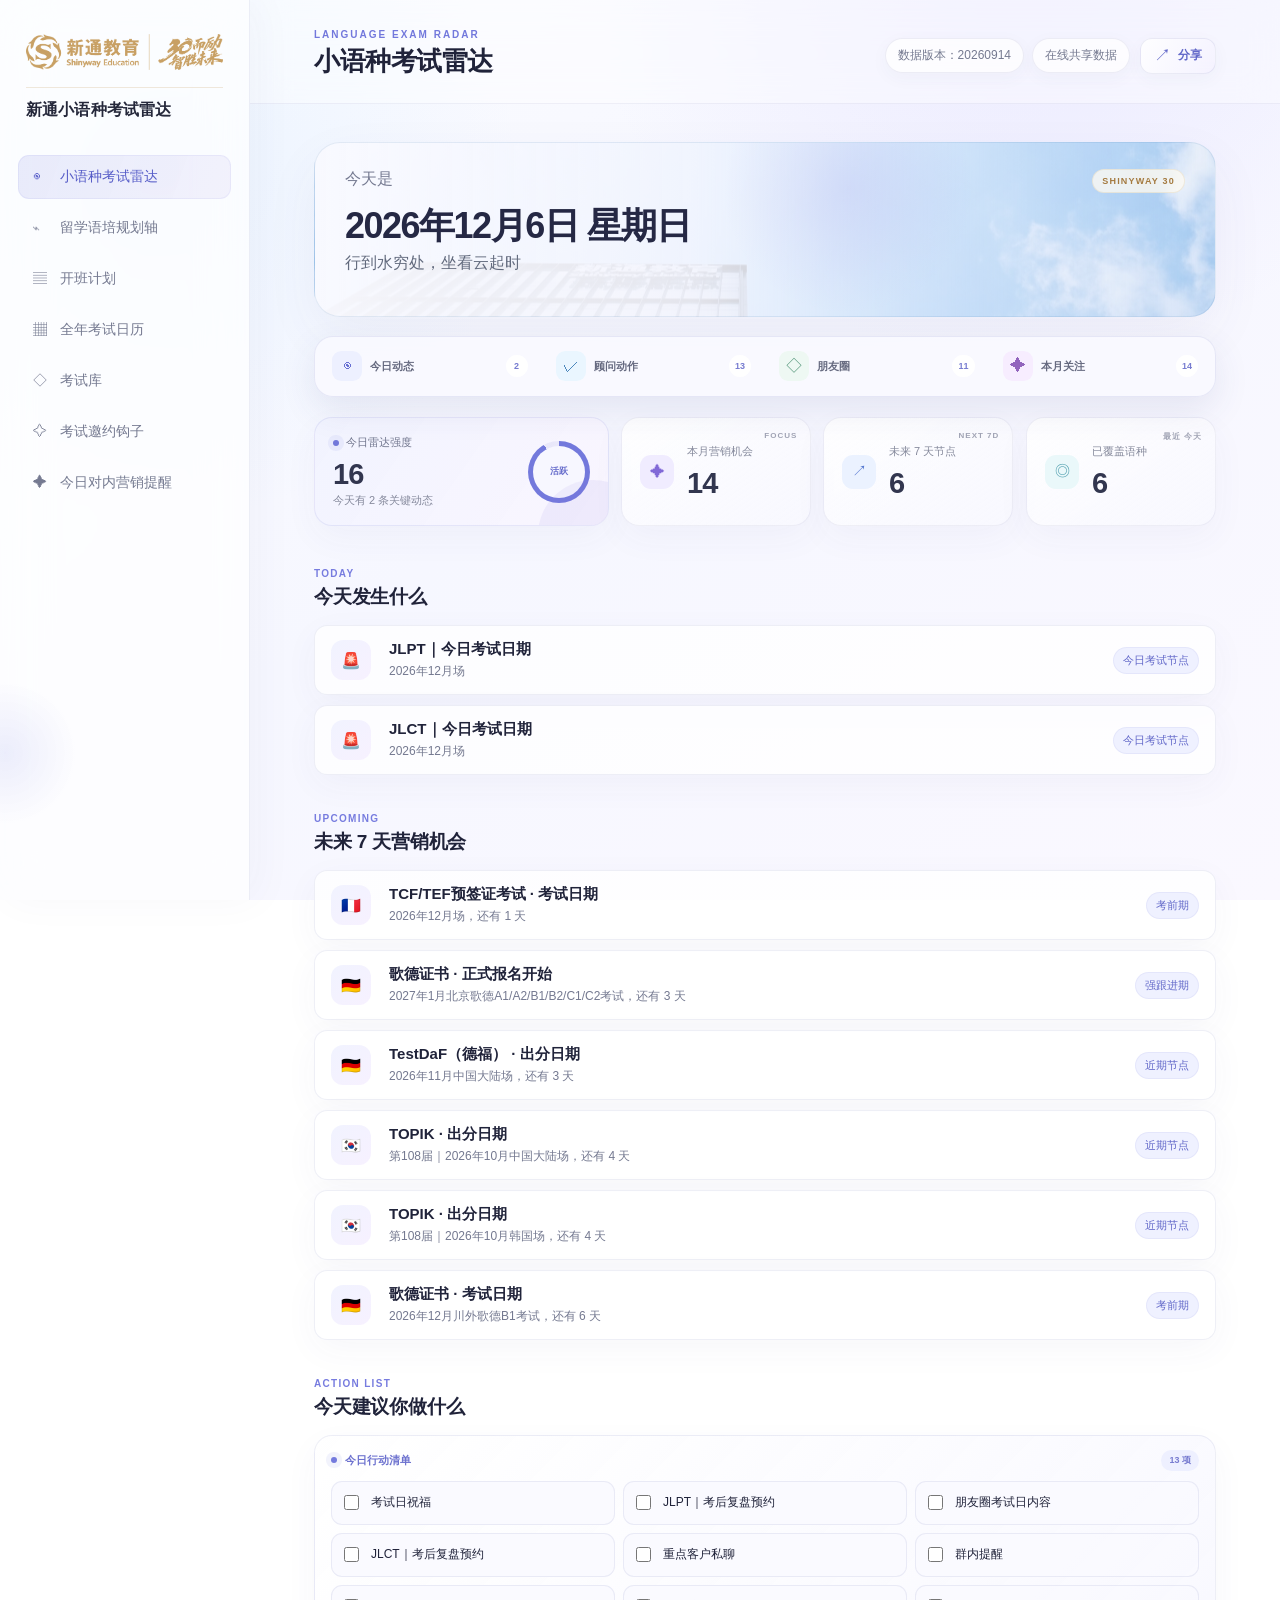
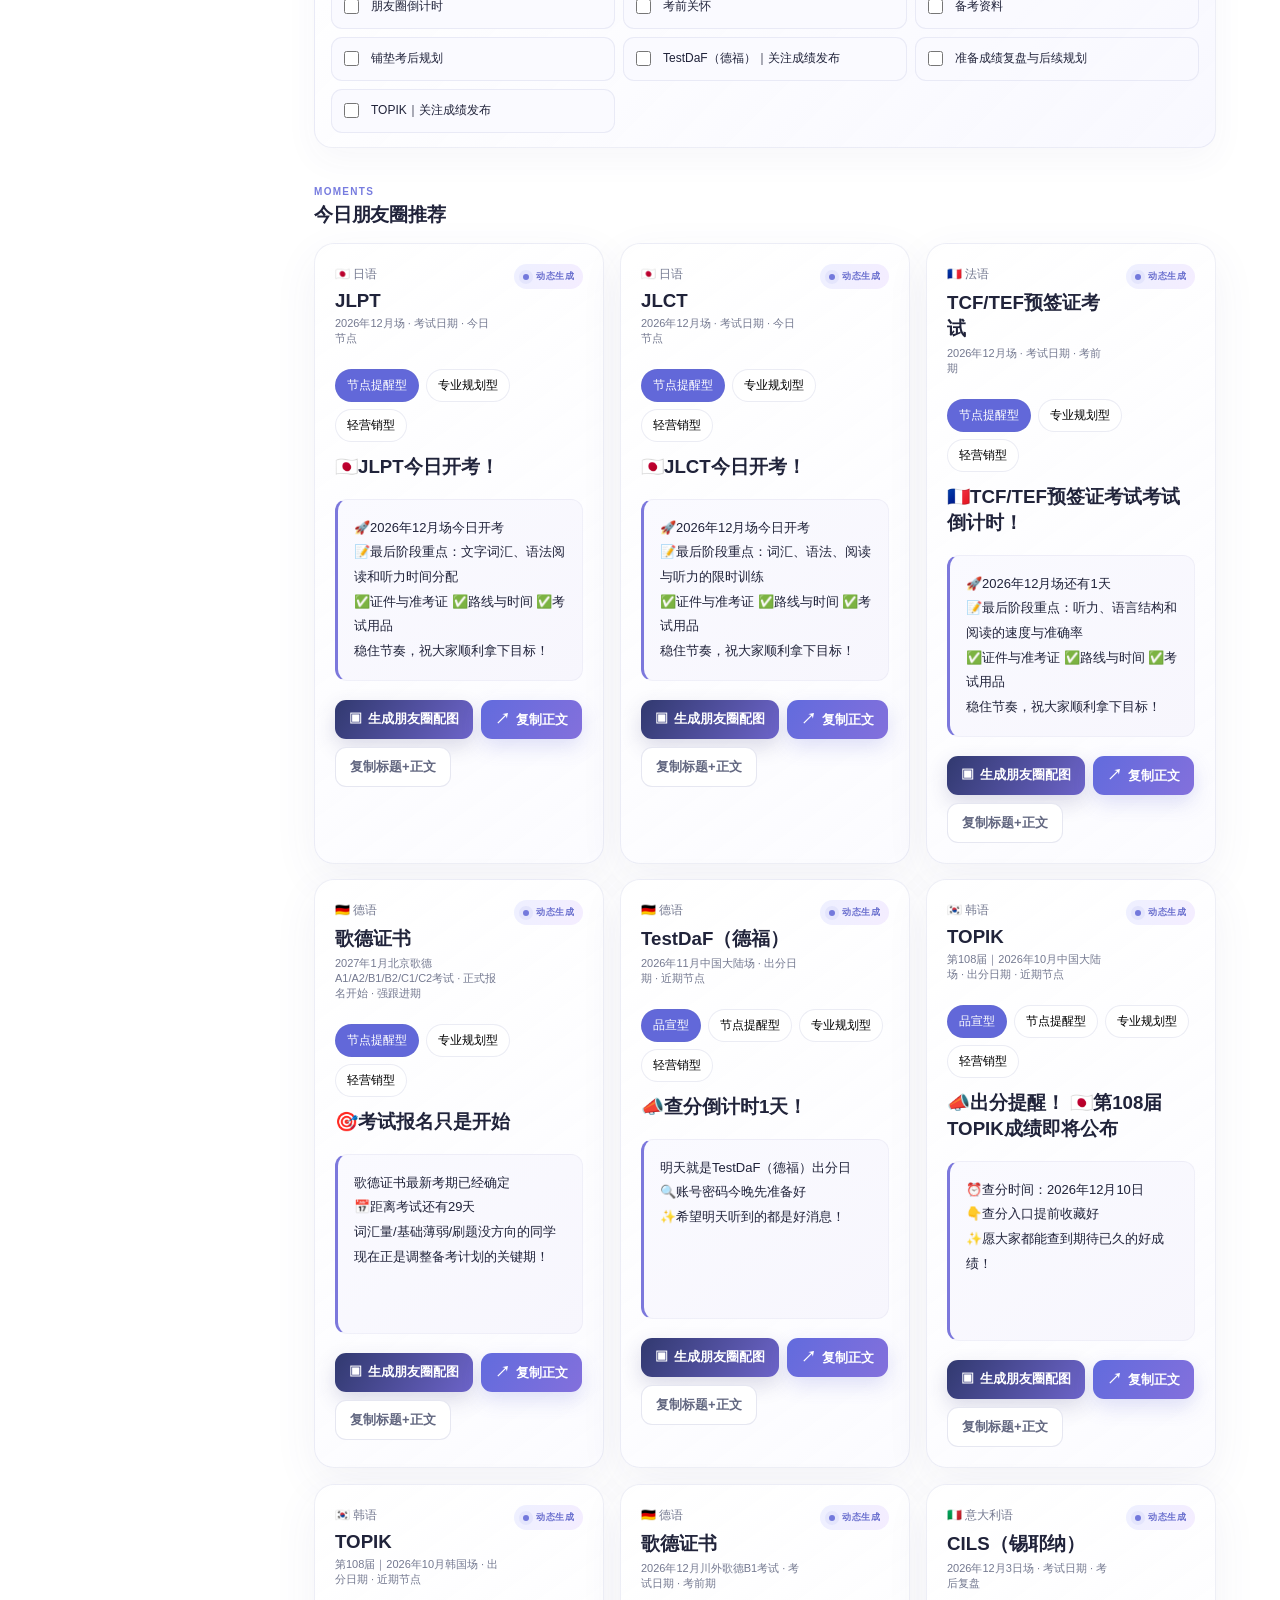
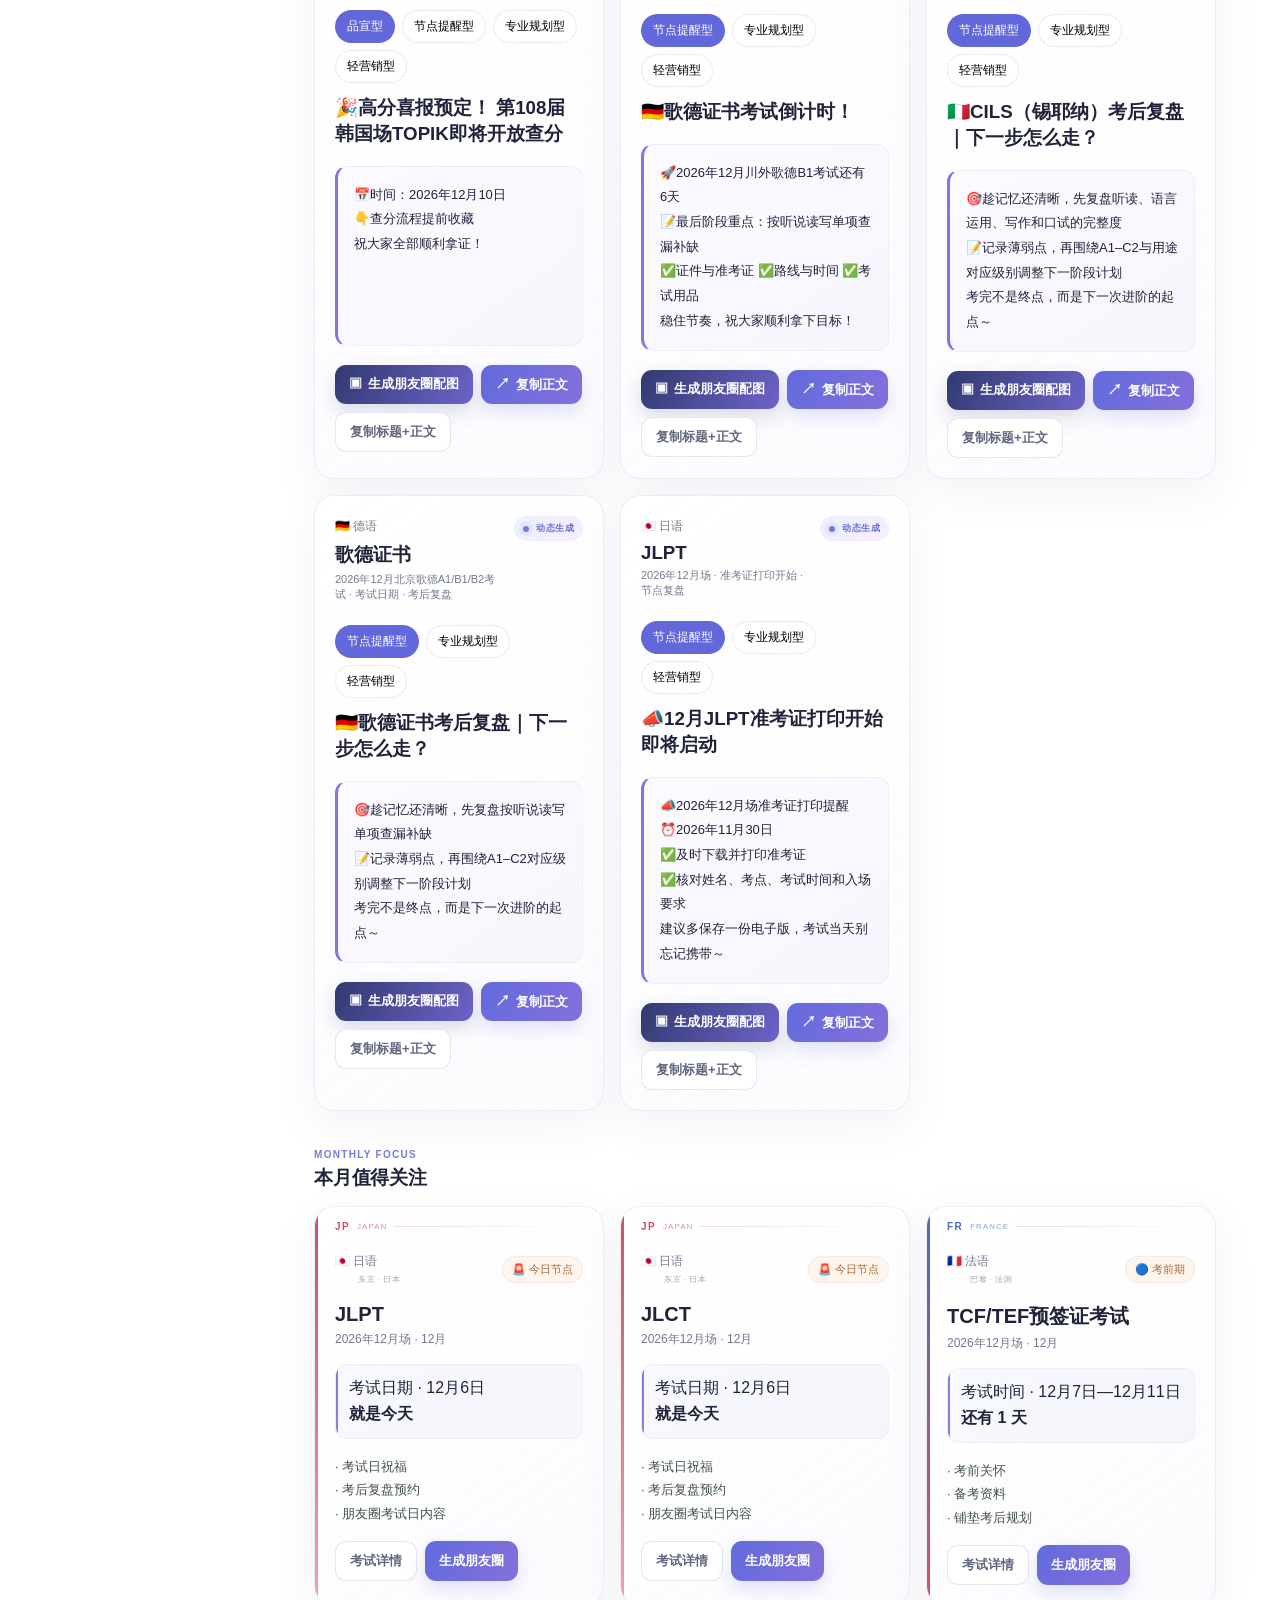
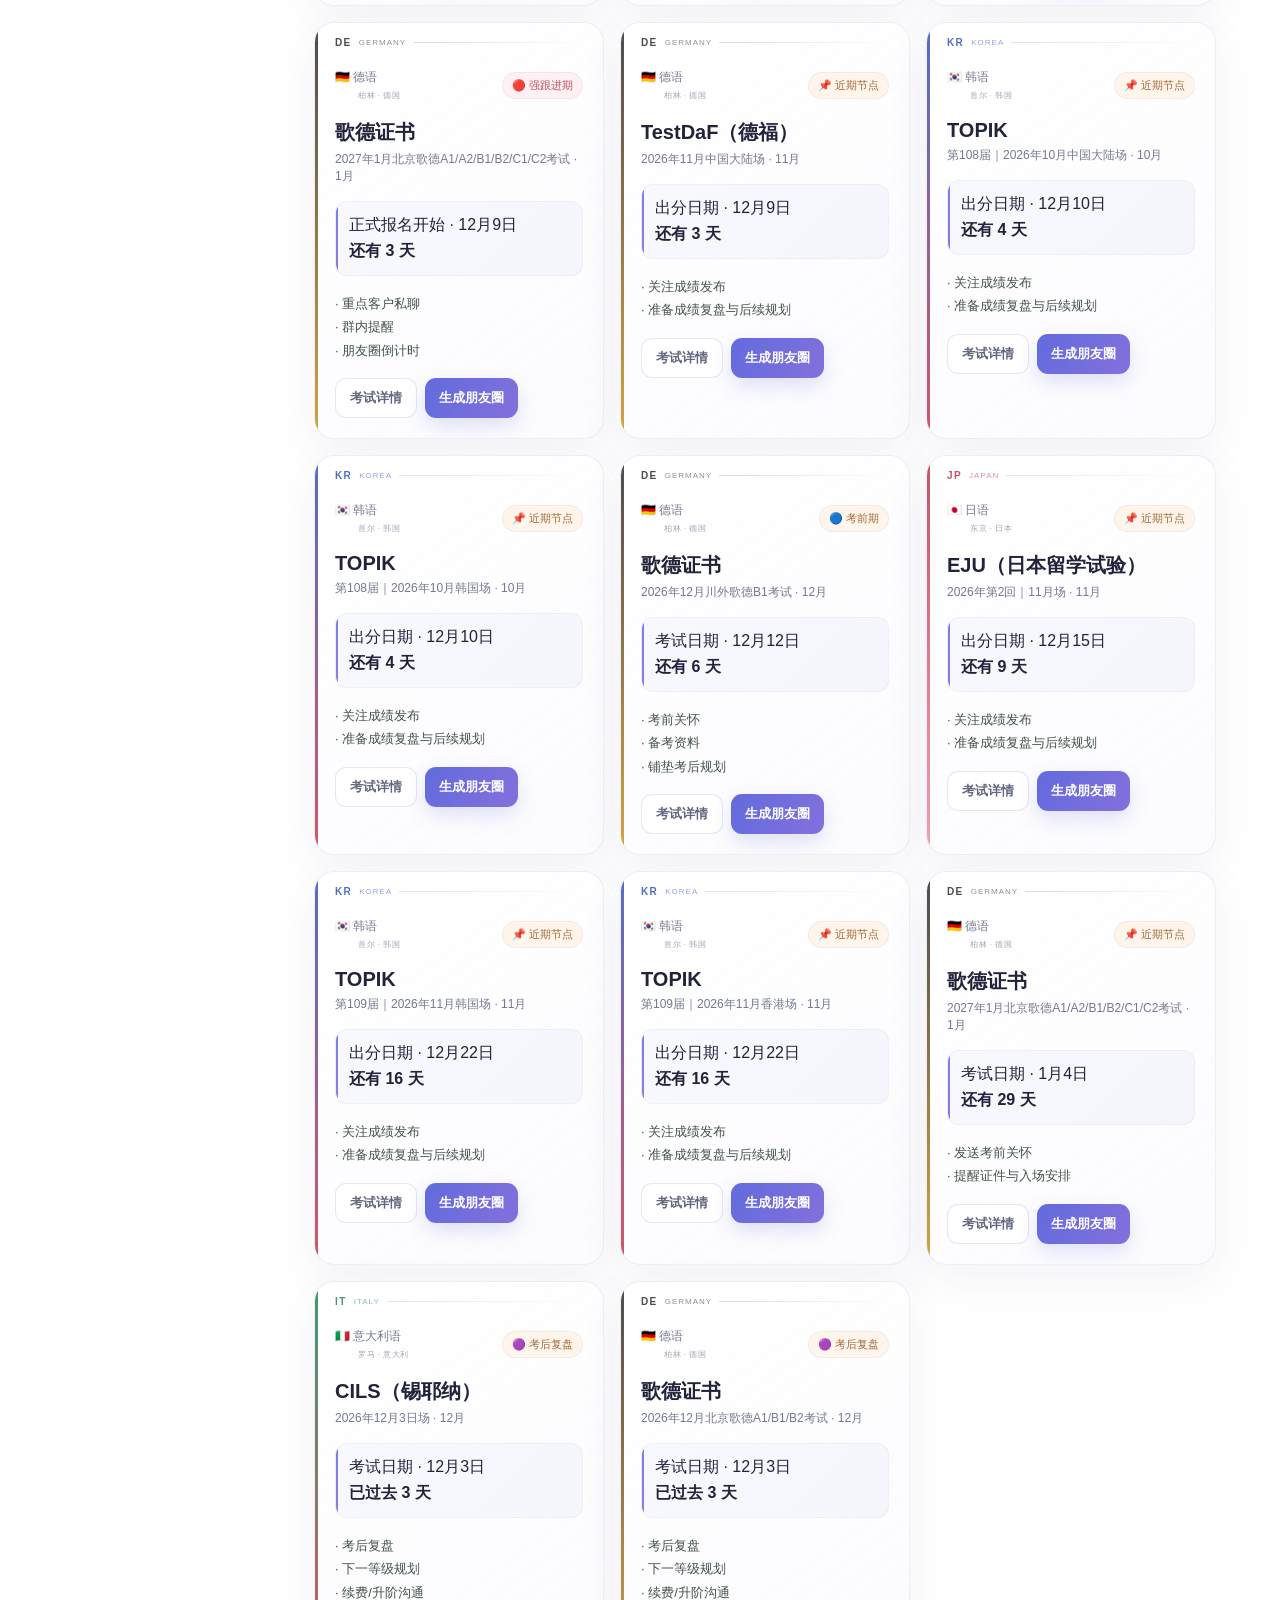
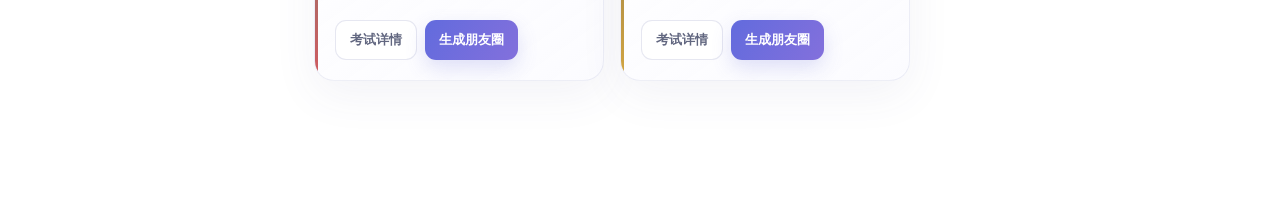
==== index.html @ b1b7f1b8 "下线德国高中团审路径" ====
<!doctype html>
<html lang="zh-CN">
<head>
  <meta charset="UTF-8">
  <meta name="viewport" content="width=device-width,initial-scale=1,viewport-fit=cover">
  <meta name="theme-color" content="#f7f8f3">
  <meta name="description" content="面向小语种课程顾问的考试节点与营销行动工作台">
  <meta name="apple-mobile-web-app-capable" content="yes">
  <meta name="apple-mobile-web-app-status-bar-style" content="default">
  <title>新通小语种考试雷达</title>
  <link rel="manifest" href="manifest.webmanifest">
  <link rel="preload" as="image" href="assets/shinyway-building-optimized.jpg" media="(min-width:721px)" fetchpriority="high">
  <link rel="preload" as="image" href="assets/shinyway-building-mobile-optimized.jpg" media="(max-width:720px)" fetchpriority="high">
  <link rel="stylesheet" href="css/style.css?v=50">
  <link rel="stylesheet" href="css/study-plan-theme.css?v=1">
  <link rel="stylesheet" href="css/study-plan-fixes.css?v=3">
  <link rel="stylesheet" href="css/korea-plan.css?v=1">
  <link rel="stylesheet" href="css/korea-compact.css?v=1">
  <link rel="stylesheet" href="css/korea-final.css?v=1">
  <link rel="stylesheet" href="css/korea-master.css?v=1">
  <link rel="stylesheet" href="css/korea-levels.css?v=4">
  <link rel="stylesheet" href="css/japan-plan.css?v=9">
  <link rel="stylesheet" href="css/roadmap-readable.css?v=18">
  <link rel="stylesheet" href="css/custom-timeline.css?v=4">
</head>
<body>
  <aside class="sidebar">
    <div class="brand"><img class="brand-logo" src="assets/shinyway-logo.png" alt="新通教育"><div class="brand-product"><strong>新通小语种考试雷达</strong></div></div>
    <nav id="sideNav"></nav>
  </aside>
  <main>
    <header class="topbar">
      <div><p class="eyebrow">LANGUAGE EXAM RADAR</p><h1 id="pageTitle">小语种考试雷达</h1></div>
      <div class="top-actions"><div class="data-status" id="dataStatus"></div><button class="share-trigger plan-image-trigger" id="planImageTrigger" type="button" title="复制当前规划轴图片" aria-label="复制当前规划轴图片" hidden><span>▣</span><b>复制规划图</b></button><button class="share-trigger" id="shareTrigger" type="button" title="分享雷达" aria-label="分享雷达"><span>↗</span><b>分享</b></button></div>
    </header>
    <div id="app" class="content"></div>
  </main>
  <nav id="mobileNav" class="mobile-nav"></nav>
  <div id="modalRoot"></div><div id="toast" class="toast"></div>
  <script src="lib/xlsx.full.min.js"></script>
  <script src="js/dateUtils.js"></script>
  <script src="js/storage.js"></script>
  <script src="js/dataNormalizer.js?v=46"></script>
  <script src="js/localExcelData.js?v=45"></script>
  <script src="js/excelLoader.js"></script>
  <script src="js/radarEngine.js?v=51"></script>
  <script src="js/templateEngine.js?v=49"></script>
  <script src="js/posterTemplateData.js"></script>
  <script src="js/posterEngine.js?v=50"></script>
  <script src="js/planCapture.js?v=4"></script>
  <script src="js/inspirationLibrary.js"></script>
  <script src="js/invitationLibrary.js?v=38"></script>
  <script src="js/calendar.js?v=44"></script>
  <script src="js/ui.js?v=56"></script>
  <script src="js/studyPlan.js?v=1"></script>
  <script src="js/studyPlanBoard.js?v=13"></script>
  <script src="js/koreaPlan.js?v=1"></script>
  <script src="js/koreaPlanCompact.js?v=1"></script>
  <script src="js/koreaPlanFinal.js?v=8"></script>
  <script src="js/japanPlan.js?v=22"></script>
  <script src="js/customTimeline.js?v=4"></script>
  <script src="js/analytics.js?v=2"></script>
  <script src="js/app.js?v=52"></script>
</body>
</html>
---- css/style.css ----
:root{--ink:#17251f;--muted:#66736d;--paper:#f6f7f2;--card:#fff;--line:#e3e8e1;--green:#1f6b50;--green2:#dcece4;--orange:#c66b2d;--red:#b84842;--blue:#3975a7;--purple:#6d5aa6;--shadow:0 10px 35px rgba(30,52,42,.07);font-family:Inter,"PingFang SC","Microsoft YaHei",sans-serif;color:var(--ink)}*{box-sizing:border-box}body{margin:0;background:var(--paper);min-height:100vh}.sidebar{position:fixed;inset:0 auto 0 0;width:238px;background:#173c30;color:#fff;padding:28px 18px;display:flex;flex-direction:column;z-index:5}.brand{display:flex;gap:12px;align-items:center;padding:0 8px 30px}.brand-mark{display:grid;place-items:center;width:38px;height:38px;border-radius:12px;background:#e6f2a3;color:#173c30;font-weight:900}.brand strong,.brand small{display:block}.brand small{opacity:.6;margin-top:3px;font-size:11px}.sidebar nav{display:grid;gap:7px}.nav-btn{border:0;background:transparent;color:rgba(255,255,255,.7);padding:13px 14px;border-radius:11px;text-align:left;font-size:14px;cursor:pointer}.nav-btn:hover,.nav-btn.active{background:rgba(255,255,255,.12);color:#fff}.nav-icon{display:inline-block;width:27px}.privacy-note{margin-top:auto;font-size:11px;opacity:.5;padding:8px}main{margin-left:238px;min-height:100vh}.topbar{min-height:112px;padding:28px clamp(24px,5vw,72px) 20px;display:flex;justify-content:space-between;align-items:center;border-bottom:1px solid var(--line)}h1,h2,h3,p{margin-top:0}.topbar h1{font-size:26px;margin:4px 0}.eyebrow{font-size:10px;letter-spacing:2px;color:var(--green);font-weight:800;margin:0}.data-status{display:flex;gap:8px;flex-wrap:wrap;justify-content:flex-end}.status-pill{background:#fff;border:1px solid var(--line);border-radius:20px;padding:8px 12px;font-size:12px;color:var(--muted)}.content{padding:34px clamp(24px,5vw,72px) 90px;max-width:1500px}.hero{display:flex;justify-content:space-between;gap:24px;align-items:end;margin-bottom:32px}.hero-date{font-size:38px;line-height:1.1;letter-spacing:-1.5px;margin-bottom:7px}.muted{color:var(--muted)}.section{margin:38px 0}.section-head{display:flex;align-items:end;justify-content:space-between;margin-bottom:15px;gap:12px}.section-head h2{font-size:20px;margin:0}.section-kicker{font-size:12px;color:var(--green);font-weight:700;margin-bottom:5px}.grid{display:grid;grid-template-columns:repeat(3,minmax(0,1fr));gap:16px}.grid.two{grid-template-columns:repeat(2,minmax(0,1fr))}.card{background:var(--card);border:1px solid var(--line);border-radius:18px;padding:20px;box-shadow:var(--shadow)}.focus-card{position:relative;overflow:hidden}.focus-card:before{content:"";position:absolute;left:0;top:0;bottom:0;width:4px;background:var(--accent,var(--green))}.card-top,.row{display:flex;justify-content:space-between;gap:12px;align-items:center}.lang{font-size:12px;color:var(--muted)}.badge{border-radius:20px;padding:5px 9px;font-size:11px;background:var(--green2);color:var(--green);white-space:nowrap}.badge.warn{background:#fff0dc;color:#98551f}.badge.red{background:#fce7e5;color:var(--red)}.focus-card h3{margin:18px 0 5px;font-size:20px}.session{font-size:12px;color:var(--muted)}.node-box{background:#f7f8f5;border-radius:12px;padding:13px;margin:16px 0}.node-box strong{display:block;margin-top:5px;font-size:16px}.actions-inline{font-size:13px;line-height:1.8;color:#44534c}.btns{display:flex;gap:8px;flex-wrap:wrap;margin-top:16px}button,.button{font:inherit}.btn{border:0;border-radius:10px;padding:10px 14px;cursor:pointer;font-size:13px;background:#eef2ee;color:var(--ink)}.btn.primary{background:var(--green);color:#fff}.btn.outline{background:#fff;border:1px solid var(--line)}.btn.danger{color:var(--red);background:#fff0ef}.empty{padding:35px;text-align:center;border:1px dashed #cbd4cc;border-radius:16px;color:var(--muted);background:rgba(255,255,255,.5)}.event-list{display:grid;gap:10px}.event-row{display:grid;grid-template-columns:44px 1fr auto;align-items:center;gap:14px;background:#fff;padding:14px 16px;border-radius:13px;border:1px solid var(--line)}.event-icon{width:40px;height:40px;display:grid;place-items:center;border-radius:12px;background:#edf3ee}.event-row h3{font-size:15px;margin:0 0 4px}.event-row p{margin:0;font-size:12px;color:var(--muted)}.checklist{display:grid;gap:10px}.check-item{display:flex;gap:12px;align-items:flex-start;background:#fff;border:1px solid var(--line);border-radius:12px;padding:14px;cursor:pointer}.check-item input{width:18px;height:18px;accent-color:var(--green)}.check-item:has(input:checked){opacity:.55;text-decoration:line-through}.copy-box{white-space:pre-wrap;background:#f7f8f5;border-radius:12px;padding:16px;font-size:13px;line-height:1.75;max-height:430px;overflow:auto}.tabs{display:flex;gap:7px;flex-wrap:wrap;margin:12px 0}.tab{border:1px solid var(--line);background:#fff;border-radius:20px;padding:7px 11px;font-size:12px;cursor:pointer}.tab.active{background:var(--green);color:#fff}.filters{display:flex;gap:10px;flex-wrap:wrap;background:#fff;border:1px solid var(--line);padding:14px;border-radius:16px;margin-bottom:22px}.input,select{border:1px solid var(--line);background:#fafbf8;border-radius:10px;padding:10px 12px;color:var(--ink);min-width:130px}.input{flex:1;min-width:190px}.view-toggle{margin-left:auto}.exam-info{display:grid;grid-template-columns:1.3fr 2fr;gap:22px}.facts{display:grid;grid-template-columns:repeat(2,1fr);gap:13px}.fact{background:#f7f8f5;border-radius:10px;padding:11px}.fact small{display:block;color:var(--muted);margin-bottom:4px}.timeline-group{margin:25px 0}.timeline-group>h3{margin-bottom:15px}.timeline{position:relative;margin-left:8px;padding-left:28px;border-left:2px solid #dce3dc}.timeline-item{position:relative;padding:0 0 20px}.timeline-dot{position:absolute;left:-36px;top:1px;width:14px;height:14px;border:3px solid #fff;border-radius:50%;background:var(--event-color);box-shadow:0 0 0 1px var(--event-color)}.timeline-item h4{margin:0 0 3px}.timeline-item p{margin:0;color:var(--muted);font-size:12px}.calendar-head,.calendar-grid{display:grid;grid-template-columns:repeat(7,1fr)}.calendar-head div{text-align:center;padding:10px;color:var(--muted);font-size:12px}.cal-day{min-height:112px;background:#fff;border:1px solid var(--line);padding:8px;margin:-1px 0 0 -1px}.cal-day.out{background:#f5f6f2;color:#aaa}.cal-number{font-size:12px;margin-bottom:6px}.cal-event{font-size:10px;border-left:3px solid var(--event-color);padding:4px 5px;margin:4px 0;background:#f5f7f4;cursor:pointer}.library-group{margin-bottom:30px}.library-group h2{font-size:18px}.management-grid{display:grid;grid-template-columns:1.3fr 2fr;gap:18px}.stat-grid{display:grid;grid-template-columns:repeat(3,1fr);gap:10px}.stat{padding:15px;border-radius:12px;background:#f7f8f5}.stat strong{font-size:22px;display:block}.welcome{min-height:60vh;display:grid;place-items:center;text-align:center}.welcome-inner{max-width:560px}.welcome-icon{font-size:56px}.welcome h2{font-size:32px;margin:18px 0 10px}.modal-wrap{position:fixed;inset:0;background:rgba(13,28,22,.5);z-index:20;display:grid;place-items:center;padding:20px}.modal{background:#fff;border-radius:20px;padding:24px;width:min(720px,100%);max-height:90vh;overflow:auto;box-shadow:0 25px 70px rgba(0,0,0,.2)}.modal-close{float:right;border:0;background:#eee;width:32px;height:32px;border-radius:50%;cursor:pointer}.toast{position:fixed;left:50%;bottom:30px;transform:translate(-50%,30px);background:#183d31;color:#fff;padding:12px 18px;border-radius:10px;opacity:0;pointer-events:none;transition:.25s;z-index:50}.toast.show{opacity:1;transform:translate(-50%,0)}.mobile-nav{display:none}.error{background:#fff1ef;color:#99433e;border:1px solid #f1ceca;padding:13px;border-radius:10px;margin:12px 0}.warning{background:#fff7e5;color:#80591e;padding:12px;border-radius:10px;font-size:13px}.link{color:var(--green);text-decoration:none}.link:hover{text-decoration:underline}
@media(max-width:1050px){.grid{grid-template-columns:repeat(2,1fr)}.exam-info,.management-grid{grid-template-columns:1fr}}
@media(max-width:720px){.sidebar{display:none}main{margin-left:0}.topbar{min-height:84px;padding:18px 18px 14px}.topbar h1{font-size:20px}.eyebrow{display:none}.data-status .status-pill:last-child{display:none}.content{padding:24px 16px 95px}.mobile-nav{position:fixed;display:grid;grid-template-columns:repeat(4,1fr);bottom:0;left:0;right:0;background:#fff;border-top:1px solid var(--line);z-index:10;padding-bottom:env(safe-area-inset-bottom)}.mobile-nav .nav-btn{color:var(--muted);text-align:center;padding:11px 3px;font-size:10px}.mobile-nav .nav-btn.active{background:#edf4ef;color:var(--green)}.mobile-nav .nav-icon{display:block;width:auto;font-size:18px;margin-bottom:3px}.hero{align-items:start}.hero-date{font-size:28px}.grid,.grid.two{grid-template-columns:1fr}.section{margin:28px 0}.event-row{grid-template-columns:40px 1fr}.event-row>.badge{grid-column:2}.filters{gap:8px}.filters select{min-width:calc(50% - 5px);flex:1}.view-toggle{margin-left:0;width:100%}.facts,.stat-grid{grid-template-columns:repeat(2,1fr)}.calendar-head div{font-size:10px}.cal-day{min-height:78px;padding:4px}.cal-event{font-size:0;padding:4px;border-left:0;border-radius:50%;width:7px;height:7px;display:inline-block;background:var(--event-color)}.management-grid{grid-template-columns:1fr}.hero .btn{display:none}}

/* 2026 SaaS visual refresh */
:root{--ink:#20233a;--muted:#747990;--paper:#f7f8ff;--card:rgba(255,255,255,.86);--line:rgba(105,109,170,.13);--green:#6268d9;--green2:#eef0ff;--orange:#bd7a4a;--red:#c25c69;--blue:#6687dc;--purple:#8469d8;--shadow:0 16px 50px rgba(73,75,134,.08)}
body{background:radial-gradient(circle at 80% -10%,rgba(178,164,255,.18),transparent 32%),radial-gradient(circle at 12% 18%,rgba(161,210,255,.16),transparent 27%),linear-gradient(145deg,#fbfcff 0%,#f6f7ff 48%,#faf8ff 100%);background-attachment:fixed}
.sidebar{width:250px;padding:26px 18px;background:rgba(255,255,255,.72);color:var(--ink);border-right:1px solid rgba(118,121,180,.12);backdrop-filter:blur(24px);box-shadow:8px 0 40px rgba(68,70,122,.035)}
.brand{padding-bottom:38px}.brand-mark{width:42px;height:42px;border-radius:14px;background:linear-gradient(145deg,#7079ec,#8d70dc);color:#fff;box-shadow:0 8px 24px rgba(105,102,217,.28)}.brand strong{font-size:15px}.brand small{color:var(--muted);opacity:1}.nav-btn{color:#757a91;font-weight:500;padding:13px 15px;transition:.2s}.nav-btn:hover{background:rgba(105,110,214,.07);color:#565cc8}.nav-btn.active{background:linear-gradient(110deg,rgba(102,111,222,.13),rgba(143,112,218,.08));color:#565cc8;box-shadow:inset 0 0 0 1px rgba(103,108,210,.08)}.privacy-note{color:#9094a7;opacity:1}main{margin-left:250px}.topbar{min-height:104px;border-bottom:1px solid rgba(114,118,174,.1);background:rgba(255,255,255,.38);backdrop-filter:blur(18px);position:sticky;top:0;z-index:4}.topbar h1{letter-spacing:-.5px}.eyebrow{color:#7278dc}.top-actions{display:flex;align-items:center;gap:10px}.status-pill{background:rgba(255,255,255,.72);border-color:rgba(112,116,172,.12);box-shadow:0 5px 18px rgba(62,64,111,.04)}.admin-trigger{width:36px;height:36px;border-radius:12px;border:1px solid rgba(109,113,174,.13);background:rgba(255,255,255,.74);color:#8b8fa4;cursor:pointer;transition:.2s;font-size:18px}.admin-trigger:hover{color:#6268d9;border-color:#a9ade7;transform:translateY(-1px)}
.content{padding-top:38px}.hero{background:linear-gradient(125deg,rgba(255,255,255,.74),rgba(242,241,255,.64));border:1px solid rgba(117,121,184,.11);border-radius:26px;padding:26px 30px;box-shadow:0 20px 55px rgba(73,75,130,.055)}.hero-date{font-size:36px;color:#252844}.section-head h2{font-size:19px;letter-spacing:-.2px}.section-kicker{color:#777cdf;letter-spacing:1.3px;font-size:10px}.card{border-color:rgba(105,109,170,.11);border-radius:20px;background:linear-gradient(145deg,rgba(255,255,255,.93),rgba(251,251,255,.83));box-shadow:0 14px 45px rgba(69,72,129,.065);transition:transform .2s,box-shadow .2s}.card:hover{transform:translateY(-2px);box-shadow:0 20px 55px rgba(69,72,129,.1)}.focus-card:before{width:3px;background:linear-gradient(180deg,#6879e5,#9775dd)}.badge{background:#eff1ff;color:#6268c9;border:1px solid rgba(103,108,205,.08)}.badge.warn{background:#fff5ea;color:#a5683d}.badge.red{background:#fff0f3;color:#b85165}.node-box,.fact,.copy-box,.stat{background:linear-gradient(135deg,#f8f9ff,#f5f5fc);border:1px solid rgba(108,111,169,.07)}.btn{border-radius:11px;font-weight:600;transition:.18s}.btn:hover{transform:translateY(-1px)}.btn.primary{background:linear-gradient(120deg,#626bdd,#8370dc);box-shadow:0 8px 20px rgba(100,105,213,.2)}.btn.outline{border-color:rgba(101,105,169,.16);color:#626780}.event-row,.check-item,.filters{background:rgba(255,255,255,.78);border-color:rgba(105,109,170,.11);box-shadow:0 10px 35px rgba(73,75,130,.045)}.event-icon{background:linear-gradient(135deg,#f1f3ff,#f7f1ff)}.check-item input{accent-color:#6b70d8}.input,select{background:rgba(248,249,255,.86);border-color:rgba(105,109,170,.14);outline:none}.input:focus,select:focus{border-color:#a2a7e7;box-shadow:0 0 0 3px rgba(102,107,217,.08)}.timeline{border-left-color:#e4e5f3}.cal-day{background:rgba(255,255,255,.82);border-color:rgba(105,109,170,.1)}.cal-day.out{background:rgba(245,246,252,.55)}.modal-wrap{background:rgba(34,36,66,.34);backdrop-filter:blur(8px)}.modal{border-radius:24px;box-shadow:0 30px 90px rgba(39,41,80,.22)}.toast{background:linear-gradient(120deg,#555bc5,#7462c8);box-shadow:0 12px 35px rgba(77,75,171,.3)}
.auth-box{max-width:420px;margin:10px auto;text-align:center}.auth-icon{width:58px;height:58px;border-radius:18px;display:grid;place-items:center;margin:0 auto 18px;background:linear-gradient(135deg,#eef0ff,#f1eaff);color:#696ed5;font-size:25px}.auth-box .input{width:100%;margin:8px 0}.auth-note{font-size:12px;line-height:1.65;color:var(--muted);margin:14px 0}.admin-session{display:flex;align-items:center;gap:8px;color:#656ac9;font-size:12px}
.share-trigger{height:36px;border:1px solid rgba(109,113,174,.13);border-radius:12px;background:linear-gradient(120deg,rgba(255,255,255,.9),rgba(244,242,255,.9));color:#6268c9;padding:0 13px;display:flex;align-items:center;gap:7px;cursor:pointer;font-size:12px;transition:.2s;box-shadow:0 5px 18px rgba(62,64,111,.04)}.share-trigger span{font-size:17px}.share-trigger:hover{transform:translateY(-1px);border-color:#acafe4;box-shadow:0 9px 24px rgba(87,88,161,.1)}
.share-trigger[hidden]{display:none!important}.plan-image-trigger{color:#fff;border-color:transparent;background:linear-gradient(120deg,#5669d5,#7969d4);box-shadow:0 8px 22px rgba(82,91,191,.2)}.plan-image-trigger:hover{border-color:transparent;box-shadow:0 11px 28px rgba(82,91,191,.28)}.plan-image-trigger:disabled{opacity:.65;cursor:wait;transform:none}
.hero:after{content:'LIVE';margin-left:auto;align-self:flex-start;padding:6px 9px;border-radius:20px;background:rgba(104,112,218,.08);color:#7479d8;font-size:9px;font-weight:800;letter-spacing:1.2px}.hero:before{content:'';width:6px;height:6px;border-radius:50%;background:#7d82df;box-shadow:0 0 0 6px rgba(125,130,223,.09);position:absolute;right:68px;top:34px}.hero{position:relative;overflow:hidden;isolation:isolate}.hero>div{position:relative;z-index:1}
@media(max-width:720px){main{margin-left:0}.topbar{background:rgba(255,255,255,.72)}.top-actions .data-status{display:none}.admin-trigger{width:34px;height:34px}.hero{padding:22px;border-radius:20px}.mobile-nav{grid-template-columns:repeat(3,1fr);background:rgba(255,255,255,.9);backdrop-filter:blur(18px);border-top-color:rgba(106,110,171,.12)}.mobile-nav .nav-btn.active{color:#6268d9;background:linear-gradient(180deg,rgba(105,110,218,.08),rgba(255,255,255,0))}.card{border-radius:17px}}
@media(max-width:720px){body{overscroll-behavior-y:none}.topbar{padding-top:max(16px,env(safe-area-inset-top));min-height:76px}.topbar h1{font-size:19px}.share-trigger{width:34px;padding:0;justify-content:center}.share-trigger b{display:none}.content{padding-left:14px;padding-right:14px}.hero-date{font-size:27px;letter-spacing:-1px}.hero:before{right:55px;top:29px}.hero:after{font-size:8px}.section-head{padding:0 2px}.section-head h2{font-size:18px}.section:first-of-type .grid{display:flex;overflow-x:auto;scroll-snap-type:x mandatory;margin:0 -14px;padding:0 14px 14px;gap:12px;scrollbar-width:none}.section:first-of-type .grid::-webkit-scrollbar{display:none}.section:first-of-type .focus-card{min-width:84vw;scroll-snap-align:start}.event-row{padding:13px}.modal-wrap{align-items:end;padding:0}.modal{width:100%;max-height:92vh;border-radius:24px 24px 0 0;padding:22px 18px calc(22px + env(safe-area-inset-bottom))}.btn{min-height:42px}.tabs{overflow-x:auto;flex-wrap:nowrap;padding-bottom:4px}.tab{white-space:nowrap}.mobile-nav{padding-bottom:max(4px,env(safe-area-inset-bottom));box-shadow:0 -12px 40px rgba(62,64,112,.08)}.mobile-nav .nav-btn{min-height:58px}.calendar-grid{overflow:hidden}.cal-day{min-width:0}.cal-event{margin:2px}}
@media(max-width:390px){.topbar{padding-left:14px;padding-right:14px}.content{padding-left:11px;padding-right:11px}.hero{padding:19px}.hero-date{font-size:24px}.facts{grid-template-columns:1fr}.section:first-of-type .focus-card{min-width:88vw}}

/* Premium bento layer */
.hero>div:after{content:'';position:absolute;width:260px;height:260px;border-radius:50%;background:radial-gradient(circle,rgba(128,114,226,.13),rgba(128,114,226,0) 68%);left:108%;top:-110px;z-index:-1;pointer-events:none}.sidebar:after{content:'';position:absolute;width:150px;height:150px;border-radius:50%;left:-70px;bottom:8%;background:radial-gradient(circle,rgba(109,119,225,.12),transparent 68%);pointer-events:none}
.pulse-grid{display:grid;grid-template-columns:1.55fr repeat(3,1fr);gap:12px;margin:16px 0 42px}.pulse-card{position:relative;min-height:106px;padding:17px 18px;border-radius:18px;border:1px solid rgba(105,109,170,.1);background:linear-gradient(145deg,rgba(255,255,255,.84),rgba(248,248,255,.68));box-shadow:0 12px 35px rgba(69,72,129,.045);display:flex;align-items:center;gap:13px;overflow:hidden;transition:.22s}.pulse-card:hover{transform:translateY(-3px);border-color:rgba(107,111,210,.18);box-shadow:0 18px 42px rgba(69,72,129,.085)}.pulse-card.featured{justify-content:space-between;background:linear-gradient(125deg,rgba(241,243,255,.94),rgba(249,245,255,.92));border-color:rgba(111,113,205,.13)}.pulse-card.featured:after{content:'';position:absolute;width:110px;height:110px;border-radius:50%;right:-40px;bottom:-65px;background:rgba(134,114,219,.09)}.pulse-label{font-size:11px;color:#70758d;display:flex;align-items:center;gap:7px}.pulse-label i{width:6px;height:6px;border-radius:50%;background:#7278da;box-shadow:0 0 0 5px rgba(114,120,218,.09);animation:pulse 2.4s ease-in-out infinite}.pulse-card strong{display:block;font-size:29px;line-height:1;margin:10px 0 4px;color:#32364f;letter-spacing:-1px}.pulse-card p,.pulse-card small{margin:0;color:#85899c;font-size:11px}.pulse-card em{position:absolute;right:13px;top:13px;font-style:normal;font-size:8px;font-weight:800;letter-spacing:1px;color:#a1a4b5}.pulse-icon{width:34px;height:34px;border-radius:11px;display:grid;place-items:center;font-size:15px;flex:0 0 auto}.pulse-icon.violet{background:#f0ecff;color:#8169d7}.pulse-icon.blue{background:#ebf2ff;color:#587bd1}.pulse-icon.cyan{background:#eaf8fa;color:#4e9fae}.pulse-ring{--score:60;width:62px;height:62px;border-radius:50%;background:conic-gradient(#7379dc calc(var(--score)*1%),rgba(112,117,211,.1) 0);display:grid;place-items:center;position:relative;flex:0 0 auto}.pulse-ring:before{content:'';position:absolute;inset:5px;border-radius:50%;background:#f7f7ff}.pulse-ring span{position:relative;font-size:9px;font-weight:700;color:#676dcc}.card,.pulse-card,.event-row{will-change:transform}.focus-card .node-box{position:relative;overflow:hidden}.focus-card .node-box:after{content:'';position:absolute;inset:0 auto 0 0;width:2px;background:linear-gradient(#7781e5,#9777db)}
@keyframes pulse{0%,100%{transform:scale(1);opacity:1}50%{transform:scale(.72);opacity:.55}}
@media(max-width:1100px){.pulse-grid{grid-template-columns:repeat(3,1fr)}.pulse-card.featured{grid-column:1/-1}}
@media(max-width:720px){.pulse-grid{display:flex;overflow-x:auto;scroll-snap-type:x mandatory;margin:14px -14px 35px;padding:0 14px 12px;gap:10px;scrollbar-width:none}.pulse-grid::-webkit-scrollbar{display:none}.pulse-card{min-width:42vw;min-height:96px;scroll-snap-align:start}.pulse-card.featured{min-width:82vw}.pulse-card strong{font-size:25px}}

/* Shinyway brand & country system */
.brand{display:block;padding:2px 8px 34px}.brand-logo{display:block;width:100%;height:48px;object-fit:contain;object-position:left center;mix-blend-mode:multiply}.brand-product{display:flex;align-items:center;margin-top:11px;padding-top:11px;border-top:1px solid rgba(190,146,74,.2)}.brand-product strong{font-size:16px;line-height:1.35;letter-spacing:.15px;color:#25283b}.brand-mark{display:none}
.hero{min-height:172px;align-items:center;background-image:linear-gradient(90deg,rgba(250,250,255,.98) 0%,rgba(248,248,255,.91) 42%,rgba(241,246,255,.32) 100%),url('../assets/shinyway-building-optimized.jpg');background-size:cover;background-position:center 56%;border-color:rgba(75,126,179,.13)}.hero:after{content:'SHINYWAY 30';color:#a47a3f;background:rgba(255,251,242,.76);border:1px solid rgba(190,146,74,.15);backdrop-filter:blur(8px)}.hero:before{background:#c89d5a;box-shadow:0 0 0 6px rgba(200,157,90,.1)}.hero-date{max-width:620px}.hero .muted:last-child{color:#626a7d}
[data-language]{--country-a:#7180dc;--country-b:#a9b4ed;--country-soft:#f0f2ff}[data-language="日语"]{--country-a:#c45464;--country-b:#f0a1ad;--country-soft:#fff0f3}[data-language="韩语"]{--country-a:#526fc5;--country-b:#d25764;--country-soft:#edf2ff}[data-language="德语"]{--country-a:#4d4b50;--country-b:#d3a642;--country-soft:#f8f3e8}[data-language="西班牙语"]{--country-a:#d19a34;--country-b:#ba4d4b;--country-soft:#fff5df}[data-language="意大利语"]{--country-a:#3f9a72;--country-b:#d05a60;--country-soft:#edf8f2}[data-language="俄语"]{--country-a:#5278bd;--country-b:#c6535f;--country-soft:#edf3ff}[data-language="法语"]{--country-a:#486eb7;--country-b:#d35462;--country-soft:#eef3ff}
.focus-card[data-language]:before{background:linear-gradient(180deg,var(--country-a),var(--country-b))}.focus-card[data-language]{padding-top:46px}.country-mark{position:absolute;left:20px;right:20px;top:14px;display:flex;align-items:center;gap:7px;color:var(--country-a)}.country-mark:after{content:'';height:1px;flex:1;background:linear-gradient(90deg,var(--country-a),transparent);opacity:.2}.country-mark b{font-size:10px;letter-spacing:1.4px}.country-mark span{font-size:8px;letter-spacing:1px;opacity:.62}.lang small{display:block;margin:4px 0 0 23px;font-size:8px;letter-spacing:.5px;color:#a2a5b4}.country-title{display:flex;align-items:center;gap:12px;margin-bottom:18px}.country-title>span{width:46px;height:46px;border-radius:15px;background:var(--country-soft);display:grid;place-items:center;font-size:24px;box-shadow:inset 0 0 0 1px rgba(90,94,135,.06)}.country-title small,.country-title strong{display:block}.country-title small{font-size:9px;color:var(--country-a);letter-spacing:1px;margin-bottom:3px}.country-title strong{font-size:14px}.country-panel{position:relative;overflow:hidden}.country-panel:after{content:'';position:absolute;width:160px;height:160px;border-radius:50%;right:-80px;top:-90px;background:var(--country-soft);z-index:0}.country-panel>*{position:relative;z-index:1}
.country-group-head{display:flex;align-items:center;justify-content:space-between;margin-bottom:14px}.country-group-head h2{margin:0}.country-group-head>span{font-size:9px;font-weight:800;letter-spacing:1.3px;color:var(--country-a);padding:6px 10px;border-radius:20px;background:var(--country-soft)}.country-card{position:relative;overflow:hidden;padding-top:31px}.country-card:after{content:'';position:absolute;width:120px;height:120px;border-radius:50%;right:-76px;top:-68px;background:var(--country-soft);opacity:.75}.country-card>*{position:relative;z-index:1}.country-ribbon{position:absolute;z-index:2;top:13px;left:20px;display:flex;align-items:center;gap:7px;color:var(--country-a)}.country-ribbon i{width:22px;height:3px;border-radius:4px;background:linear-gradient(90deg,var(--country-a) 0 48%,var(--country-b) 48%)}.country-ribbon b{font-size:9px;letter-spacing:1px}
@media(max-width:720px){.brand-logo{height:40px}.hero{min-height:154px;background-image:linear-gradient(90deg,rgba(250,250,255,.98) 0%,rgba(248,248,255,.9) 44%,rgba(241,246,255,.28) 100%),url('../assets/shinyway-building-mobile-optimized.jpg');background-position:62% center}.hero-date{max-width:72%}.hero .muted:last-child{max-width:68%}.country-group-head{padding:0 2px}.country-panel{grid-template-columns:1fr}}
.moment-head{display:flex;align-items:flex-start;justify-content:space-between;gap:15px}.moment-head h3{margin:7px 0 4px}.moment-head p{font-size:11px}.dynamic-badge{display:flex;align-items:center;gap:7px;white-space:nowrap;padding:6px 9px;border-radius:20px;background:linear-gradient(110deg,#eef0ff,#f4edff);color:#696ece;font-size:9px;font-weight:700;letter-spacing:.4px}.dynamic-badge i{width:6px;height:6px;border-radius:50%;background:#7379dc;box-shadow:0 0 0 4px rgba(115,121,220,.09);animation:pulse 2s infinite}.moment-copy{max-height:none;min-height:180px;line-height:1.9;background:linear-gradient(145deg,#fafaff,#f7f6fd);border-left:3px solid #7c78dc}.moments-card .btns{padding-top:3px}.moments-card .btn.primary:before{content:'↗';margin-right:6px;font-size:15px}
@media(max-width:720px){.moment-copy{min-height:0;max-height:none}.moment-head{gap:8px}.dynamic-badge{padding:5px 7px}.moments-card .btns .btn{flex:1}.moments-card .btns .btn.primary{flex-basis:100%}}

/* Premium annual calendar */
.calendar-intro{display:flex;justify-content:space-between;align-items:end;gap:24px;margin-bottom:18px}.calendar-intro h2{font-size:28px;letter-spacing:-.8px;margin:4px 0 7px}.calendar-intro>div>span{font-size:12px;color:var(--muted)}.calendar-views{display:flex;padding:4px;border-radius:14px;background:rgba(235,237,249,.72);border:1px solid rgba(104,108,168,.09)}.calendar-views button{border:0;background:transparent;color:#85899c;padding:9px 14px;border-radius:10px;cursor:pointer;font-size:12px;white-space:nowrap}.calendar-views button i{font-style:normal;margin-right:5px}.calendar-views button.active{background:#fff;color:#6066cb;box-shadow:0 7px 20px rgba(67,70,128,.1)}.calendar-filters{display:grid;grid-template-columns:repeat(4,minmax(110px,1fr)) minmax(180px,1.35fr);padding:12px 14px}.calendar-filters label{display:flex;flex-direction:column;gap:5px}.calendar-filters label>span{font-size:9px;color:#999caf;letter-spacing:.5px;padding-left:3px}.calendar-filters select,.calendar-filters .input{width:100%;min-width:0}.annual-shell{background:linear-gradient(145deg,rgba(255,255,255,.92),rgba(249,249,255,.84));border:1px solid rgba(101,105,165,.1);border-radius:24px;padding:22px;box-shadow:0 18px 55px rgba(65,68,124,.07)}.annual-hero{display:flex;align-items:stretch;justify-content:space-between;gap:26px;padding:10px 8px 24px;border-bottom:1px solid rgba(105,109,170,.1);margin-bottom:20px}.annual-title{display:flex;flex-direction:column;flex:0 0 auto}.annual-hero p{font-size:8px;font-weight:800;letter-spacing:1.8px;color:#9b9ead;margin:0}.annual-hero h2{font-size:52px;line-height:1;letter-spacing:-3px;margin:8px 0 3px;background:linear-gradient(115deg,#555dc7,#9270d4);-webkit-background-clip:text;background-clip:text;color:transparent}.annual-title>span{margin-top:auto;font-size:11px;color:#777b90}.annual-meta{display:flex;flex-direction:column;align-items:flex-end;justify-content:space-between;gap:14px;min-width:0;white-space:nowrap}.annual-summary{display:grid;grid-template-columns:auto auto 1px auto auto;align-items:end;gap:7px;flex:0 0 auto}.annual-summary strong{font-size:22px;color:#4b4f68}.annual-summary small{font-size:10px;color:#777b90;padding-bottom:3px}.annual-summary i{width:1px;height:28px;background:#d9dbea;margin:0 8px}.annual-months{display:grid;grid-template-columns:repeat(3,minmax(0,1fr));gap:14px}.mini-month{border:1px solid rgba(105,109,170,.1);border-radius:16px;padding:13px;background:rgba(255,255,255,.72);transition:.2s}.mini-month:hover{transform:translateY(-2px);border-color:rgba(100,105,205,.2);box-shadow:0 13px 30px rgba(71,73,126,.07)}.mini-month header{display:flex;align-items:center;gap:9px;padding-bottom:9px;border-bottom:1px solid rgba(105,109,170,.08)}.mini-month header>strong{font-size:24px;font-weight:300;color:#777cdf;letter-spacing:-1px}.mini-month header div b,.mini-month header div small{display:block}.mini-month header div b{font-size:11px}.mini-month header div small{font-size:7px;color:#a4a6b6;letter-spacing:.8px;margin-top:2px}.mini-month header em{margin-left:auto;font-size:7px;font-style:normal;color:#a3a6b6;letter-spacing:.7px}.mini-week,.mini-grid{display:grid;grid-template-columns:repeat(7,1fr)}.mini-week{padding:8px 0 3px}.mini-week span{text-align:center;font-size:7px;color:#aaacb9}.mini-week span:first-child,.mini-week span:last-child{color:#c48a94}.mini-day{position:relative;aspect-ratio:1.22;border:0;background:transparent;border-radius:7px;color:#606377;font-size:9px;display:grid;place-items:center;padding:0;cursor:default}.mini-day.blank{display:block}.mini-day.has-event{cursor:pointer;background:linear-gradient(135deg,#f3f4ff,#faf6ff);font-weight:700;color:#4f54a7}.mini-day.has-event:hover{background:#e9ebff}.mini-day i{position:absolute;left:50%;bottom:2px;transform:translateX(-50%);display:flex;gap:2px}.mini-day i b,.annual-legend i{width:3px;height:3px;border-radius:50%;background:var(--dot);display:block}.annual-legend{display:flex;align-items:center;justify-content:flex-end;flex-wrap:nowrap;gap:18px;min-width:0}.annual-legend span{display:flex;align-items:center;gap:7px;color:#50546a;font-size:10px;font-weight:650;white-space:nowrap}.annual-legend span i{width:9px;height:9px;box-shadow:0 0 0 3px color-mix(in srgb,var(--dot) 14%,transparent)}.annual-legend em{display:flex;align-items:center;gap:6px;padding-left:18px;border-left:1px solid #dde0ed;font-style:normal;color:#85899b;font-size:9px;font-weight:550;white-space:nowrap}.annual-legend em b{display:grid;place-items:center;width:19px;height:19px;border-radius:50%;background:#f1f2fb;color:#686fc7;font-size:11px}
@media(max-width:1180px){.annual-hero{display:block}.annual-meta{align-items:stretch;margin-top:17px}.annual-summary{align-self:flex-end}.annual-months{grid-template-columns:repeat(2,1fr)}.calendar-filters{grid-template-columns:repeat(2,1fr)}.calendar-filters .search-field{grid-column:1/-1}}
@media(max-width:720px){.calendar-intro{display:block}.calendar-intro h2{font-size:24px}.calendar-views{margin-top:16px;width:100%}.calendar-views button{flex:1;padding:10px 5px}.calendar-filters{display:flex;overflow-x:auto;flex-wrap:nowrap;margin:0 -14px 18px;padding:12px 14px;border-left:0;border-right:0;border-radius:0;scrollbar-width:none}.calendar-filters::-webkit-scrollbar{display:none}.calendar-filters label{min-width:130px}.calendar-filters .search-field{min-width:190px}.annual-shell{margin:0 -3px;padding:14px 10px;border-radius:20px}.annual-hero{display:block;padding:5px 4px 17px}.annual-hero h2{font-size:40px}.annual-meta{display:block;margin-top:15px}.annual-summary{display:flex;align-items:center;justify-content:flex-end;gap:5px;margin-bottom:12px}.annual-summary strong{font-size:18px}.annual-summary small{display:inline;font-size:9px}.annual-summary i{height:20px;margin:0 4px}.annual-legend{justify-content:flex-start;gap:17px;overflow-x:auto;margin:0 -4px;padding:9px 4px 5px;scrollbar-width:none}.annual-legend::-webkit-scrollbar{display:none}.annual-legend span{font-size:10px}.annual-legend em{font-size:9px}.annual-months{grid-template-columns:1fr;gap:10px}.mini-month{padding:12px}.mini-day{font-size:10px;aspect-ratio:1.55}.mini-day i{bottom:3px}.exam-info{margin-bottom:18px}}
.mini-month{position:relative}.mini-month:has(.has-event:hover),.mini-month:has(.has-event:focus-visible){z-index:12}.mini-day.has-event{isolation:isolate;transition:transform .18s ease,background .18s ease,box-shadow .18s ease}.mini-day.has-event:hover,.mini-day.has-event:focus-visible{z-index:15;transform:translateY(-2px) scale(1.06);background:linear-gradient(145deg,#e9ebff,#f4edff);box-shadow:0 8px 18px rgba(82,78,161,.16);outline:0}.event-preview{position:absolute;z-index:50;left:50%;bottom:calc(100% + 11px);width:250px;padding:13px;border:1px solid rgba(123,119,201,.16);border-radius:15px;background:linear-gradient(145deg,rgba(255,255,255,.98),rgba(247,246,255,.98));box-shadow:0 18px 45px rgba(52,53,102,.2);color:#303349;text-align:left;opacity:0;visibility:hidden;pointer-events:none;transform:translate(-50%,8px) scale(.96);transform-origin:50% 100%;transition:opacity .16s ease,transform .18s ease,visibility .16s}.event-preview:after{content:"";position:absolute;left:50%;bottom:-6px;width:11px;height:11px;background:#f9f8ff;border-right:1px solid rgba(123,119,201,.16);border-bottom:1px solid rgba(123,119,201,.16);transform:translateX(-50%) rotate(45deg)}.mini-day.has-event:hover .event-preview,.mini-day.has-event:focus-visible .event-preview{opacity:1;visibility:visible;transform:translate(-50%,0) scale(1)}.preview-date{display:flex;justify-content:space-between;align-items:center;gap:10px;padding:0 2px 10px;margin-bottom:3px;border-bottom:1px solid rgba(111,109,175,.1)}.preview-date b{font-size:13px;color:#4d51a8}.preview-date em{font-size:9px;font-style:normal;color:#9497aa;font-weight:500}.preview-event{display:grid;grid-template-columns:4px 1fr;gap:9px;align-items:center;padding:9px 2px 5px}.preview-event>i{position:static;width:4px;height:30px;border-radius:4px;background:var(--event-color);transform:none}.preview-event span,.preview-event strong,.preview-event small{display:block}.preview-event strong{font-size:12px;line-height:1.35;color:#33364b}.preview-event small{margin-top:3px;font-size:9px;line-height:1.35;color:#898c9e;font-weight:400}.preview-more{display:block;margin-top:8px;padding-top:8px;border-top:1px solid rgba(111,109,175,.09);font-size:9px;color:#777bd2;text-align:center}.mini-day .event-dots{position:absolute;left:50%;bottom:2px;transform:translateX(-50%);display:flex;gap:2px}.mini-day .event-dots b{width:3px;height:3px;border-radius:50%;background:var(--dot);display:block}
@media(max-width:720px),(hover:none){.event-preview{display:none}.mini-day.has-event:hover,.mini-day.has-event:focus-visible{transform:none;box-shadow:none}}
.session-detail{padding:7px 2px 4px}.session-detail>h2{font-size:27px;letter-spacing:-.6px;margin:5px 0 8px}.session-detail>.section-kicker{margin-bottom:4px}.detail-intro{margin-top:30px}.detail-divider{display:flex;align-items:center;gap:12px;margin:0 0 15px;color:#7479cf;font-size:11px;font-weight:700;letter-spacing:1px}.detail-divider:before,.detail-divider:after{content:"";height:1px;flex:1;background:linear-gradient(90deg,transparent,rgba(111,115,198,.2))}.detail-divider:after{background:linear-gradient(90deg,rgba(111,115,198,.2),transparent)}.detail-intro .exam-info{box-shadow:none;background:linear-gradient(145deg,rgba(250,250,255,.9),rgba(255,255,255,.82))}
@media(max-width:720px){.session-detail>h2{font-size:23px}.detail-intro{margin-top:24px}.detail-intro .exam-info{padding:17px}}
.month-calendar{overflow:hidden;border:1px solid rgba(106,110,177,.11);border-radius:22px;background:rgba(255,255,255,.84);box-shadow:0 16px 45px rgba(61,64,116,.06)}.month-title{display:flex;align-items:center;justify-content:space-between;gap:18px;padding:22px 25px 18px;background:linear-gradient(120deg,rgba(241,243,255,.94),rgba(250,247,255,.86));border-bottom:1px solid rgba(105,109,170,.09)}.month-title>div{display:flex;align-items:center;gap:15px}.month-title>div>span{font-size:42px;line-height:1;font-weight:300;letter-spacing:-2px;background:linear-gradient(135deg,#6570dd,#9672d8);-webkit-background-clip:text;background-clip:text;color:transparent}.month-title p{margin:0 0 4px;color:#9b9eb0;font-size:8px;font-weight:800;letter-spacing:1.3px}.month-title h2{margin:0;font-size:22px;letter-spacing:-.4px}.month-title>em{font-style:normal;color:#7378ce;background:rgba(255,255,255,.76);border:1px solid rgba(110,114,194,.11);border-radius:20px;padding:7px 11px;font-size:10px}.month-calendar .calendar-head{padding:4px 10px 0;background:rgba(251,251,255,.82)}.month-calendar .calendar-head div{padding:13px 10px;color:#888ca0;font-weight:600}.month-calendar .calendar-head div:first-child,.month-calendar .calendar-head div:last-child{color:#c4818f}.month-calendar .calendar-grid{padding:0 10px 12px}.month-calendar .cal-day{border-color:rgba(110,114,174,.1);background:rgba(255,255,255,.9)}.month-calendar .cal-day.out{background:rgba(247,247,251,.62);color:#b6b8c4}
@media(max-width:720px){.month-title{padding:17px 15px 14px}.month-title>div>span{font-size:34px}.month-title h2{font-size:18px}.month-title>em{font-size:9px;padding:6px 8px}.month-calendar .calendar-head,.month-calendar .calendar-grid{padding-left:4px;padding-right:4px}}
@media(min-width:721px){.month-title{padding:17px 22px 15px}.month-title>div{gap:14px}.month-title>div>span{font-size:39px}.month-title p{margin-bottom:3px;font-size:9px}.month-title h2{font-size:22px}.month-title>em{padding:7px 11px;font-size:11px}.month-calendar .calendar-head{padding-top:2px}.month-calendar .calendar-head div{padding:10px 8px;font-size:12px}.month-calendar .calendar-grid{padding:0 10px 10px}.month-calendar .cal-day{height:clamp(72px,9.2vh,94px);min-height:0;padding:8px 9px;overflow:hidden}.month-calendar .cal-number{font-size:13px;margin-bottom:4px}.month-calendar .cal-event{margin:3px 0;padding:4px 6px;font-size:10px;line-height:1.32;white-space:nowrap;overflow:hidden;text-overflow:ellipsis}.calendar-intro{margin-bottom:13px}.calendar-filters{margin-bottom:14px;padding:10px 12px}.calendar-filters label{gap:4px}.calendar-filters select{padding:8px 10px}.calendar-filters label>span{font-size:9px}}
@media(min-width:721px) and (max-height:820px){.content{padding-top:24px}.calendar-intro h2{font-size:24px;margin-bottom:4px}.calendar-intro .section-kicker{margin-bottom:3px}.calendar-views button{padding:8px 12px}.month-calendar .cal-day{height:clamp(62px,8vh,72px)}.month-title{padding-top:12px;padding-bottom:11px}.month-title>div>span{font-size:34px}.month-title h2{font-size:20px}}
.poster-btn{color:#fff;background:linear-gradient(120deg,#31396f,#6d64c9);box-shadow:0 8px 20px rgba(60,63,130,.18)}.poster-btn:before{content:"▣";margin-right:6px}.poster-btn:disabled{opacity:.65;cursor:wait}.poster-modal{max-width:620px;margin:auto}.poster-preview{margin:18px auto;padding:12px;border-radius:22px;background:linear-gradient(145deg,#f1f3ff,#f8f4ff);border:1px solid rgba(104,108,179,.12);box-shadow:inset 0 1px rgba(255,255,255,.8)}.poster-preview canvas{display:block;width:min(100%,420px);height:auto;margin:auto;border-radius:14px;box-shadow:0 18px 50px rgba(43,44,86,.2)}.poster-modal>.btns{justify-content:center}.poster-modal>.btns .btn{min-width:145px}
@media(max-width:720px){.poster-btn{flex-basis:100%}.poster-preview{padding:8px;margin-left:-3px;margin-right:-3px}.poster-modal>.btns .btn{flex:1;min-width:0}}
.reminder-hero{display:flex;justify-content:space-between;align-items:center;gap:20px;padding:27px 30px;border-radius:24px;background:linear-gradient(125deg,rgba(240,243,255,.95),rgba(249,243,255,.9));border:1px solid rgba(104,108,179,.12);box-shadow:0 16px 45px rgba(67,69,127,.06)}.reminder-hero h2{font-size:29px;margin:5px 0 8px}.reminder-hero p:last-child{margin:0;color:#7e8297;font-size:12px}.reminder-hero>span{padding:8px 13px;border-radius:20px;background:#fff;color:#686ed0;font-size:11px;font-weight:700;white-space:nowrap}.reminder-card{max-width:920px}.reminder-copy{font-size:14px;line-height:1.9;max-height:none;padding:22px}.reminder-card .btns{justify-content:flex-end}
@media(max-width:720px){.mobile-nav{grid-template-columns:repeat(4,1fr)}.reminder-hero{padding:21px 18px;align-items:flex-start}.reminder-hero h2{font-size:23px}.reminder-copy{padding:16px;font-size:13px}.reminder-card .btns .btn{width:100%}}
.poster-preview canvas{width:min(100%,390px);border-radius:8px}
.poster-download{display:inline-flex;align-items:center;justify-content:center;text-decoration:none}
.poster-preview img{display:block;width:min(100%,390px);height:auto;margin:auto;border-radius:8px;box-shadow:0 18px 50px rgba(43,44,86,.2);-webkit-touch-callout:default;user-select:auto}.poster-mobile-tip{display:none;margin:-7px 0 13px;text-align:center;color:#787c91;font-size:11px}.poster-modal>.btns button{min-width:145px}
@media(max-width:720px){.poster-mobile-tip{display:block}.poster-modal>.btns{display:block}.poster-modal>.btns button{width:100%;min-width:0}.poster-preview img{width:100%}}
.calendar-filters{grid-template-columns:repeat(4,minmax(110px,1fr))}

/* Compact action list */
.action-board{padding:14px 16px;border:1px solid rgba(105,109,170,.11);border-radius:18px;background:linear-gradient(135deg,rgba(255,255,255,.9),rgba(247,247,255,.82));box-shadow:0 12px 34px rgba(69,72,129,.045)}.action-board-head{display:flex;align-items:center;justify-content:space-between;margin-bottom:10px;color:#6d72cf;font-size:11px;font-weight:700}.action-board-head span{display:flex;align-items:center;gap:8px}.action-board-head i{width:6px;height:6px;border-radius:50%;background:#747add;box-shadow:0 0 0 5px rgba(116,122,221,.09)}.action-board-head em{font-style:normal;padding:4px 8px;border-radius:12px;background:#eef0ff;color:#777bd0;font-size:9px}.checklist.compact{display:grid;grid-template-columns:repeat(3,minmax(0,1fr));gap:8px}.checklist.compact .check-item{min-height:44px;padding:10px 12px;align-items:center;border-radius:11px;box-shadow:none;background:rgba(250,250,255,.84)}.checklist.compact .check-item input{width:15px;height:15px;flex:0 0 auto;margin:0}.checklist.compact .check-item span{font-size:12px;line-height:1.45}.session-date-facts .fact strong{display:block;font-size:15px;color:#32364f}
@media(max-width:1050px){.checklist.compact{grid-template-columns:repeat(2,minmax(0,1fr))}}
@media(max-width:720px){.action-board{padding:12px}.checklist.compact{grid-template-columns:1fr;gap:6px}.checklist.compact .check-item{min-height:40px;padding:9px 10px}.section:has(.action-board){margin-top:24px;margin-bottom:25px}.session-date-facts{grid-template-columns:repeat(2,minmax(0,1fr))}}

/* Exam engagement */
.invite-hero{display:flex;justify-content:space-between;align-items:center;gap:20px;padding:28px 30px;border-radius:24px;background:linear-gradient(125deg,rgba(239,243,255,.96),rgba(249,242,255,.9));border:1px solid rgba(104,108,179,.12);box-shadow:0 16px 45px rgba(67,69,127,.06)}.invite-hero h2{font-size:28px;margin:5px 0 8px}.invite-hero p:last-child{margin:0;color:#7e8297;font-size:12px}.invite-hero>span{padding:8px 13px;border-radius:20px;background:#fff;color:#686ed0;font-size:11px;font-weight:700;white-space:nowrap}.invite-grid{display:grid;grid-template-columns:repeat(3,minmax(0,1fr));gap:15px}.invite-card{display:flex;flex-direction:column;min-height:340px}.invite-top{display:flex;align-items:center;justify-content:space-between;gap:10px}.invite-type{padding:5px 9px;border-radius:18px;background:linear-gradient(110deg,#edf0ff,#f4edff);color:#686dcc;font-size:10px;font-weight:700}.invite-card h3{font-size:18px;margin:18px 0 6px}.invite-context{color:#777bd0;font-size:10px}.invite-knowledge,.invite-script{padding:13px;border-radius:13px;margin-top:10px}.invite-knowledge{background:linear-gradient(145deg,#f8f9ff,#f4f5ff);border-left:3px solid #7078dc}.invite-script{background:linear-gradient(145deg,#fff9f2,#fff6ea);border-left:3px solid #d79a52}.invite-knowledge small,.invite-script small{display:block;color:#8a8da0;font-size:9px;font-weight:700;letter-spacing:.5px;margin-bottom:7px}.invite-knowledge p,.invite-script p{white-space:pre-wrap;font-size:12px;line-height:1.75;margin:0}.invite-card>.btn{margin-top:12px;align-self:flex-start}.invite-audience{margin:auto 0 0;padding-top:13px;color:#9497a8;font-size:10px}
@media(max-width:1050px){.invite-grid{grid-template-columns:repeat(2,minmax(0,1fr))}}
@media(max-width:720px){.invite-hero{padding:21px 18px;align-items:flex-start}.invite-hero h2{font-size:22px}.invite-grid{grid-template-columns:1fr}.invite-card{min-height:0}.invite-card>.btn{width:100%}}
@media(max-width:720px){.mobile-nav{grid-template-columns:repeat(5,1fr)}}

/* Language picker for exam library */
.language-selector{margin-bottom:30px;padding:20px 22px;border-radius:22px;border:1px solid rgba(105,109,170,.11);background:linear-gradient(135deg,rgba(255,255,255,.91),rgba(246,246,255,.82));box-shadow:0 14px 42px rgba(69,72,129,.05)}.language-selector-head{display:flex;align-items:end;justify-content:space-between;gap:15px;margin-bottom:15px}.language-selector-head h2{font-size:20px;margin:3px 0 0}.language-selector-head>span{font-size:10px;color:#9295a8}.language-chips{display:flex;gap:9px;flex-wrap:wrap}.language-chip{display:flex;align-items:center;gap:7px;min-height:40px;padding:8px 13px;border:1px solid rgba(105,109,170,.12);border-radius:13px;background:rgba(250,250,255,.88);color:#6f7388;cursor:pointer;transition:.18s}.language-chip>i{font-style:normal;font-size:17px}.language-chip>span{font-size:12px;font-weight:600;white-space:nowrap}.language-chip>small{display:grid;place-items:center;min-width:19px;height:19px;padding:0 5px;border-radius:10px;background:#eceeff;color:#7479d2;font-size:9px}.language-chip:hover{transform:translateY(-1px);border-color:rgba(103,108,205,.25);background:#fff}.language-chip.active{color:#fff;border-color:transparent;background:linear-gradient(120deg,#626bdd,#8370dc);box-shadow:0 8px 22px rgba(100,105,213,.22)}.language-chip.active small{background:rgba(255,255,255,.18);color:#fff}
@media(max-width:720px){.language-selector{margin:0 -14px 26px;padding:17px 14px;border-left:0;border-right:0;border-radius:0}.language-selector-head{padding:0 2px}.language-chips{flex-wrap:nowrap;overflow-x:auto;margin:0 -14px;padding:1px 14px 8px;scrollbar-width:none}.language-chips::-webkit-scrollbar{display:none}.language-chip{flex:0 0 auto}}

/* Premium annual calendar controls */
.calendar-intro{align-items:center;margin-bottom:20px}.calendar-views{position:relative;gap:5px;padding:6px;border:1px solid rgba(105,111,198,.13);border-radius:20px;background:linear-gradient(145deg,rgba(255,255,255,.9),rgba(238,240,255,.8));box-shadow:0 14px 34px rgba(65,70,140,.09),inset 0 1px 0 rgba(255,255,255,.9);backdrop-filter:blur(18px)}.calendar-views button{display:flex;align-items:center;gap:9px;min-width:104px;padding:9px 12px;border-radius:14px;text-align:left;transition:transform .2s ease,box-shadow .2s ease,color .2s ease}.calendar-views button>i{display:grid;place-items:center;width:28px;height:28px;margin:0;border-radius:9px;background:rgba(111,118,205,.09);color:#7379c9;font-size:13px}.calendar-views button>span{display:flex;flex-direction:column;gap:1px}.calendar-views button b{font-size:12px;line-height:1.2}.calendar-views button small{font-size:7px;font-weight:700;letter-spacing:1px;color:#a0a3b4}.calendar-views button:hover{color:#5d63c8;transform:translateY(-1px)}.calendar-views button.active{color:#fff;background:linear-gradient(125deg,#626bd6 0%,#7a70da 58%,#916fd5 100%);box-shadow:0 10px 24px rgba(98,103,204,.25),inset 0 1px 0 rgba(255,255,255,.18)}.calendar-views button.active>i{background:rgba(255,255,255,.16);color:#fff}.calendar-views button.active small{color:rgba(255,255,255,.65)}
.calendar-filter-shell{position:relative;margin-bottom:20px;padding:15px;border:1px solid rgba(102,108,183,.11);border-radius:22px;background:linear-gradient(135deg,rgba(255,255,255,.94),rgba(247,247,255,.88));box-shadow:0 17px 45px rgba(62,67,127,.07);overflow:hidden}.calendar-filter-shell:before{content:"";position:absolute;right:-50px;top:-75px;width:210px;height:160px;border-radius:50%;background:radial-gradient(circle,rgba(131,119,224,.12),transparent 68%);pointer-events:none}.calendar-filter-head{position:relative;display:flex;align-items:center;justify-content:space-between;margin-bottom:12px;padding:0 3px}.calendar-filter-head>div{display:flex;align-items:center;gap:9px}.calendar-filter-head>div>i{display:grid;place-items:center;width:27px;height:27px;border-radius:9px;background:linear-gradient(135deg,#eef0ff,#f5edff);color:#7379d7;font-style:normal;font-size:11px}.calendar-filter-head span{display:flex;align-items:baseline;gap:7px}.calendar-filter-head b{font-size:12px}.calendar-filter-head small{font-size:7px;font-weight:700;letter-spacing:1.3px;color:#a0a3b4}.calendar-filter-head em{padding:6px 10px;border:1px solid rgba(111,117,202,.1);border-radius:20px;background:rgba(255,255,255,.68);color:#777cd1;font-size:9px;font-style:normal;font-weight:700}.calendar-filter-shell .calendar-filters{position:relative;display:grid;grid-template-columns:repeat(4,minmax(0,1fr));gap:10px;margin:0;padding:0;border:0;border-radius:0;background:transparent;box-shadow:none;overflow:visible}.calendar-filter-item{--filter-accent:#7379d6;display:flex!important;flex-direction:column;gap:9px!important;min-width:0;padding:11px 12px;border:1px solid rgba(105,110,177,.1);border-radius:16px;background:rgba(255,255,255,.82);box-shadow:0 7px 18px rgba(71,74,127,.035);transition:border-color .18s ease,box-shadow .18s ease,transform .18s ease}.calendar-filter-item:hover,.calendar-filter-item:focus-within{border-color:color-mix(in srgb,var(--filter-accent) 30%,transparent);box-shadow:0 10px 24px color-mix(in srgb,var(--filter-accent) 10%,transparent);transform:translateY(-1px)}.calendar-filter-item.filter-language{--filter-accent:#548bd4}.calendar-filter-item.filter-exam{--filter-accent:#856ecf}.calendar-filter-item.filter-month{--filter-accent:#c99055}.calendar-filter-item>span{display:grid!important;grid-template-columns:auto auto 1fr;align-items:center;gap:6px;padding:0!important;color:#7e8297!important}.calendar-filter-item>span>i{font-style:normal;font-size:7px;font-weight:800;letter-spacing:.5px;color:var(--filter-accent)}.calendar-filter-item>span>b{font-size:10px;color:#686c82}.calendar-filter-item>span>small{justify-self:end;font-size:6px;font-weight:700;letter-spacing:1px;color:#b0b2c0}.calendar-filter-item>div{position:relative}.calendar-filter-item select{position:relative;z-index:1;width:100%;padding:9px 27px 9px 10px!important;border:0!important;border-radius:10px!important;outline:0;background:linear-gradient(135deg,rgba(244,245,253,.95),rgba(248,248,253,.8))!important;color:#272b45;font-size:12px;font-weight:650;appearance:none;box-shadow:inset 0 0 0 1px rgba(108,113,181,.07)}.calendar-filter-item>div>i{position:absolute;z-index:2;right:10px;top:50%;transform:translateY(-55%);color:var(--filter-accent);font-size:12px;font-style:normal;pointer-events:none}.calendar-filter-item:focus-within select{box-shadow:inset 0 0 0 1px color-mix(in srgb,var(--filter-accent) 28%,transparent),0 0 0 3px color-mix(in srgb,var(--filter-accent) 8%,transparent)}
@media(max-width:900px){.calendar-views button{min-width:92px}.calendar-filter-shell .calendar-filters{grid-template-columns:repeat(2,minmax(0,1fr))}}
@media(max-width:720px){.calendar-intro{margin-bottom:16px}.calendar-views{width:100%;margin-top:15px;padding:5px;border-radius:17px}.calendar-views button{justify-content:center;min-width:0;padding:8px 4px;gap:6px}.calendar-views button>i{width:25px;height:25px}.calendar-views button small{display:none}.calendar-filter-shell{margin:0 -14px 18px;padding:13px 0 13px 14px;border-left:0;border-right:0;border-radius:0}.calendar-filter-head{padding-right:14px}.calendar-filter-shell .calendar-filters{display:flex;gap:9px;margin:0;padding:0 14px 5px 0;overflow-x:auto;scroll-snap-type:x proximity;scrollbar-width:none}.calendar-filter-shell .calendar-filters::-webkit-scrollbar{display:none}.calendar-filter-item{flex:0 0 152px;min-width:152px;scroll-snap-align:start}.calendar-filter-head span small{display:none}}

/* Compact calendar filters: keep the full month visible above the fold */
.calendar-filter-shell.compact{margin-bottom:13px;padding:9px 10px;border-radius:18px}.calendar-filter-shell.compact .calendar-filters{gap:8px}.calendar-filter-shell.compact .calendar-filter-item{display:grid!important;grid-template-columns:auto minmax(0,1fr);align-items:center;gap:9px!important;padding:8px 9px;border-radius:13px}.calendar-filter-shell.compact .calendar-filter-item>span{display:flex!important;gap:5px;white-space:nowrap}.calendar-filter-shell.compact .calendar-filter-item>span>i,.calendar-filter-shell.compact .calendar-filter-item>span>small{display:none}.calendar-filter-shell.compact .calendar-filter-item>span>b{font-size:10px}.calendar-filter-shell.compact .calendar-filter-item select{padding:8px 25px 8px 9px!important;font-size:11px}.calendar-filter-shell.compact+.exam-info{margin-top:15px}
@media(min-width:721px){.calendar-filter-shell.compact+.month-calendar .month-title{padding-top:13px;padding-bottom:12px}.calendar-filter-shell.compact+.month-calendar .cal-day{height:clamp(70px,9vh,91px)}}
@media(max-width:720px){.calendar-filter-shell.compact{margin:0 -14px 14px;padding:10px 0 10px 14px;border-radius:0}.calendar-filter-shell.compact .calendar-filters{gap:8px}.calendar-filter-shell.compact .calendar-filter-item{display:flex!important;flex:0 0 137px;min-width:137px;gap:6px!important;padding:8px}.calendar-filter-shell.compact .calendar-filter-item>span>b{font-size:9px}}

/* Distinct calendar modes */
.calendar-views button[data-view="annual"]>i{background:#edf1ff;color:#5971d2}.calendar-views button[data-view="month"]>i{background:#f1ecff;color:#8865d2}.calendar-views button[data-view="timeline"]>i{background:#fff1e9;color:#c87848}.calendar-views button[data-view="annual"].active{background:linear-gradient(125deg,#5576d8,#6977d9)}.calendar-views button[data-view="month"].active{background:linear-gradient(125deg,#7768d8,#936cda)}.calendar-views button[data-view="timeline"].active{background:linear-gradient(125deg,#755fc8,#bf718b)}.calendar-views button.active>i{background:rgba(255,255,255,.18);color:#fff}

/* Separated timeline sessions */
.timeline-list{display:grid;gap:22px}.timeline-group{position:relative;margin:0;padding:0 20px 4px;border:1px solid rgba(105,110,178,.11);border-radius:21px;background:linear-gradient(145deg,rgba(255,255,255,.94),rgba(248,248,255,.86));box-shadow:0 14px 38px rgba(64,68,127,.065);overflow:hidden}.timeline-group:before{content:"";position:absolute;inset:0 auto 0 0;width:4px;background:linear-gradient(180deg,#6674db,#9872d6)}.timeline-group-head{display:flex;align-items:center;gap:13px;margin:0 -20px 18px;padding:16px 20px;background:linear-gradient(120deg,rgba(241,243,255,.9),rgba(251,248,255,.78));border-bottom:1px solid rgba(105,110,178,.09)}.timeline-index{display:grid;place-items:center;width:38px;height:38px;border-radius:12px;background:#fff;color:#7379d5;font-size:11px;font-weight:800;box-shadow:0 7px 18px rgba(81,84,148,.09)}.timeline-group-head>div:nth-child(2){min-width:0}.timeline-group-head span{color:#8e91a5;font-size:9px}.timeline-group-head h3{margin:3px 0 0;font-size:16px;letter-spacing:-.2px}.timeline-group-head em{margin-left:auto;padding:6px 9px;border-radius:20px;background:rgba(255,255,255,.8);color:#797dce;font-size:9px;font-style:normal;white-space:nowrap}.timeline-group .timeline{margin:0 0 0 8px;padding:0 0 0 27px}.timeline-group .timeline-item{display:flex;align-items:center;gap:10px;min-height:51px;padding:0 0 15px}.timeline-group .timeline-item>div{flex:1}.timeline-group .timeline-item h4{font-size:12px}.timeline-group .timeline-item p{font-size:10px}.timeline-group .timeline-item>span{padding:5px 8px;border-radius:12px;background:#f3f4fb;color:#85899d;font-size:9px;white-space:nowrap}

/* Month view viewport fit */
@media(min-width:721px){.calendar-intro{margin-bottom:10px}.calendar-intro h2{margin-top:2px;margin-bottom:3px}.calendar-filter-shell.compact{margin-bottom:9px;padding-top:7px;padding-bottom:7px}.calendar-filter-shell.compact .calendar-filter-item{padding-top:6px;padding-bottom:6px}.calendar-filter-shell.compact+.month-calendar .month-title{padding:9px 18px 8px}.calendar-filter-shell.compact+.month-calendar .month-title>div>span{font-size:31px}.calendar-filter-shell.compact+.month-calendar .month-title h2{font-size:18px}.calendar-filter-shell.compact+.month-calendar .calendar-head div{padding:7px 8px}.calendar-filter-shell.compact+.month-calendar .calendar-grid{padding-bottom:6px}.calendar-filter-shell.compact+.month-calendar .cal-day{height:clamp(64px,8.3vh,84px);padding:6px 8px}.calendar-filter-shell.compact+.month-calendar .cal-number{margin-bottom:3px}.calendar-filter-shell.compact+.month-calendar .cal-event{margin:2px 0;padding:3px 5px;font-size:9px}}
@media(max-width:720px){.timeline-list{gap:15px}.timeline-group{padding-left:16px;padding-right:16px}.timeline-group-head{margin-left:-16px;margin-right:-16px;padding:14px 16px}.timeline-group-head h3{font-size:14px}.timeline-group .timeline-item>span{display:none}.month-calendar .cal-day{min-height:67px;height:11.8vw}.month-title{padding-top:12px;padding-bottom:10px}.month-calendar .calendar-head div{padding-top:7px;padding-bottom:7px}}

/* Keep every event reachable when one calendar day contains many nodes */
@media(min-width:721px){.month-calendar .cal-day{overflow-x:hidden!important;overflow-y:auto!important;overscroll-behavior:contain;scrollbar-width:none;-ms-overflow-style:none}.month-calendar .cal-day::-webkit-scrollbar{display:none;width:0;height:0}}

/* Radar quick access */
.radar-jump-nav{position:sticky;top:10px;z-index:4;display:grid;grid-template-columns:repeat(4,minmax(0,1fr));gap:8px;margin:-13px 0 20px;padding:7px;border:1px solid rgba(103,109,188,.13);border-radius:19px;background:rgba(250,250,255,.86);box-shadow:0 13px 35px rgba(62,66,126,.1);backdrop-filter:blur(18px)}.radar-jump-nav a{display:grid;grid-template-columns:30px 1fr auto;align-items:center;gap:8px;min-height:45px;padding:7px 10px;border-radius:13px;color:#666a80;text-decoration:none;transition:.18s}.radar-jump-nav a:hover{background:#fff;color:#6268cc;box-shadow:0 7px 19px rgba(67,71,134,.08);transform:translateY(-1px)}.radar-jump-nav i{display:grid;place-items:center;width:30px;height:30px;border-radius:9px;background:#edf0ff;color:#6870d3;font-style:normal}.radar-jump-nav a:nth-child(2) i{background:#eaf6ff;color:#4c88bd}.radar-jump-nav a:nth-child(3) i{background:#eef8f3;color:#4d9275}.radar-jump-nav a:nth-child(4) i{background:#f7edff;color:#9264bd}.radar-jump-nav span{font-size:11px;font-weight:700}.radar-jump-nav em{display:grid;place-items:center;min-width:22px;height:22px;padding:0 6px;border-radius:11px;background:#fff;color:#777cd0;font-size:9px;font-style:normal;font-weight:800}.section[id^="radar-"]{scroll-margin-top:88px}
@media(max-width:720px){.radar-jump-nav{top:7px;display:flex;gap:6px;margin:-9px -14px 17px;padding:7px 14px;border-left:0;border-right:0;border-radius:0;overflow-x:auto;scrollbar-width:none}.radar-jump-nav::-webkit-scrollbar{display:none}.radar-jump-nav a{flex:0 0 auto;grid-template-columns:26px auto auto;min-height:40px;padding:6px 9px}.radar-jump-nav i{width:26px;height:26px}.radar-jump-nav span{font-size:10px}.radar-jump-nav em{min-width:19px;height:19px}.section[id^="radar-"]{scroll-margin-top:70px}}

/* Invitation language and exam pickers */
.invite-filters{margin:17px 0 13px;padding:14px 17px;border:1px solid rgba(105,111,183,.11);border-radius:20px;background:linear-gradient(145deg,rgba(255,255,255,.92),rgba(247,248,255,.84));box-shadow:0 12px 35px rgba(65,69,126,.05)}.invite-filter-row{display:grid;grid-template-columns:54px minmax(0,1fr);align-items:start;gap:12px;padding:5px 0}.invite-filter-row+ .invite-filter-row{margin-top:7px;padding-top:12px;border-top:1px solid rgba(105,111,183,.08)}.invite-filter-row>b{padding-top:8px;color:#85889b;font-size:10px}.invite-filter-row>div{display:flex;gap:7px;flex-wrap:wrap}.invite-filter-row button{padding:7px 11px;border:1px solid rgba(105,111,183,.11);border-radius:12px;background:rgba(255,255,255,.76);color:#73778c;font-size:10px;cursor:pointer;transition:.18s}.invite-filter-row button:hover{border-color:rgba(102,108,207,.25);color:#666cd0}.invite-filter-row button.active{border-color:transparent;background:linear-gradient(120deg,#626bd8,#846fd7);color:#fff;box-shadow:0 7px 18px rgba(99,104,205,.2)}
@media(max-width:720px){.invite-filters{margin:14px -14px 10px;padding:11px 14px;border-left:0;border-right:0;border-radius:0}.invite-filter-row{display:block}.invite-filter-row>b{display:block;padding:0 0 7px}.invite-filter-row>div{flex-wrap:nowrap;overflow-x:auto;margin:0 -14px;padding:0 14px 5px;scrollbar-width:none}.invite-filter-row>div::-webkit-scrollbar{display:none}.invite-filter-row button{flex:0 0 auto}}

/* Complete exam library and invitation selectors */
.library-intro{display:-webkit-box;min-height:42px;margin:11px 0 15px;color:#85889a;font-size:11px;line-height:1.65;-webkit-line-clamp:2;-webkit-box-orient:vertical;overflow:hidden}.country-card .facts{grid-template-columns:repeat(2,minmax(0,1fr))}.country-card .fact{min-width:0;overflow-wrap:anywhere}.country-card .fact small{font-size:9px}.country-card .fact{font-size:11px;line-height:1.55}.invite-filter-row>div{max-height:none;overflow:visible}.invite-filter-row button{white-space:normal;text-align:left}.language-chips{max-height:none;overflow:visible}
@media(max-width:720px){.invite-filter-row>div{flex-wrap:wrap!important;overflow:visible!important;margin:0!important;padding:0 0 4px!important}.invite-filter-row button{flex:0 0 auto!important}.language-chips{flex-wrap:wrap!important;overflow:visible!important;margin:0!important;padding:1px 0 8px!important}.country-card .facts{grid-template-columns:1fr 1fr}.library-intro{min-height:0;-webkit-line-clamp:3}}

/* Internal class-plan gateway */
.class-plan-shell{max-width:1120px;margin:0 auto}.class-plan-hero{position:relative;display:flex;align-items:center;justify-content:space-between;gap:28px;min-height:238px;padding:38px 42px;border:1px solid rgba(99,106,190,.13);border-radius:28px;background:radial-gradient(circle at 85% 15%,rgba(139,115,223,.18),transparent 28%),linear-gradient(125deg,rgba(255,255,255,.96),rgba(241,244,255,.88));box-shadow:0 24px 65px rgba(65,70,130,.09);overflow:hidden}.class-plan-hero:after{content:'CLASS PLAN';position:absolute;right:28px;bottom:-18px;color:rgba(104,110,205,.055);font-size:68px;font-weight:900;letter-spacing:-3px;pointer-events:none}.class-plan-hero h2{margin:7px 0 10px;font-size:34px;letter-spacing:-1px}.class-plan-hero p:not(.section-kicker){max-width:560px;margin:0;color:#73788f;font-size:14px;line-height:1.8}.class-plan-live{display:flex;align-items:center;gap:9px;margin-top:22px;color:#666cc8;font-size:11px;font-weight:650}.class-plan-live i{width:8px;height:8px;border-radius:50%;background:#55aa83;box-shadow:0 0 0 6px rgba(85,170,131,.11);animation:pulse 2.2s infinite}.class-plan-link{position:relative;z-index:1;display:flex;align-items:center;justify-content:center;gap:20px;min-width:220px;padding:17px 20px;border-radius:16px;background:linear-gradient(120deg,#626bdd,#8971db);color:#fff;text-decoration:none;font-size:14px;font-weight:750;box-shadow:0 15px 35px rgba(99,104,211,.25);transition:.2s}.class-plan-link i{display:grid;place-items:center;width:28px;height:28px;border-radius:10px;background:rgba(255,255,255,.16);font-style:normal;font-size:17px}.class-plan-link:hover{transform:translateY(-2px);box-shadow:0 20px 42px rgba(99,104,211,.3)}.class-plan-guide{display:grid;grid-template-columns:repeat(2,minmax(0,1fr));gap:18px;margin-top:20px}.class-plan-card{position:relative;display:grid;grid-template-columns:58px 1fr;gap:0 18px;min-height:272px;padding:28px;border:1px solid rgba(103,108,180,.11);border-radius:24px;background:linear-gradient(145deg,rgba(255,255,255,.95),rgba(249,249,255,.86));box-shadow:0 16px 48px rgba(66,70,127,.06);overflow:hidden}.class-plan-card:after{content:'';position:absolute;right:-65px;top:-70px;width:180px;height:180px;border-radius:50%;background:var(--plan-soft)}.class-plan-card.offline{--plan:#c17a4c;--plan-soft:#fff2e8}.class-plan-card.online{--plan:#6675d5;--plan-soft:#eef1ff}.class-plan-index{position:absolute;right:24px;top:22px;z-index:1;color:var(--plan);font-size:11px;font-weight:800;letter-spacing:1.4px}.class-plan-icon{position:relative;z-index:1;display:grid;place-items:center;width:52px;height:52px;border-radius:17px;background:var(--plan-soft);color:var(--plan);font-size:24px;box-shadow:inset 0 0 0 1px rgba(92,96,155,.05)}.class-plan-card>div:last-child{grid-column:2}.class-plan-card span{display:block;margin:1px 0 8px;color:var(--plan);font-size:8px;font-weight:800;letter-spacing:1.2px}.class-plan-card h3{margin:0 0 11px;font-size:19px}.class-plan-card p{margin:0;color:#7d8195;font-size:12px;line-height:1.75}.class-plan-card ul{margin:21px 0 0;padding:0;list-style:none}.class-plan-card li{position:relative;margin:11px 0;padding-left:18px;color:#5e6278;font-size:12px}.class-plan-card li:before{content:'✓';position:absolute;left:0;color:var(--plan);font-weight:800}.class-plan-tips{position:relative;margin-top:20px;padding:22px 25px 22px 48px;border:1px solid rgba(102,108,181,.1);border-radius:20px;background:rgba(255,255,255,.72)}.class-plan-tips:before{content:'i';position:absolute;left:20px;top:23px;display:grid;place-items:center;width:18px;height:18px;border-radius:50%;background:#eef0ff;color:#6971d2;font-size:11px;font-weight:800}.class-plan-tips b{font-size:13px}.class-plan-tips p{max-width:none;margin:7px 0 0;color:#83879b;font-size:11px;line-height:1.7}
@media(max-width:820px){.class-plan-hero{display:block;padding:30px}.class-plan-hero>.class-plan-link{margin-top:25px;width:max-content}.class-plan-guide{grid-template-columns:1fr}.class-plan-card{min-height:0}}
@media(max-width:720px){.class-plan-hero{min-height:0;margin:0 -2px;padding:25px 21px;border-radius:22px}.class-plan-hero h2{font-size:27px}.class-plan-hero:after{font-size:44px}.class-plan-hero>.class-plan-link{width:100%}.class-plan-guide{gap:13px;margin-top:14px}.class-plan-card{grid-template-columns:47px 1fr;padding:22px 18px;gap:0 12px;border-radius:20px}.class-plan-icon{width:44px;height:44px;border-radius:14px;font-size:20px}.class-plan-card h3{font-size:17px}.class-plan-tips{margin-top:14px;padding:19px 18px 19px 46px}.class-plan-tips:before{left:18px;top:20px}.mobile-nav{grid-template-columns:repeat(3,1fr)}}
.day-events-modal>h2{margin-bottom:7px}.day-events-scroll{display:grid;gap:10px;max-height:62vh;margin-top:16px;padding-right:5px;overflow-y:auto;overscroll-behavior:contain;scrollbar-width:thin;scrollbar-color:rgba(112,117,196,.42) transparent}.day-event-item{position:relative;display:grid;grid-template-columns:1fr auto;align-items:center;gap:14px;padding:15px 15px 15px 19px;border:1px solid rgba(105,109,170,.11);border-radius:15px;background:linear-gradient(145deg,#fff,#f8f8ff)}.day-event-item:before{content:"";position:absolute;inset:10px auto 10px 0;width:4px;border-radius:4px;background:var(--event-color)}.day-event-item span{font-size:10px;color:#85899d}.day-event-item h3{margin:4px 0;font-size:15px}.day-event-item p{margin:0;color:#777b91;font-size:11px}.day-event-item .btn{white-space:nowrap}@media(max-width:720px){.day-events-scroll{max-height:64vh}.day-event-item{grid-template-columns:1fr}.day-event-item .btn{width:100%}}

/* Lightweight hero assets */
.hero{background-image:linear-gradient(90deg,rgba(250,250,255,.98) 0%,rgba(248,248,255,.91) 42%,rgba(241,246,255,.32) 100%),url('../assets/shinyway-building-optimized.jpg')}
@media(max-width:720px){.hero{background-image:linear-gradient(90deg,rgba(250,250,255,.98) 0%,rgba(248,248,255,.9) 44%,rgba(241,246,255,.28) 100%),url('../assets/shinyway-building-mobile-optimized.jpg')}}

/* Study abroad roadmap */
.study-plan-shell{max-width:1180px;margin:0 auto}.study-plan-head{display:flex;align-items:end;justify-content:space-between;gap:24px;margin-bottom:22px}.study-plan-head h2{margin:5px 0 8px;font-size:30px;letter-spacing:-.8px}.study-plan-head>div>p:last-child{margin:0;color:var(--muted);font-size:13px}.plan-student{min-width:210px;padding:14px 17px;border:1px solid rgba(105,109,170,.11);border-radius:16px;background:rgba(255,255,255,.74);box-shadow:0 10px 30px rgba(70,73,130,.05)}.plan-student span,.plan-student b{display:block}.plan-student span{margin-bottom:5px;color:#9295a7;font-size:9px;letter-spacing:1px}.plan-student b{font-size:13px}.country-switch{display:flex;gap:8px;margin-bottom:16px;padding:8px;border:1px solid rgba(105,109,170,.1);border-radius:18px;background:rgba(255,255,255,.55);overflow-x:auto;scrollbar-width:none}.country-switch button{display:grid;grid-template-columns:auto auto;gap:0 8px;align-items:center;min-width:124px;padding:10px 13px;border:0;border-radius:12px;background:transparent;color:#777b91;text-align:left;cursor:pointer}.country-switch button>span{grid-row:1/3;font-size:21px}.country-switch button b{font-size:12px}.country-switch button small{font-size:9px;opacity:.65}.country-switch button.active{background:#fff;color:#555bc6;box-shadow:0 7px 22px rgba(70,73,130,.09)}.route-panel{display:flex;align-items:center;justify-content:space-between;gap:26px;padding:25px 27px;border:1px solid rgba(99,106,190,.12);border-radius:22px;background:radial-gradient(circle at 78% -30%,rgba(139,115,223,.15),transparent 34%),linear-gradient(125deg,rgba(255,255,255,.95),rgba(244,245,255,.87));box-shadow:0 16px 48px rgba(65,70,130,.065)}.route-label{color:#7479d5;font-size:9px;font-weight:800;letter-spacing:1.4px}.route-panel h3{margin:6px 0;font-size:21px}.route-panel p{max-width:520px;margin:0;color:var(--muted);font-size:12px;line-height:1.7}.route-switch{display:flex;gap:9px}.route-switch button{display:flex;align-items:center;gap:10px;min-width:170px;padding:11px;border:1px solid rgba(105,109,170,.11);border-radius:13px;background:rgba(255,255,255,.7);color:#6f7389;text-align:left;cursor:pointer}.route-switch button>i{display:grid;place-items:center;width:32px;height:32px;border-radius:10px;background:#f0f1fb;color:#757bd5;font-style:normal}.route-switch span,.route-switch b,.route-switch small{display:block}.route-switch b{font-size:11px}.route-switch small{margin-top:3px;font-size:9px;opacity:.7}.route-switch button.active{border-color:transparent;background:linear-gradient(120deg,#626bdd,#8270d9);color:#fff;box-shadow:0 9px 22px rgba(99,104,207,.23)}.route-switch button.active>i{background:rgba(255,255,255,.16);color:#fff}.plan-legend{display:flex;align-items:center;gap:18px;margin:20px 4px 10px;color:#85899c;font-size:10px}.plan-legend span{display:flex;align-items:center;gap:6px}.plan-legend i{width:7px;height:7px;border-radius:50%;background:#7a7fdd}.plan-legend i.application{background:#55a284}.plan-legend i.milestone{background:#d69255}.plan-legend em{margin-left:auto;font-style:normal}.roadmap{position:relative;padding:18px 0}.roadmap-line{position:absolute;left:119px;top:18px;bottom:18px;width:2px;background:linear-gradient(#d7d9ee,#8c91df 48%,#d7d9ee)}.roadmap-step{position:relative;display:grid;grid-template-columns:94px 50px 1fr;align-items:center;min-height:112px}.roadmap-time{text-align:right}.roadmap-time small,.roadmap-time b{display:block}.roadmap-time small{margin-bottom:4px;color:#a6a9b8;font-size:9px;letter-spacing:1px}.roadmap-time b{font-size:13px}.roadmap-dot{position:relative;display:grid;place-items:center;height:100%}.roadmap-dot i{position:relative;z-index:1;width:12px;height:12px;border:3px solid #fff;border-radius:50%;background:#7b81dd;box-shadow:0 0 0 1px #7b81dd,0 0 0 7px rgba(123,129,221,.08)}.roadmap-card{display:grid;grid-template-columns:72px minmax(170px,.7fr) minmax(210px,1fr) minmax(180px,.85fr);align-items:center;gap:15px;margin:7px 0;padding:17px 19px;border:1px solid rgba(105,109,170,.1);border-radius:17px;background:linear-gradient(145deg,rgba(255,255,255,.91),rgba(250,250,255,.78));box-shadow:0 9px 30px rgba(70,73,130,.045)}.roadmap-card>span{width:max-content;padding:5px 8px;border-radius:8px;background:#eef0ff;color:#686ed0;font-size:9px;font-weight:750}.roadmap-card h3{margin:0;font-size:15px}.roadmap-card p{margin:0;color:#676b80;font-size:11px}.roadmap-card>small{padding-left:15px;border-left:1px solid rgba(105,109,170,.1);color:#9295a7;font-size:10px;line-height:1.5}.roadmap-step.key .roadmap-dot i{background:#d69255;box-shadow:0 0 0 1px #d69255,0 0 0 7px rgba(214,146,85,.1)}.roadmap-step.key .roadmap-card{border-color:rgba(214,146,85,.2);background:linear-gradient(145deg,#fff,#fffaf4)}.roadmap-step.key .roadmap-card>span{background:#fff1df;color:#ae6a32}.plan-note,.plan-coming{padding:20px 22px;border:1px solid rgba(105,109,170,.1);border-radius:17px;background:rgba(255,255,255,.65)}.plan-note b{font-size:12px}.plan-note p{margin:5px 0 0;color:#85899c;font-size:10px;line-height:1.7}.plan-coming{min-height:330px;display:flex;flex-direction:column;align-items:center;justify-content:center;text-align:center}.plan-coming>span{font-size:52px}.plan-coming h3{margin:15px 0 6px}.plan-coming p{color:var(--muted);font-size:12px}.plan-coming button{margin-top:10px;padding:10px 15px;border:0;border-radius:10px;background:#686ed7;color:#fff;cursor:pointer}
@media(max-width:900px){.route-panel{align-items:stretch;flex-direction:column}.route-switch{width:100%}.route-switch button{flex:1}.roadmap-card{grid-template-columns:65px 1fr 1.3fr}.roadmap-card>small{grid-column:2/4;padding:10px 0 0;border-top:1px solid rgba(105,109,170,.09);border-left:0}}
@media(max-width:720px){.study-plan-head{display:block}.study-plan-head h2{font-size:25px}.plan-student{margin-top:15px}.country-switch{margin-left:-14px;margin-right:-14px;padding-left:14px;padding-right:14px;border-left:0;border-right:0;border-radius:0}.country-switch button{min-width:112px}.route-panel{padding:20px 18px}.route-switch{overflow-x:auto}.route-switch button{min-width:175px}.plan-legend{overflow-x:auto;white-space:nowrap}.plan-legend em{display:none}.roadmap{display:flex;gap:12px;margin:0 -14px;padding:14px;overflow-x:auto;scroll-snap-type:x mandatory}.roadmap-line{left:14px;right:14px;top:68px;bottom:auto;width:auto;height:2px}.roadmap-step{display:flex;flex-direction:column;align-items:flex-start;min-width:79vw;scroll-snap-align:start}.roadmap-time{text-align:left;height:42px}.roadmap-dot{height:30px;margin-left:19px}.roadmap-card{display:block;width:100%;min-height:190px;margin:0;padding:18px}.roadmap-card h3{margin:15px 0 9px;font-size:17px}.roadmap-card p{font-size:12px;line-height:1.65}.roadmap-card>small{display:block;margin-top:17px;padding:12px 0 0;border-top:1px solid rgba(105,109,170,.09);border-left:0}.mobile-nav{grid-template-columns:repeat(4,1fr)}}

/* Single-screen horizontal roadmap */
.study-board{min-height:0}
.content:has(.study-board){max-width:none;padding-top:22px;padding-bottom:22px}.study-board{display:flex;flex-direction:column;max-width:1440px;height:calc(100vh - 148px);min-height:660px;margin:0 auto}.board-head{display:flex;align-items:center;justify-content:space-between;gap:20px;flex:0 0 auto}.board-head h2{margin:3px 0 4px;font-size:25px}.board-head p:last-child{margin:0;color:var(--muted);font-size:11px}.board-country{display:flex;align-items:center;gap:10px;padding:9px 14px;border:1px solid var(--line);border-radius:14px;background:rgba(255,255,255,.78)}.board-country>span{font-size:25px}.board-country small,.board-country b{display:block}.board-country small{color:#999cad;font-size:8px}.board-country b{font-size:12px}.board-toolbar{flex:0 0 auto;margin:12px 0 9px}.country-compact{display:flex;gap:6px}.country-compact button{padding:7px 11px;border:1px solid rgba(105,109,170,.1);border-radius:10px;background:rgba(255,255,255,.62);color:#7b7f93;font-size:10px;cursor:pointer}.country-compact button.active{border-color:#7379d8;background:#7379d8;color:#fff}.plan-scenarios{display:grid;grid-template-columns:repeat(4,1fr);gap:8px;flex:0 0 auto}.plan-scenarios button{position:relative;display:flex;align-items:center;gap:10px;padding:10px 12px;border:1px solid rgba(105,109,170,.1);border-radius:13px;background:rgba(255,255,255,.68);color:#74788d;text-align:left;cursor:pointer}.plan-scenarios button>i{color:#a3a6b7;font-size:10px;font-style:normal;font-weight:800}.plan-scenarios span,.plan-scenarios b,.plan-scenarios small{display:block}.plan-scenarios b{font-size:11px}.plan-scenarios small{margin-top:2px;font-size:8px;opacity:.68}.plan-scenarios em{position:absolute;right:9px;top:8px;padding:2px 5px;border-radius:8px;background:#eef0ff;color:#6d72d2;font-size:7px;font-style:normal}.plan-scenarios button.active{border-color:rgba(104,110,215,.25);background:linear-gradient(120deg,#fff,#f0f1ff);color:#5f65ca;box-shadow:0 7px 18px rgba(77,80,145,.07)}.route-bar{display:flex;align-items:center;justify-content:space-between;gap:20px;flex:0 0 auto;margin:9px 0;padding:12px 15px;border:1px solid rgba(105,109,170,.1);border-radius:15px;background:linear-gradient(120deg,rgba(255,255,255,.88),rgba(245,246,255,.77))}.route-bar>div:first-child>span{color:#7479d5;font-size:8px;font-weight:750}.route-bar h3{display:inline;margin:0 10px 0 0;font-size:15px}.route-bar p{display:inline;margin:0;color:#7f8296;font-size:9px}.route-pills{display:flex;gap:7px}.route-pills button{min-width:145px;padding:7px 11px;border:1px solid rgba(105,109,170,.1);border-radius:10px;background:#fff;color:#74788d;text-align:left;cursor:pointer}.route-pills small,.route-pills b{display:block}.route-pills small{font-size:7px;opacity:.7}.route-pills b{margin-top:2px;font-size:9px}.route-pills button.active{border-color:transparent;background:#686ed8;color:#fff}.horizontal-roadmap{position:relative;display:flex;flex-direction:column;flex:1;min-height:0;padding:12px 13px 15px;border:1px solid rgba(105,109,170,.1);border-radius:18px;background:rgba(255,255,255,.57);overflow:hidden}.roadmap-header,.roadmap-track,.roadmap-rail{display:grid;grid-template-columns:72px repeat(7,minmax(0,1fr));gap:7px}.roadmap-header{flex:0 0 35px;align-items:end}.roadmap-header>span,.roadmap-track>span{color:#a1a4b3;font-size:8px;font-weight:700}.roadmap-header>div{display:flex;align-items:center;gap:6px;padding:0 4px 6px}.roadmap-header small{color:#a9acbb;font-size:7px}.roadmap-header b{font-size:9px}.roadmap-track{position:relative;flex:1;min-height:0}.roadmap-track>span{padding-top:14px}.roadmap-track article{position:relative;display:flex;flex-direction:column;min-width:0;padding:12px 10px;border:1px solid rgba(105,109,170,.09);border-radius:13px;background:linear-gradient(150deg,#fff,#f8f8ff);box-shadow:0 8px 22px rgba(64,68,126,.045);overflow:hidden}.roadmap-track article:after{content:'';position:absolute;right:-25px;bottom:-25px;width:60px;height:60px;border-radius:50%;background:rgba(113,120,218,.05)}.roadmap-track article>i{display:grid;place-items:center;width:25px;height:25px;margin-bottom:auto;border-radius:8px;background:#eef0ff;color:#6a70d1;font-size:9px;font-style:normal;font-weight:800}.roadmap-track article>small{margin-top:9px;color:#8e91a4;font-size:8px}.roadmap-track article h3{margin:4px 0 7px;font-size:14px;overflow-wrap:anywhere}.roadmap-track article>b{font-size:9px;color:#6569c9}.roadmap-track article p{min-height:24px;margin:5px 0 0;color:#898c9e;font-size:8px;line-height:1.5}.roadmap-track article.decision{border-color:rgba(216,148,86,.24);background:linear-gradient(150deg,#fff,#fff7ed)}.roadmap-track article.decision>i{background:#fff0dc;color:#b26e36}.roadmap-rail{align-items:center;flex:0 0 23px}.roadmap-rail>span{height:1px}.roadmap-rail>i{position:relative;height:2px;background:#cdd0e9}.roadmap-rail>i:before{content:'';position:absolute;left:-3px;top:-3px;width:7px;height:7px;border-radius:50%;background:#777ddd}.roadmap-rail>i:after{content:'›';position:absolute;right:-5px;top:-9px;color:#9a9ed0;font-size:14px}.roadmap-rail>i.decision:before{background:#d89456}.board-foot{display:flex;align-items:center;gap:20px;flex:0 0 auto;margin-top:9px;padding:8px 12px;border-radius:12px;background:rgba(255,255,255,.58);color:#7f8295;font-size:8px}.board-foot>div{display:flex;align-items:center;gap:6px}.board-foot i{width:6px;height:6px;border-radius:50%;background:#7379d8}.board-foot>div:nth-child(2) i{background:#55a284}.board-foot p{margin:0 0 0 auto}.plan-empty-state{display:flex;align-items:center;justify-content:center;gap:24px;flex:1;margin-top:10px;border:1px dashed rgba(105,109,170,.2);border-radius:18px;background:rgba(255,255,255,.48)}.plan-empty-state>i{color:#dadcea;font-size:54px;font-style:normal;font-weight:900}.plan-empty-state span{color:#777cd5;font-size:8px;letter-spacing:1px}.plan-empty-state h3{margin:4px 0;font-size:20px}.plan-empty-state p{max-width:520px;margin:0;color:var(--muted);font-size:10px}.plan-empty-state button{padding:9px 12px;border:0;border-radius:9px;background:#686ed8;color:#fff;font-size:9px;cursor:pointer}
@media(max-width:1050px){.content:has(.study-board){padding-left:24px;padding-right:24px}.study-board{height:auto;min-height:calc(100vh - 145px)}.roadmap-track article{padding:10px 8px}.roadmap-track article h3{font-size:12px}.roadmap-header,.roadmap-track,.roadmap-rail{grid-template-columns:56px repeat(7,minmax(0,1fr));gap:5px}}
@media(max-width:720px){.content:has(.study-board){padding:15px 14px 90px}.study-board{height:auto;min-height:0}.board-head h2{font-size:21px}.board-head p:last-child,.board-country{display:none}.country-compact{overflow-x:auto}.country-compact button{flex:0 0 auto}.plan-scenarios{display:flex;overflow-x:auto}.plan-scenarios button{min-width:190px}.route-bar{align-items:stretch;flex-direction:column}.route-bar p{display:block;margin-top:5px}.route-pills button{flex:1;min-width:0}.horizontal-roadmap{overflow-x:auto}.roadmap-header,.roadmap-track,.roadmap-rail{min-width:940px}.roadmap-track{min-height:250px}.board-foot{align-items:flex-start;flex-wrap:wrap}.board-foot p{width:100%;margin:0}.plan-empty-state{min-height:340px;padding:25px;flex-direction:column;text-align:center}}
@media(min-width:721px){.study-board{height:calc(100vh - 148px);min-height:0}}

/* Roadmap emphasis pass */
.roadmap-header{flex-basis:48px;align-items:stretch}.roadmap-header>span{align-self:center}.roadmap-header>div.time-block{display:flex;align-items:center;justify-content:center;gap:7px;margin-bottom:5px;padding:8px 6px;border-radius:10px;background:#edf0ff;color:#555bc2}.roadmap-header>div.time-block:nth-child(5){background:#fff0d9;color:#a86127}.roadmap-header>div.time-block:nth-child(n+6){background:#eaf7f1;color:#397d63}.roadmap-header .time-block small{color:inherit;font-weight:800;opacity:.6}.roadmap-header .time-block b{font-size:11px;font-weight:850}.roadmap-track article{padding:12px 11px}.roadmap-track article>i{width:auto;height:24px;padding:0 8px;margin-bottom:7px;border-radius:8px;font-size:9px}.roadmap-track article>small{margin:0 0 6px;color:#777b91;font-size:9px;font-weight:700}.stage-lines{display:grid;gap:5px;margin-bottom:auto}.stage-lines>div{padding:7px 8px;border-radius:8px;background:#eef0ff}.stage-lines span,.stage-lines b{display:block}.stage-lines span{margin-bottom:2px;color:#7d82a0;font-size:8px}.stage-lines b{color:#333754;font-size:13px;font-weight:900}.roadmap-track article.phase-3 .stage-lines>div{background:#fff0db}.roadmap-track article.phase-3 .stage-lines b{color:#9b571f}.roadmap-track article.phase-4 .stage-lines>div,.roadmap-track article.phase-5 .stage-lines>div,.roadmap-track article.phase-6 .stage-lines>div{background:#eaf7f1}.roadmap-track article.phase-4 .stage-lines b,.roadmap-track article.phase-5 .stage-lines b,.roadmap-track article.phase-6 .stage-lines b{color:#34745c}.roadmap-track article>strong{display:block;margin-top:8px;color:#575dc2;font-size:11px;font-weight:900}.roadmap-track article.decision>strong{color:#a86127}.roadmap-track article.phase-4>strong,.roadmap-track article.phase-5>strong,.roadmap-track article.phase-6>strong{color:#34745c}.roadmap-track article p{min-height:0;margin-top:4px;color:#6f7388;font-size:9px;font-weight:600}.roadmap-track article h3,.roadmap-track article>b{display:none}
.roadmap-track article.phase-2 .stage-lines{gap:3px}.roadmap-track article.phase-2 .stage-lines>div{padding:4px 7px}.roadmap-track article.phase-2>strong{margin-top:5px}
@media(max-width:1050px) and (min-width:721px){.roadmap-header .time-block b{font-size:10px}.stage-lines>div{padding:6px}.roadmap-track article.phase-2 .stage-lines>div{padding:3px 6px}.stage-lines b{font-size:11px}.roadmap-track article>strong{font-size:10px}.roadmap-track article p{font-size:8px}}

/* Matrix roadmap — clear time columns and separate lanes */
.content:has(.matrix-page){max-width:none;padding:18px 28px 16px}.matrix-page{display:flex;flex-direction:column;height:calc(100vh - 138px);min-height:0}.matrix-title{display:flex;align-items:center;justify-content:space-between;gap:18px;flex:0 0 auto}.matrix-title h2{margin:2px 0 0;font-size:23px}.matrix-countries{display:flex;gap:5px}.matrix-countries button{padding:6px 9px;border:1px solid var(--line);border-radius:9px;background:rgba(255,255,255,.7);color:#7d8092;font-size:9px;cursor:pointer}.matrix-countries button.active{border-color:#676dd4;background:#676dd4;color:#fff}.matrix-scenarios{display:grid;grid-template-columns:repeat(4,1fr);gap:7px;flex:0 0 auto;margin:9px 0}.matrix-scenarios button{display:flex;align-items:center;gap:9px;padding:8px 11px;border:1px solid rgba(105,109,170,.1);border-radius:11px;background:rgba(255,255,255,.68);color:#7e8194;text-align:left;cursor:pointer}.matrix-scenarios button>i{font-size:9px;font-style:normal}.matrix-scenarios span,.matrix-scenarios b,.matrix-scenarios small{display:block}.matrix-scenarios b{font-size:10px}.matrix-scenarios small{margin-top:2px;font-size:7px;opacity:.7}.matrix-scenarios button.active{border-color:#aeb2e8;background:#eef0ff;color:#575dc3}.matrix-route{display:flex;align-items:center;justify-content:space-between;gap:15px;flex:0 0 auto;margin-bottom:8px;padding:8px 12px;border:1px solid var(--line);border-radius:12px;background:rgba(255,255,255,.7)}.matrix-route>div:first-child>span{color:#656bd0;font-size:8px;font-weight:800}.matrix-route>div:first-child>b{margin:0 9px;font-size:14px}.matrix-route p{display:inline;margin:0;color:#85889a;font-size:8px}.matrix-route>div:last-child{display:flex;gap:5px}.matrix-route button{min-width:128px;padding:6px 9px;border:1px solid var(--line);border-radius:8px;background:#fff;color:#777b90;text-align:left;cursor:pointer}.matrix-route button small,.matrix-route button b{display:block}.matrix-route button small{font-size:7px}.matrix-route button b{font-size:9px}.matrix-route button.active{border-color:transparent;background:#6268d7;color:#fff}.matrix-shell{display:flex;flex:1;min-height:0;flex-direction:column;border:1px solid rgba(70,74,130,.18);border-radius:14px;background:rgba(255,255,255,.76);overflow:hidden}.matrix-grid{display:grid;grid-template-columns:80px repeat(10,minmax(0,1fr))}.matrix-grid>*{min-width:0;border-right:1px solid rgba(72,76,131,.16)}.matrix-grid>*:last-child{border-right:0}.matrix-time{flex:0 0 47px;border-bottom:2px solid rgba(65,69,122,.22)}.matrix-time>strong{display:grid;place-items:center;background:#343953;color:#fff;font-size:11px}.matrix-time>div{display:flex;align-items:center;justify-content:center;gap:4px;padding:5px;background:#e8ebff;color:#414886;text-align:center}.matrix-time>div.decision{background:#ffe568;color:#725500}.matrix-time>div.apply{background:#dff2e8;color:#276b51}.matrix-time>div.milestone{background:#ccebdc;color:#205f48}.matrix-time small{font-size:7px;font-weight:800;opacity:.55}.matrix-time b{font-size:9px;font-weight:900}.matrix-lane{flex:1;min-height:0}.matrix-lane+ .matrix-lane{border-top:2px solid rgba(65,69,122,.2)}.matrix-lane>strong{display:flex;flex-direction:column;align-items:center;justify-content:center;gap:5px;padding:7px;background:#f0f1f8;color:#353a55;font-size:10px;text-align:center}.matrix-lane>strong i{display:grid;place-items:center;width:22px;height:22px;border-radius:7px;background:#6970d7;color:#fff;font-size:9px;font-style:normal}.matrix-lane.application>strong i{background:#3f9270}.matrix-lane article{position:relative;display:flex;flex-direction:column;justify-content:center;gap:5px;padding:7px;background:#fafaff}.matrix-lane article:nth-child(even){background:#f6f7ff}.matrix-lane article.decision{background:#fff9dc}.matrix-lane article.apply,.matrix-lane article.milestone{background:#f3fbf7}.matrix-lane article p{margin:0;padding:6px 5px;border-radius:6px;background:#e8ebff;color:#313650;font-size:9px;font-weight:800;line-height:1.3}.matrix-lane article.decision p{background:#ffe781;color:#644b00}.matrix-lane article.apply p,.matrix-lane article.milestone p{background:#daf1e5;color:#25674e}.matrix-lane article small{color:#838699;font-size:7px;font-weight:650;line-height:1.35}.matrix-lane article em{color:#b1b3bf;font-size:8px;font-style:normal;text-align:center}.matrix-lane.application article.has-content:before{content:'↓';position:absolute;left:50%;top:-12px;transform:translateX(-50%);color:#4c9978;font-size:15px;font-weight:900}.matrix-note{display:flex;gap:5px;flex:0 0 auto;margin-top:7px;padding:7px 10px;border-radius:9px;background:rgba(255,255,255,.65);color:#777b8f;font-size:8px}.matrix-note b{color:#555bc2}.matrix-note span{margin-left:auto}.matrix-placeholder{display:flex;align-items:center;justify-content:center;gap:25px;flex:1;border:1px dashed #c9cce3;border-radius:14px;background:rgba(255,255,255,.55)}.matrix-placeholder span{color:#6c72d4;font-size:8px;letter-spacing:1px}.matrix-placeholder h3{margin:5px 0;font-size:20px}.matrix-placeholder p{margin:0;color:var(--muted);font-size:10px}.matrix-placeholder button{padding:8px 11px;border:0;border-radius:8px;background:#686ed8;color:#fff;font-size:9px}
@media(max-width:1100px) and (min-width:721px){.content:has(.matrix-page){padding-left:18px;padding-right:18px}.matrix-grid{grid-template-columns:65px repeat(10,minmax(0,1fr))}.matrix-lane article{padding:5px}.matrix-lane article p{padding:5px 3px;font-size:8px}.matrix-time b{font-size:8px}.matrix-route p{display:none}}
@media(max-width:720px){.content:has(.matrix-page){padding:14px 12px 88px}.matrix-page{height:auto}.matrix-title{display:block}.matrix-title h2{font-size:21px}.matrix-countries{margin-top:9px;overflow-x:auto}.matrix-countries button{flex:0 0 auto}.matrix-scenarios{display:flex;overflow-x:auto}.matrix-scenarios button{min-width:175px}.matrix-route{align-items:stretch;flex-direction:column}.matrix-route p{display:block;margin-top:4px}.matrix-shell{min-height:480px;overflow-x:auto}.matrix-grid{min-width:1350px}.matrix-note{flex-wrap:wrap}.matrix-note span{width:100%;margin:0}}

/* Premium stage palette */
.matrix-shell{border-color:rgba(52,60,105,.12);background:linear-gradient(145deg,rgba(255,255,255,.94),rgba(248,249,255,.84));box-shadow:0 18px 48px rgba(42,48,91,.08)}.matrix-time{gap:6px;padding:7px 7px 6px;background:#fff;border-bottom:1px solid rgba(56,63,111,.1)}.matrix-time>strong{margin:-7px 0 -6px -7px;border-radius:13px 0 0 0;background:linear-gradient(145deg,#2f3658,#444d78);box-shadow:5px 0 18px rgba(38,44,78,.16)}.matrix-time>div{position:relative;border:0!important;border-radius:9px!important;color:#fff!important;box-shadow:0 5px 13px rgba(53,61,115,.13);overflow:hidden}.matrix-time>div:after{content:'';position:absolute;right:-12px;top:-15px;width:38px;height:38px;border-radius:50%;background:rgba(255,255,255,.12)}.matrix-time>div:nth-child(2){background:linear-gradient(135deg,#6676d9,#7586e4)}.matrix-time>div:nth-child(3){background:linear-gradient(135deg,#6d6fd2,#8881dd)}.matrix-time>div:nth-child(4){background:linear-gradient(135deg,#795fc4,#9679d2)}.matrix-time>div:nth-child(5){background:linear-gradient(135deg,#8c5fb9,#a979c4)}.matrix-time>div:nth-child(6){background:linear-gradient(135deg,#d39142,#e5ad5c)}.matrix-time>div:nth-child(7){background:linear-gradient(135deg,#4b9b93,#64b2a7)}.matrix-time>div:nth-child(8){background:linear-gradient(135deg,#378b82,#4ea295)}.matrix-time>div:nth-child(9){background:linear-gradient(135deg,#397f7b,#4d9690)}.matrix-time>div:nth-child(10){background:linear-gradient(135deg,#33746f,#438984)}.matrix-time>div:nth-child(11){background:linear-gradient(135deg,#285e62,#39777a)}.matrix-time small{color:#fff!important;opacity:.72}.matrix-time b{color:#fff}.matrix-lane{gap:6px;padding:7px;background:rgba(248,249,254,.7)}.matrix-lane+ .matrix-lane{border-top:1px solid rgba(55,62,109,.1)}.matrix-lane>strong{margin:-7px 0 -7px -7px;border-right:0;background:linear-gradient(180deg,#f4f5fb,#eceef7);box-shadow:4px 0 14px rgba(46,52,93,.055)}.matrix-lane article,.matrix-lane article:nth-child(even),.matrix-lane article.decision,.matrix-lane article.apply,.matrix-lane article.milestone{justify-content:flex-start;border:1px solid rgba(71,78,130,.075)!important;border-top:3px solid var(--stage,#6d78d7)!important;border-radius:10px;background:rgba(255,255,255,.94);box-shadow:0 6px 16px rgba(45,52,98,.06)}.matrix-lane article:nth-child(2){--stage:#6676d9}.matrix-lane article:nth-child(3){--stage:#7770d3}.matrix-lane article:nth-child(4){--stage:#8668c3}.matrix-lane article:nth-child(5){--stage:#9a6ab7}.matrix-lane article:nth-child(6){--stage:#d79a49}.matrix-lane article:nth-child(7){--stage:#55a69b}.matrix-lane article:nth-child(8){--stage:#428f87}.matrix-lane article:nth-child(9){--stage:#3b827e}.matrix-lane article:nth-child(10){--stage:#34746f}.matrix-lane article:nth-child(11){--stage:#2e676a}.matrix-lane article p,.matrix-lane article.decision p,.matrix-lane article.apply p,.matrix-lane article.milestone p{position:relative;padding:6px 6px 6px 20px;background:color-mix(in srgb,var(--stage) 10%,white);color:#323750}.matrix-lane article p:before{position:absolute;left:6px;top:6px;color:var(--stage);font-size:9px;font-weight:900}.matrix-lane.language article p:before{content:'A'}.matrix-lane.application article p:before{content:'◆';font-size:7px;top:7px}.matrix-lane article small{margin-top:auto;padding-top:5px;color:#777b91}.matrix-lane.application article.has-content:before{z-index:2;top:-16px;display:grid;place-items:center;width:17px;height:17px;border-radius:50%;background:#fff;color:var(--stage);box-shadow:0 3px 9px rgba(38,45,84,.13);font-size:11px}.matrix-lane article em{margin:auto 0;color:#adb0bd}.matrix-lane>strong i{background:linear-gradient(135deg,#6674d8,#8874d0);box-shadow:0 5px 12px rgba(102,112,211,.2)}.matrix-lane.application>strong i{background:linear-gradient(135deg,#3d9182,#57a895);box-shadow:0 5px 12px rgba(61,145,130,.2)}.matrix-route{border-color:rgba(76,82,138,.1);background:linear-gradient(120deg,rgba(255,255,255,.92),rgba(246,247,253,.84));box-shadow:0 8px 24px rgba(48,54,96,.045)}.matrix-route button.active{background:linear-gradient(135deg,#5968cd,#7772d4);box-shadow:0 7px 16px rgba(84,94,192,.22)}.matrix-scenarios button.active{background:linear-gradient(135deg,#f4f5ff,#eeeffb);box-shadow:0 6px 17px rgba(58,64,112,.07)}
---- css/study-plan-theme.css ----
/* Cool editorial palette for the study roadmap */
.matrix-time>div:nth-child(2){background:linear-gradient(135deg,#263b80,#3759b4)}.matrix-time>div:nth-child(3){background:linear-gradient(135deg,#304e9b,#5272c9)}.matrix-time>div:nth-child(4){background:linear-gradient(135deg,#4c52aa,#6d6bc7)}.matrix-time>div:nth-child(5){background:linear-gradient(135deg,#6954ad,#8b6bc2)}.matrix-time>div:nth-child(6){background:linear-gradient(135deg,#ed6d62,#f28d79)}.matrix-time>div:nth-child(7){background:linear-gradient(135deg,#188fa8,#36adc0)}.matrix-time>div:nth-child(8){background:linear-gradient(135deg,#1686a4,#319cb6)}.matrix-time>div:nth-child(9){background:linear-gradient(135deg,#197a9b,#318dac)}.matrix-time>div:nth-child(10){background:linear-gradient(135deg,#146e8d,#2a819d)}.matrix-time>div:nth-child(11){background:linear-gradient(135deg,#185c79,#256f89)}
.matrix-lane article:nth-child(2){--stage:#3156aa}.matrix-lane article:nth-child(3){--stage:#4b6dc2}.matrix-lane article:nth-child(4){--stage:#6667bd}.matrix-lane article:nth-child(5){--stage:#8063b7}.matrix-lane article:nth-child(6){--stage:#ee776c}.matrix-lane article:nth-child(7){--stage:#22a0b5}.matrix-lane article:nth-child(8){--stage:#258faa}.matrix-lane article:nth-child(9){--stage:#277f9e}.matrix-lane article:nth-child(10){--stage:#23738f}.matrix-lane article:nth-child(11){--stage:#22647d}
.matrix-lane article p,.matrix-lane article.decision p,.matrix-lane article.apply p,.matrix-lane article.milestone p{background:color-mix(in srgb,var(--stage) 7%,white)}
.matrix-lane.language article p:before{content:none}.matrix-lane.language article p{padding:6px}.course-line span,.course-line b,.course-line em{display:block}.course-line span{color:#7d8194;font-size:7px;font-weight:700}.course-line b{margin:2px 0;color:#282d48;font-size:10px;font-weight:900}.course-line em{color:var(--stage);font-size:8px;font-style:normal;font-weight:850}.matrix-lane article>small{display:none}.matrix-lane.application article p{padding-left:19px}
.matrix-shell{background:linear-gradient(145deg,#fff,#f7f8fd)}.matrix-lane{background:#f7f8fc}.matrix-lane article,.matrix-lane article:nth-child(even),.matrix-lane article.decision,.matrix-lane article.apply,.matrix-lane article.milestone{background:#fff}.matrix-route button.active{background:linear-gradient(135deg,#344fa3,#5969c2)}.matrix-countries button.active{background:#344fa3;border-color:#344fa3}

.matrix-era{display:grid;grid-template-columns:80px repeat(10,minmax(0,1fr));gap:6px;flex:0 0 43px;padding:6px 7px;background:#f2f4fa;border-bottom:1px solid rgba(48,55,99,.12)}.matrix-era>strong{display:grid;place-items:center;margin:-6px 0 -6px -7px;background:#252b48;color:#fff;font-size:10px}.matrix-era>div{display:flex;align-items:center;gap:7px;padding:0 10px;border-radius:8px}.matrix-era .before{grid-column:2/6;background:linear-gradient(90deg,#e9edff,#f0edff);color:#38458a}.matrix-era .pivot{grid-column:6/7;display:flex;flex-direction:column;justify-content:center;gap:0;background:linear-gradient(135deg,#ffddd7,#ffe9e3);color:#b9473e;text-align:center}.matrix-era .after{grid-column:7/12;background:linear-gradient(90deg,#e4f7fb,#e9f3ff);color:#176d87}.matrix-era i{font-size:8px;font-style:normal;font-weight:900;opacity:.65}.matrix-era b{font-size:10px;font-weight:900}.matrix-era span{margin-left:auto;font-size:7px;font-weight:700;opacity:.7}.matrix-era .pivot span{margin:1px 0 0;font-size:6px}.course-line{box-shadow:inset 0 0 0 1px color-mix(in srgb,var(--stage) 9%,transparent)}.course-line span{font-size:9px;font-weight:850;color:#555b75}.course-line b{font-size:12px;line-height:1.2}.course-line em{font-size:9px;font-weight:900}.matrix-lane.language article{gap:7px}.matrix-lane.language article p{padding:8px 7px}.matrix-time>div:nth-child(6){box-shadow:0 0 0 2px rgba(237,109,98,.18),0 7px 17px rgba(219,87,76,.18)}.matrix-lane article:nth-child(6){box-shadow:0 0 0 2px rgba(237,109,98,.1),0 7px 18px rgba(66,70,112,.08)}
@media(max-width:1100px) and (min-width:721px){.matrix-era{grid-template-columns:65px repeat(10,minmax(0,1fr))}.course-line span{font-size:8px}.course-line b{font-size:10px}.course-line em{font-size:8px}.matrix-lane.language article p{padding:6px 5px}.matrix-era span{display:none}}
@media(max-width:720px){.matrix-era{min-width:1350px;grid-template-columns:80px repeat(10,minmax(0,1fr))}}
.matrix-route>div:last-child button:last-child{max-width:245px}.matrix-route>div:last-child button:last-child b{line-height:1.25}
.course-line em{width:max-content;margin-top:4px;padding:3px 6px;border-radius:5px;background:#e8f1ff;color:#2168c4!important;font-size:9px;font-weight:900;box-shadow:inset 0 0 0 1px rgba(33,104,196,.09)}.course-line.simple{display:flex;align-items:center;min-height:42px}.course-line.simple b{margin:0;color:#303650;font-size:11px;line-height:1.4}

/* Stronger selector hierarchy */
.selector-caption{display:flex;align-items:center;gap:7px;flex:0 0 auto}.selector-caption>i{display:grid;place-items:center;width:20px;height:20px;border-radius:7px;background:#e7eaff;color:#4057ad;font-size:8px;font-style:normal;font-weight:900}.selector-caption span,.selector-caption b,.selector-caption small{display:block}.selector-caption b{color:#3a405c;font-size:9px;font-weight:900}.selector-caption small{margin-top:2px;color:#999caf;font-size:7px}.country-selector{display:flex;align-items:center;gap:9px;padding:5px 6px 5px 9px;border:1px solid rgba(63,72,125,.1);border-radius:12px;background:rgba(255,255,255,.65)}.matrix-countries button{position:relative;border-color:rgba(58,66,119,.16);background:#fff;color:#51566f;font-weight:750;box-shadow:0 3px 9px rgba(39,46,86,.04);transition:.18s}.matrix-countries button:hover{border-color:#8392d2;transform:translateY(-1px);box-shadow:0 6px 13px rgba(45,52,96,.09)}.matrix-countries button em{display:none}.matrix-countries button.active{padding-right:20px;background:linear-gradient(135deg,#304b9c,#5068bf);box-shadow:0 7px 16px rgba(47,70,154,.24)}.matrix-countries button.active em{position:absolute;right:6px;top:50%;display:block;transform:translateY(-50%);font-size:8px;font-style:normal}.selector-section{display:flex;align-items:stretch;gap:9px;margin:9px 0}.scenario-selector>.selector-caption{min-width:145px;padding:0 10px;border:1px solid rgba(63,72,125,.1);border-radius:11px;background:#f7f8fc}.scenario-selector .matrix-scenarios{flex:1;margin:0}.matrix-scenarios button{position:relative;border-color:rgba(55,64,116,.15);background:#fff;color:#51566e;box-shadow:0 4px 11px rgba(38,44,82,.04);transition:.18s}.matrix-scenarios button:hover{border-color:#8996d3;transform:translateY(-1px);box-shadow:0 7px 16px rgba(43,50,93,.08)}.matrix-scenarios button>i{display:grid;place-items:center;width:25px;height:25px;border-radius:8px;background:#f0f2f9;color:#68708f;font-size:11px}.matrix-scenarios button>em{display:none}.matrix-scenarios button.active{border-color:#6678cb;background:linear-gradient(135deg,#f3f5ff,#fff);color:#344c9d;box-shadow:inset 0 0 0 1px rgba(82,103,194,.16),0 7px 17px rgba(47,57,111,.08)}.matrix-scenarios button.active>i{background:linear-gradient(135deg,#3b55a7,#6274ca);color:#fff}.matrix-scenarios button.active>em{position:absolute;right:8px;top:7px;display:block;padding:2px 5px;border-radius:6px;background:#e3f5ee;color:#258160;font-size:6px;font-style:normal;font-weight:900}.matrix-route{padding:7px 9px}.route-summary{flex:1}.route-options{display:flex!important;align-items:center;gap:6px}.route-options>.selector-caption{padding-right:3px}.route-options button{position:relative;border-color:rgba(55,64,116,.16);background:#fff;box-shadow:0 4px 10px rgba(40,46,86,.045);transition:.18s}.route-options button:hover{border-color:#8392d2;transform:translateY(-1px)}.route-options button>em{display:none}.route-options button.active{padding-right:25px;background:linear-gradient(135deg,#334e9e,#566bc1);box-shadow:0 7px 16px rgba(48,70,153,.22)}.route-options button.active>em{position:absolute;right:8px;top:50%;display:block;transform:translateY(-50%);font-size:9px;font-style:normal}.matrix-route>div:last-child button:last-child{max-width:270px}
@media(max-width:1100px) and (min-width:721px){.country-selector>.selector-caption{display:none}.scenario-selector>.selector-caption{min-width:115px}.selector-caption small{display:none}.route-options>.selector-caption{display:none}.matrix-scenarios button.active>em{display:none}}
@media(max-width:720px){.matrix-title .country-selector{display:block;margin-top:9px;padding:7px}.country-selector>.selector-caption{margin-bottom:6px}.selector-section{display:block}.scenario-selector>.selector-caption{min-height:36px;margin-bottom:6px}.route-options{overflow-x:auto}.route-options button{flex:0 0 210px}}

/* Color-coded choice cards */
.route-options>.selector-caption>i{display:grid!important}.matrix-lane.language{flex:1.38!important}.matrix-lane.application{flex:.72!important}
.route-options>.selector-caption>i{display:none}.matrix-scenarios button:nth-child(1){--choice:#3b62c4;--choice-soft:#edf2ff}.matrix-scenarios button:nth-child(2){--choice:#7956c7;--choice-soft:#f3efff}.matrix-scenarios button:nth-child(3){--choice:#1594a7;--choice-soft:#eaf9fb}.matrix-scenarios button:nth-child(4){--choice:#e66f55;--choice-soft:#fff0ec}.matrix-scenarios button{border-color:color-mix(in srgb,var(--choice) 20%,white);background:linear-gradient(135deg,var(--choice-soft),#fff)}.matrix-scenarios button>i{background:var(--choice-soft);color:var(--choice);box-shadow:inset 0 0 0 1px color-mix(in srgb,var(--choice) 15%,white)}.matrix-scenarios button b{color:color-mix(in srgb,var(--choice) 75%,#1f2338);font-weight:900}.matrix-scenarios button.active{border-color:var(--choice);background:linear-gradient(135deg,color-mix(in srgb,var(--choice) 13%,white),#fff);box-shadow:inset 0 0 0 1px color-mix(in srgb,var(--choice) 30%,white),0 8px 19px color-mix(in srgb,var(--choice) 17%,transparent)}.matrix-scenarios button.active>i{background:var(--choice);color:#fff}.matrix-scenarios button.active:after{content:'✓';position:absolute;right:9px;top:50%;display:grid;place-items:center;width:18px;height:18px;transform:translateY(-50%);border-radius:50%;background:var(--choice);color:#fff;font-size:9px;font-weight:900}.route-options button:nth-of-type(1){--route:#345bc1;--route-soft:#edf2ff}.route-options button:nth-of-type(2){--route:#e46461;--route-soft:#fff0ee}.route-options button{position:relative;padding-left:35px;border-color:color-mix(in srgb,var(--route) 22%,white);background:linear-gradient(135deg,var(--route-soft),#fff)}.route-options button:before{position:absolute;left:9px;top:50%;display:grid;place-items:center;width:20px;height:20px;transform:translateY(-50%);border-radius:7px;background:var(--route);color:#fff;font-size:10px;font-weight:900}.route-options button:nth-of-type(1):before{content:'↗'}.route-options button:nth-of-type(2):before{content:'⌁'}.route-options button b{color:color-mix(in srgb,var(--route) 72%,#252a42)}.route-options button.active{background:linear-gradient(135deg,var(--route),color-mix(in srgb,var(--route) 76%,#26304f));box-shadow:0 7px 17px color-mix(in srgb,var(--route) 25%,transparent)}.route-options button.active b{color:#fff}.route-options button.active:before{background:rgba(255,255,255,.18)}
---- css/study-plan-fixes.css ----
.route-options>.selector-caption>i{display:grid!important}.route-options>.selector-caption:before{content:none!important;display:none!important}
.matrix-lane.language{flex:1.35}.matrix-lane.application{flex:.75}.matrix-lane.language article{min-height:0;overflow:visible}.matrix-lane.language article:has(.course-line:nth-child(3)){gap:4px;padding:5px}.matrix-lane.language article:has(.course-line:nth-child(3)) .course-line{padding:5px}.matrix-lane.language article:has(.course-line:nth-child(3)) .course-line span{font-size:8px}.matrix-lane.language article:has(.course-line:nth-child(3)) .course-line b{font-size:10px}.matrix-lane.language article:has(.course-line:nth-child(3)) .course-line em{margin-top:2px;padding:2px 5px;font-size:8px}
@media(max-width:1100px) and (min-width:721px){.matrix-lane.language{flex:1.45}.matrix-lane.application{flex:.7}.matrix-lane.language article:has(.course-line:nth-child(3)){gap:3px;padding:4px}.matrix-lane.language article:has(.course-line:nth-child(3)) .course-line{padding:4px}.matrix-lane.language article:has(.course-line:nth-child(3)) .course-line b{font-size:9px}}
---- css/korea-plan.css ----
.content:has(.kr-page){max-width:none;padding:18px 28px}.kr-page{display:flex;flex-direction:column;height:calc(100vh - 140px);min-height:0}.kr-head{display:flex;align-items:center;justify-content:space-between}.kr-head h2{margin:2px 0;font-size:23px}.kr-countries{display:flex;gap:5px}.kr-countries button{padding:7px 10px;border:1px solid #dfe2ed;border-radius:9px;background:#fff;color:#5e6379;font-size:9px;font-weight:700;cursor:pointer}.kr-countries button.active{background:linear-gradient(135deg,#3156aa,#526bc0);color:#fff}.kr-switch{display:flex;align-items:center;justify-content:space-between;gap:16px;margin:9px 0;padding:8px 11px;border:1px solid #e3e5ef;border-radius:12px;background:#fff;box-shadow:0 6px 18px rgba(44,51,94,.05)}.kr-switch>div:first-child span,.kr-switch>div:first-child b,.kr-switch>div:first-child small{display:block}.kr-switch>div:first-child span{color:#5370c8;font-size:7px;font-weight:900}.kr-switch>div:first-child b{margin:2px 0;font-size:13px}.kr-switch>div:first-child small{color:#8c90a2;font-size:8px}.kr-intakes{display:flex;align-items:center;gap:7px}.kr-intakes>span{font-size:9px;font-weight:900}.kr-intakes button{position:relative;display:flex;align-items:center;gap:8px;min-width:180px;padding:7px 28px 7px 8px;border:1px solid #d8dce9;border-radius:10px;background:#fff;color:#52576e;text-align:left;cursor:pointer}.kr-intakes button>i{display:grid;place-items:center;width:28px;height:28px;border-radius:8px;background:#eff2fa;color:#4b64b2;font-size:10px;font-style:normal;font-weight:900}.kr-intakes button span,.kr-intakes button b,.kr-intakes button small{display:block}.kr-intakes button b{font-size:9px}.kr-intakes button small{font-size:7px;opacity:.7}.kr-intakes button em{display:none}.kr-intakes button.active{border-color:#4162b7;background:#f1f4ff;color:#304b99;box-shadow:0 6px 15px rgba(48,75,169,.1)}.kr-intakes button.active>i{background:#3b5caf;color:#fff}.kr-intakes button.active em{position:absolute;right:8px;display:block;font-size:9px;font-style:normal}.kr-legend{display:flex;align-items:center;gap:15px;margin-bottom:7px;color:#74798e;font-size:8px}.kr-legend span{display:flex;align-items:center;gap:5px}.kr-legend i{width:7px;height:7px;border-radius:50%;background:#596cc3}.kr-legend span:nth-child(2) i{background:#16a0a0}.kr-legend b{margin-left:auto;color:#3c4569}.kr-roadmap{display:grid;grid-template-rows:1fr 1fr;gap:8px;flex:1;min-height:0}.kr-band{display:grid;grid-template-columns:108px 1fr;min-height:0;border:1px solid #e0e3ee;border-radius:13px;background:#fff;box-shadow:0 10px 26px rgba(44,50,92,.05);overflow:hidden}.kr-band>header{display:flex;flex-direction:column;justify-content:center;padding:12px;background:linear-gradient(150deg,#303a70,#4c5791);color:#fff}.kr-band:nth-child(2)>header{background:linear-gradient(150deg,#087b89,#2099a4)}.kr-band>header i{font-size:8px;font-style:normal;opacity:.65}.kr-band>header b{margin:6px 0;font-size:11px;line-height:1.35}.kr-band>header small{font-size:7px;line-height:1.5;opacity:.7}.kr-columns{display:grid;grid-template-columns:repeat(var(--cols),minmax(0,1fr));min-width:0}.kr-columns>article{display:flex;flex-direction:column;min-width:0;border-right:1px solid #e7e9f1}.kr-columns>article:last-child{border-right:0}.kr-time{display:flex;align-items:center;gap:5px;flex:0 0 29px;padding:4px 6px;background:#eef1ff;color:#34478f}.kr-band:nth-child(2) .kr-time{background:#e9f7f8;color:#146d78}.kr-time small{font-size:6px;opacity:.55}.kr-time b{font-size:8px;font-weight:900}.kr-task{display:grid;grid-template-columns:17px 1fr;align-items:start;gap:4px;flex:1;padding:5px 4px;min-height:0}.kr-task+.kr-task{border-top:1px solid #e8eaf2}.kr-task>span{display:grid;place-items:center;width:16px;height:16px;border-radius:5px;background:#e8edff;color:#405caf;font-size:7px;font-weight:900}.kr-task.apply>span{background:#e3f7f5;color:#11847f}.kr-task p{margin:0;color:#3f445a;font-size:6.5px;font-weight:650;line-height:1.35}.kr-task mark{padding:1px 2px;border-radius:3px;background:#e3edff;color:#285aaf;font-weight:900}.kr-task.apply mark{background:#e1f7f4;color:#087f78}@media(max-width:1100px) and (min-width:721px){.kr-band{grid-template-columns:82px 1fr}.kr-task{grid-template-columns:1fr}.kr-task>span{display:none}.kr-task p{font-size:6px}.kr-time b{font-size:7px}}@media(max-width:720px){.content:has(.kr-page){padding:14px 12px 90px}.kr-page{height:auto}.kr-head{display:block}.kr-countries{margin-top:9px;overflow-x:auto}.kr-countries button{flex:0 0 auto}.kr-switch{align-items:stretch;flex-direction:column}.kr-intakes{overflow-x:auto}.kr-intakes>span{display:none}.kr-intakes button{flex:0 0 205px}.kr-roadmap{display:block}.kr-band{display:block;margin-bottom:10px;overflow-x:auto}.kr-band>header{position:sticky;left:0;z-index:2}.kr-columns{min-width:1250px;min-height:360px}}
---- css/korea-compact.css ----
.kr-compact-top{display:flex;align-items:center;justify-content:space-between;gap:15px;margin:9px 0;padding:8px 11px;border:1px solid #e1e4ef;border-radius:12px;background:#fff;box-shadow:0 6px 18px rgba(45,52,94,.045)}.kr-compact-top>div:first-child span,.kr-compact-top>div:first-child b,.kr-compact-top>div:first-child small{display:block}.kr-compact-top>div:first-child span{color:#506cc0;font-size:7px;font-weight:900}.kr-compact-top>div:first-child b{font-size:13px}.kr-compact-top>div:first-child small{color:#8b8fa2;font-size:8px}.kr-compact-routes{display:flex;align-items:center;gap:7px}.kr-compact-routes>span{font-size:9px;font-weight:900}.kr-compact-routes button{display:grid;grid-template-columns:28px 1fr;align-items:center;gap:0 7px;min-width:165px;padding:6px 8px;border:1px solid #dce0eb;border-radius:9px;background:#fff;color:#535970;text-align:left}.kr-compact-routes button i{grid-row:1/3;display:grid;place-items:center;width:27px;height:27px;border-radius:7px;background:#edf1fc;color:#4360b0;font-size:9px;font-style:normal;font-weight:900}.kr-compact-routes button b,.kr-compact-routes button small{display:block}.kr-compact-routes button b{font-size:9px}.kr-compact-routes button small{font-size:7px;opacity:.7}.kr-compact-routes button.active{border-color:#4b65b6;background:#f0f3ff;color:#334e9b}.kr-compact-routes button.active i{background:#405cac;color:#fff}.kr-compact .matrix-grid{grid-template-columns:80px repeat(var(--krcols),minmax(0,1fr))}.kr-era{display:grid;grid-template-columns:80px repeat(var(--krcols),1fr);gap:6px;flex:0 0 38px;padding:6px 7px;background:#f3f5fa}.kr-era strong{display:grid;place-items:center;margin:-6px 0 -6px -7px;background:#2a304e;color:#fff;font-size:9px}.kr-era div{display:grid;place-items:center;border-radius:7px;background:#e9edff;color:#344788;font-size:9px;font-weight:900}.kr-era div:nth-child(2){grid-column:2/6}.kr-era div:nth-child(3){grid-column:6/calc(var(--krcols) + 2);background:#e4f6f8;color:#176c7c}.kr-compact .matrix-lane{overflow:hidden}.kr-compact .matrix-lane article{gap:4px;padding:5px;overflow:auto}.kr-compact .matrix-lane article p{margin:0;padding:5px;border-radius:6px;color:#34394f;font-size:7px;font-weight:700;line-height:1.35}.kr-compact .matrix-lane.language article p{background:#f0f3ff}.kr-compact .matrix-lane.application article p{padding-left:5px;background:#eaf8f8}.kr-compact .matrix-lane.application article p:before{content:none}.kr-compact mark{padding:1px 3px;border-radius:4px;background:#dfe9ff;color:#2857a7;font-weight:900}.kr-compact .application mark{background:#daf4f2;color:#087e78}@media(max-width:1100px) and (min-width:721px){.kr-compact .matrix-grid{grid-template-columns:65px repeat(var(--krcols),minmax(0,1fr))}.kr-era{grid-template-columns:65px repeat(var(--krcols),1fr)}.kr-compact .matrix-lane article p{font-size:6.5px}}@media(max-width:720px){.kr-compact-top{align-items:stretch;flex-direction:column}.kr-compact-routes{overflow-x:auto}.kr-compact-routes>span{display:none}.kr-compact-routes button{flex:0 0 190px}.kr-compact .matrix-shell{overflow-x:auto}.kr-compact .matrix-grid,.kr-compact .kr-era{min-width:1250px}}
---- css/korea-final.css ----
.kr-german-layout .kr-single-scenario{display:block;margin:9px 0}.kr-german-layout .kr-single-scenario button{width:260px}.kr-german-layout .kr-route{margin-top:0}.kr-german-layout .kr-era div:nth-child(2){grid-column:2/7}.kr-german-layout .kr-era div:nth-child(3){grid-column:7/calc(var(--krcols) + 2)}.kr-german-layout .matrix-lane.language{flex:1.05!important}.kr-german-layout .matrix-lane.application{flex:.95!important}.kr-german-layout .matrix-lane article{overflow:hidden}.kr-german-layout .matrix-lane article p{padding:5px 6px;font-size:7.5px;line-height:1.38}.kr-german-layout .matrix-lane.language article p{background:#f0f3ff}.kr-german-layout .matrix-lane.application article p{background:#eaf8f8}.kr-german-layout mark{white-space:nowrap}.kr-german-layout .route-options button:nth-of-type(1){--route:#345bc1;--route-soft:#edf2ff}.kr-german-layout .route-options button:nth-of-type(2){--route:#1595a4;--route-soft:#eaf9fa}@media(max-width:1100px) and (min-width:721px){.kr-german-layout .matrix-lane article p{padding:4px;font-size:6.5px}}@media(max-width:720px){.kr-german-layout .kr-single-scenario button{width:100%}.kr-german-layout .kr-era div:nth-child(2){grid-column:2/7}.kr-german-layout .kr-era div:nth-child(3){grid-column:7/calc(var(--krcols) + 2)}}
---- css/korea-master.css ----
.kr-master-scenarios{position:relative;grid-template-columns:repeat(2,1fr);padding-left:150px}
.kr-master-scenarios:before{content:'2  选择申请身份';position:absolute;inset:0 auto 0 0;display:flex;align-items:center;width:140px;padding:0 10px;border:1px solid rgba(64,74,128,.1);border-radius:11px;background:#f6f7fc;color:#3d4667;font-size:9px;font-weight:900}
.kr-master .matrix-lane.application article p{font-size:8px!important;line-height:1.35!important;font-weight:750!important}
.kr-master .matrix-lane.language article:nth-child(n+7) p{font-size:8px!important}
@media(max-width:1100px) and (min-width:721px){.kr-master-scenarios{padding-left:120px}.kr-master-scenarios:before{width:112px;font-size:8px}.kr-master .matrix-lane.application article p{font-size:7px!important}}
@media(max-width:720px){.kr-master-scenarios{padding:42px 0 0}.kr-master-scenarios:before{width:100%;height:36px}.kr-master-scenarios button{min-width:220px}}
---- css/korea-levels.css ----
.kr-level{display:block;margin-top:3px;color:#263c82;font-size:9px;font-weight:900;line-height:1.25}.kr-level mark{font-size:10px}
.kr-course{padding:8px 7px;border:1px solid #dbe3f7;border-radius:9px;background:linear-gradient(145deg,#f7f9ff,#eef3ff);box-shadow:0 4px 10px rgba(50,72,132,.06)}.kr-course span,.kr-course b,.kr-course em,.kr-course small{display:block}.kr-course span{color:#636a82;font-size:8px;font-weight:800}.kr-course b{margin:3px 0 5px;color:#202844;font-size:12px;font-weight:900;line-height:1.15}.kr-course em,.kr-course small{width:max-content;padding:3px 6px;border-radius:5px;background:#e0ebff;color:#2463bd;font-size:9px;font-style:normal;font-weight:900}.kr-course small{margin-top:4px;font-size:8px}.kr-german-layout .matrix-lane.language article:has(.kr-course){gap:5px}
.kr-german-layout .matrix-lane .kr-course em,.kr-german-layout .matrix-lane .kr-course small{display:block!important;width:max-content!important;padding:3px 6px!important;border-radius:5px!important;background:#e0ebff!important;color:#2463bd!important;font-style:normal!important;font-weight:900!important}.kr-german-layout .matrix-lane .kr-course small{margin-top:4px!important;font-size:8px!important}
.kr-german-layout .matrix-lane.language{flex:1.48!important}.kr-german-layout .matrix-lane.application{flex:.52!important}.kr-german-layout .matrix-lane.language article{gap:3px!important;padding:4px!important;overflow:visible!important}.kr-german-layout .matrix-lane.language article p{padding:4px!important;font-size:6.5px!important;line-height:1.28!important}.kr-german-layout .kr-course{padding:5px!important}.kr-german-layout .kr-course span{font-size:7px!important}.kr-german-layout .kr-course b{margin:2px 0 3px!important;font-size:10px!important}.kr-german-layout .matrix-lane .kr-course em,.kr-german-layout .matrix-lane .kr-course small{padding:2px 5px!important;font-size:7px!important}.kr-german-layout .matrix-lane .kr-course small{margin-top:2px!important}
.kr-german-layout .matrix-lane.language{flex:1.08!important}.kr-german-layout .matrix-lane.application{flex:.92!important}.kr-german-layout .matrix-lane.application article{gap:4px!important;padding:5px!important;overflow:visible!important}.kr-german-layout .matrix-lane.application article p{padding:5px!important;font-size:7px!important;line-height:1.3!important}.kr-german-layout .matrix-lane.language article:nth-child(n+7) p{padding:6px!important;font-size:8.5px!important;line-height:1.4!important;font-weight:800!important}
---- css/japan-plan.css ----
.jp-layout .matrix-title .section-kicker{color:#d65b62}
.jp-layout .matrix-countries button.active{background:linear-gradient(135deg,#cc4f5b,#e87572);box-shadow:0 8px 20px rgba(196,67,79,.22)}
.jp-layout .kr-single-scenario button.active{border-color:#ef9a9d;background:linear-gradient(135deg,#fff7f7,#fff)}
.jp-layout .kr-single-scenario button.active i{background:#d85a64}
.jp-layout .jp-scenarios{display:grid;grid-template-columns:repeat(3,minmax(0,1fr));gap:10px;margin:9px 0}
.jp-layout .jp-scenarios button{position:relative;min-height:58px;border:1px solid #e3e5ef;border-radius:14px;background:#fff;box-shadow:0 5px 14px rgba(42,50,91,.06)}
.jp-layout .jp-scenarios button.active{border-color:#e17c82;background:linear-gradient(135deg,#fff3f3,#fff);box-shadow:0 8px 18px rgba(194,73,84,.12)}
.jp-layout .jp-scenarios button:nth-child(2).active{border-color:#7482cf;background:linear-gradient(135deg,#f0f2ff,#fff)}
.jp-layout .jp-scenarios button:nth-child(3).active{border-color:#2e9a87;background:linear-gradient(135deg,#ecfaf6,#fff)}
.jp-layout .jp-scenarios button:nth-child(4).active{border-color:#b27638;background:linear-gradient(135deg,#fff6e9,#fff)}
.jp-layout .jp-scenarios button i{background:#d75a64}.jp-layout .jp-scenarios button:nth-child(2) i{background:#5868bd}.jp-layout .jp-scenarios button:nth-child(3) i{background:#288d7c}.jp-layout .jp-scenarios button:nth-child(4) i{background:#ad753e}
.jp-layout .jp-scenarios button em{display:none}.jp-layout .jp-scenarios button.active em{display:block}
.jp-layout .route-options.jp-routes{display:grid;grid-template-columns:repeat(2,minmax(0,1fr));gap:7px;min-width:390px}
.jp-layout .route-options.jp-routes button{min-width:0;padding:8px 28px 8px 12px}
.jp-layout .route-options.jp-routes button:before{content:none!important;display:none!important}
.jp-layout .route-options.jp-routes button{padding-left:12px!important}
.jp-layout .route-options.jp-routes button:nth-of-type(1){--route:#d65460;--route-soft:#fff0f1}
.jp-layout .route-options.jp-routes button:nth-of-type(2){--route:#2587a6;--route-soft:#eaf8fb}
.jp-layout .route-options.jp-routes button:nth-of-type(3){--route:#6656ba;--route-soft:#f0edff}
.jp-layout .route-options.jp-routes button b{font-size:10px;white-space:nowrap}
.jp-layout .kr-era div:nth-child(3){background:linear-gradient(90deg,#fff0f1,#f4f0ff);color:#a34658}
.jp-layout:not(.jp-sgu) .kr-era div:nth-child(2){grid-column:2/8}
.jp-layout:not(.jp-sgu) .kr-era div:nth-child(3){grid-column:8/calc(var(--krcols) + 2)}
.jp-layout .matrix-time div.apply{background:linear-gradient(145deg,#d65a63,#e77770)}
.jp-layout .matrix-lane.language article p{border-color:#dce4fa;background:#f1f4fc}
.jp-layout .jp-course{border-color:#d8e2f7;background:linear-gradient(145deg,#f8faff,#eef3ff);box-shadow:0 5px 12px rgba(53,79,145,.09)}
.jp-layout .jp-course span{color:#5f6881}.jp-layout .jp-course b{color:#1e2946;font-size:12px!important}.jp-layout .jp-course em,.jp-layout .jp-course small{background:#deebff!important;color:#1766bd!important;font-size:8px!important}
.jp-layout .jp-eju{padding:7px;border:1px solid #f2c4b7;border-radius:9px;background:linear-gradient(145deg,#fff7f2,#fff0e9);box-shadow:0 5px 12px rgba(193,91,65,.1)}
.jp-layout .jp-eju span,.jp-layout .jp-eju b,.jp-layout .jp-eju em{display:block}.jp-layout .jp-eju span{color:#c25045;font-size:8px;font-weight:900}.jp-layout .jp-eju b{margin:4px 0;color:#743229;font-size:10px;line-height:1.3}.jp-layout .jp-eju em{color:#d55b49;font-size:8px;font-style:normal;font-weight:900}
.jp-layout .matrix-lane.application article p{border-color:#d7ecec;background:#edf8f7}
.jp-layout mark{background:#e4ecff;color:#275fac}
.jp-layout .matrix-lane.language article:nth-child(n+7) p{font-size:8px!important}
.jp-layout .jp-single-route{align-items:center}.jp-layout .jp-route-badge{min-width:180px;padding:9px 18px;border:1px solid #cad1f5;border-radius:13px;background:linear-gradient(135deg,#eef1ff,#fff);box-shadow:0 6px 16px rgba(75,89,168,.1)}
.jp-layout .jp-route-badge small,.jp-layout .jp-route-badge b{display:block}.jp-layout .jp-route-badge small{color:#7b829e;font-size:8px;font-weight:800}.jp-layout .jp-route-badge b{margin-top:3px;color:#4d5eb3;font-size:12px}
.jp-layout.jp-sgu .matrix-time div.apply{background:linear-gradient(145deg,#5969bd,#7b6bc4)}
.jp-layout.jp-sgu .kr-era div:nth-child(3){background:linear-gradient(90deg,#eff1ff,#f4efff);color:#5962ab}
.jp-layout.jp-sgu-master .matrix-time div.apply{background:linear-gradient(145deg,#5969bd,#398da3)}
.jp-layout.jp-master .matrix-time div.apply{background:linear-gradient(145deg,#268f82,#46aa96)}
.jp-layout.jp-master .kr-era div:nth-child(3){background:linear-gradient(90deg,#e9f8f4,#edf6ff);color:#237b70}
.jp-layout.jp-master .matrix-grid{grid-template-columns:66px repeat(var(--krcols),minmax(0,1fr));gap:4px;padding-left:5px;padding-right:5px}.jp-layout.jp-master .kr-era{grid-template-columns:66px repeat(var(--krcols),1fr);gap:4px}
.jp-layout.jp-master .matrix-lane .kr-course em,.jp-layout.jp-master .matrix-lane .kr-course small{width:auto!important;padding:2px 3px!important;white-space:normal}
.jp-layout.jp-master .matrix-lane.language article{padding:4px!important;gap:4px!important}.jp-layout.jp-master .matrix-lane.language article p{padding:3px!important;font-size:7.5px!important;line-height:1.25!important}
.jp-layout.jp-masterprep .matrix-time div.apply{background:linear-gradient(145deg,#a9763f,#c99858)}
.jp-layout.jp-masterprep .kr-era div:nth-child(3){background:linear-gradient(90deg,#fff5e8,#eef7f4);color:#94602f}
.jp-layout.jp-masterprep .matrix-lane.language,.jp-layout.jp-masterprep .matrix-lane.application{flex:0 0 170px!important;height:170px;min-height:170px}
.jp-layout.jp-masterprep .matrix-lane.language{overflow:visible;z-index:2}
.jp-layout.jp-masterprep .matrix-lane.language article.merged-tail{z-index:5;height:calc(200% + 13px);padding:8px!important;border-bottom-color:rgba(71,78,130,.08)!important;background:linear-gradient(180deg,#fff 0%,#fff 43%,#f4faf8 43%,#f4faf8 100%);box-shadow:0 8px 22px rgba(53,64,105,.09)}
.jp-layout.jp-masterprep .merged-tail-apply{display:grid;gap:5px;margin-top:10px;padding-top:9px;border-top:1px dashed rgba(49,132,116,.2)}
.jp-layout.jp-masterprep .merged-tail-apply p{padding:6px!important;background:#eaf6f3!important;color:#285f58!important;font-size:8px!important;line-height:1.3!important}
.jp-layout.jp-masterprep .matrix-lane.application article.merged-tail-ghost{visibility:hidden}
.jp-layout.jp-masterprep .matrix-lane.application article.merged-tail-ghost:before{display:none}
.jp-layout[style*="--krcols:14"] .matrix-grid{grid-template-columns:64px repeat(var(--krcols),minmax(0,1fr))}
.jp-layout[style*="--krcols:14"] .kr-era{grid-template-columns:64px repeat(var(--krcols),1fr);gap:4px}
.jp-layout[style*="--krcols:14"] .matrix-grid{gap:4px;padding-left:5px;padding-right:5px}
.jp-layout[style*="--krcols:14"] .kr-course{padding:4px!important}.jp-layout[style*="--krcols:14"] .kr-course span{font-size:7px!important}.jp-layout[style*="--krcols:14"] .kr-course b{font-size:10px!important}
.jp-layout[style*="--krcols:14"] .matrix-lane .kr-course em,.jp-layout[style*="--krcols:14"] .matrix-lane .kr-course small{width:auto!important;padding:2px 3px!important;font-size:7px!important;white-space:normal}
@media(max-width:1150px) and (min-width:721px){.jp-layout .route-options.jp-routes{min-width:460px}.jp-layout .route-options.jp-routes button b{font-size:8px}}
@media(max-width:720px){.jp-layout .route-options.jp-routes{display:flex;min-width:0;overflow-x:auto}.jp-layout .route-options.jp-routes button{min-width:150px}}
---- css/roadmap-readable.css ----
/* Give roadmap content the space previously used by the page masthead. */
.topbar:has(+ .content .matrix-page){min-height:74px;padding-top:14px;padding-bottom:12px}
.topbar:has(+ .content .matrix-page) .eyebrow{font-size:9px}.topbar:has(+ .content .matrix-page) h1{font-size:22px;margin:2px 0}
.content:has(.matrix-page){padding-top:14px;padding-bottom:5px}
.content:has(.matrix-page) .matrix-page{height:calc(100vh - 94px)}
.matrix-page:not(.kr-german-layout) .matrix-lane.language{flex:1.05!important}
.matrix-page:not(.kr-german-layout) .matrix-lane.application{flex:1.25!important}
.matrix-page:not(.kr-german-layout) .matrix-lane.language article:has(.course-line:nth-child(2)){padding:4px!important;gap:4px!important}
.matrix-page:not(.kr-german-layout) .matrix-lane.language article:has(.course-line:nth-child(2)) .course-line{padding:5px!important}
.matrix-page:not(.kr-german-layout) .matrix-lane.language article:has(.course-line:nth-child(2)) .course-line span{font-size:8px!important}
.matrix-page:not(.kr-german-layout) .matrix-lane.language article:has(.course-line:nth-child(2)) .course-line b{font-size:10px!important}
.matrix-page:not(.kr-german-layout) .matrix-lane.language article:has(.course-line:nth-child(2)) .course-line em{margin-top:2px!important;padding:2px 5px!important;font-size:8px!important}
.matrix-page:not(.kr-german-layout) .matrix-lane.language article:has(.course-line:nth-child(3)){padding:3px!important;gap:3px!important}
.matrix-page:not(.kr-german-layout) .matrix-lane.language article:has(.course-line:nth-child(3)) .course-line{padding:3px 4px!important}
.matrix-page:not(.kr-german-layout) .matrix-lane.language article:has(.course-line:nth-child(3)) .course-line span{font-size:7px!important}.matrix-page:not(.kr-german-layout) .matrix-lane.language article:has(.course-line:nth-child(3)) .course-line b{font-size:9px!important}.matrix-page:not(.kr-german-layout) .matrix-lane.language article:has(.course-line:nth-child(3)) .course-line em{margin-top:1px!important;padding:1px 4px!important;font-size:7px!important}
.matrix-page:not(.kr-german-layout) .matrix-lane.application article{padding:8px!important;gap:7px!important}
.matrix-page:not(.kr-german-layout) .matrix-lane.application article p{padding:8px 7px!important;font-size:9px!important;line-height:1.42!important}
.matrix-page:not(.kr-german-layout) .matrix-lane.application article p:before{content:none!important;display:none!important}
.matrix-page:not(.kr-german-layout) .matrix-lane.application article p{padding-left:8px!important;text-align:left!important}
.kr-german-layout .matrix-title h2{font-size:21px}.kr-german-layout .matrix-title .section-kicker{margin-bottom:2px;font-size:9px}
.kr-german-layout .kr-single-scenario,.kr-german-layout .jp-scenarios{margin:6px 0}.kr-german-layout .jp-scenarios button{min-height:48px}
.kr-german-layout .matrix-route{margin-bottom:6px;padding:6px 9px}.kr-german-layout .route-summary p{font-size:8px}.kr-german-layout .route-options button{padding-top:6px;padding-bottom:6px}
.kr-german-layout .kr-era{flex-basis:34px}.kr-german-layout .matrix-time{flex-basis:54px}
.kr-german-layout .matrix-lane.language{flex:1!important}.kr-german-layout .matrix-lane.application{flex:1.12!important}
.kr-german-layout .matrix-lane article{padding:7px!important;gap:6px!important}
.kr-german-layout .matrix-lane.language article p{padding:6px!important;font-size:9px!important;line-height:1.42!important}
.kr-german-layout .matrix-lane.application article p{padding:7px!important;font-size:9px!important;line-height:1.42!important;font-weight:750!important}
.jp-master .matrix-lane.language{flex:1.3!important}.jp-master .matrix-lane.application{flex:.9!important}.jp-master .matrix-lane.language article p{padding:4px!important;font-size:8px!important;line-height:1.3!important}
.kr-german-layout .matrix-lane>strong{font-size:11px}.kr-german-layout .matrix-lane>strong i{width:27px;height:27px;font-size:10px}
.kr-german-layout .kr-course{padding:7px!important}.kr-german-layout .kr-course span{font-size:8px!important}.kr-german-layout .kr-course b{font-size:11px!important}.kr-german-layout .matrix-lane .kr-course em,.kr-german-layout .matrix-lane .kr-course small{font-size:8px!important}
.kr-german-layout .matrix-lane.language article:has(.kr-course:nth-child(2)){padding:3px!important;gap:3px!important}.kr-german-layout .matrix-lane.language article:has(.kr-course:nth-child(2)) .kr-course{padding:4px!important}.kr-german-layout .matrix-lane.language article:has(.kr-course:nth-child(2)) .kr-course b{font-size:10px!important}.kr-german-layout .matrix-lane.language article:has(.kr-course:nth-child(2)) .kr-course em,.kr-german-layout .matrix-lane.language article:has(.kr-course:nth-child(2)) .kr-course small{font-size:7px!important}
.kr-german-layout .matrix-lane.language article:has(.kr-course:nth-child(2)) p{padding:3px!important;font-size:7.5px!important;line-height:1.25!important}
.kr-german-layout .jp-eju{padding:8px}.kr-german-layout .jp-eju span,.kr-german-layout .jp-eju em{font-size:9px}.kr-german-layout .jp-eju b{font-size:11px}
.jp-layout .matrix-lane.language article:has(.jp-eju){padding:4px!important}.jp-layout .matrix-lane.language .jp-eju{padding:5px!important}.jp-layout .matrix-lane.language .jp-eju span{font-size:8px!important}.jp-layout .matrix-lane.language .jp-eju b{font-size:9px!important;line-height:1.25}.jp-layout .matrix-lane.language .jp-eju em{font-size:8px!important;line-height:1.25}
@media(max-width:1100px) and (min-width:721px){.kr-german-layout .matrix-lane.language article p,.kr-german-layout .matrix-lane.application article p{padding:5px!important;font-size:8px!important}.kr-german-layout .matrix-lane article{padding:5px!important}}

/* Keep the same three-step selector hierarchy on every country roadmap. */
.kr-german-layout .matrix-countries:before{content:'1  选择目标国家';display:flex;align-items:center;align-self:stretch;padding:0 10px;border-radius:9px;background:#f0f2ff;color:#3d4667;font-size:9px;font-weight:900;white-space:nowrap}
.kr-german-layout .kr-single-scenario,.kr-german-layout .jp-scenarios{position:relative;padding-left:150px}
.kr-german-layout .kr-single-scenario:before,.kr-german-layout .jp-scenarios:before{content:'2  选择申请身份';position:absolute;inset:0 auto 0 0;display:flex;align-items:center;width:140px;padding:0 10px;border:1px solid rgba(64,74,128,.1);border-radius:11px;background:#f6f7fc;color:#3d4667;font-size:9px;font-weight:900}
.kr-german-layout .route-options:before{content:'3  选择申请路径';display:flex;align-items:center;align-self:stretch;padding:0 10px;border-radius:9px;background:#f0f2ff;color:#3d4667;font-size:9px;font-weight:900;white-space:nowrap}
.kr-german-layout .jp-single-route .jp-route-badge{position:relative;padding-left:148px;min-width:330px}
.kr-german-layout .jp-single-route .jp-route-badge:before{content:'3  选择申请路径';position:absolute;inset:0 auto 0 0;display:flex;align-items:center;padding:0 11px;border-radius:12px 0 0 12px;background:#e8ebff;color:#3d4667;font-size:9px;font-weight:900;white-space:nowrap}
@media(max-width:1100px) and (min-width:721px){.kr-german-layout .matrix-countries:before{font-size:8px;padding:0 7px}.kr-german-layout .kr-single-scenario,.kr-german-layout .jp-scenarios{padding-left:120px}.kr-german-layout .kr-single-scenario:before,.kr-german-layout .jp-scenarios:before{width:112px;font-size:8px}.kr-german-layout .route-options:before{padding:0 7px;font-size:8px}}
@media(max-width:720px){.kr-german-layout .matrix-countries:before{display:none}.kr-german-layout .kr-single-scenario,.kr-german-layout .jp-scenarios{padding:42px 0 0}.kr-german-layout .kr-single-scenario:before,.kr-german-layout .jp-scenarios:before{width:100%;height:36px}.kr-german-layout .route-options:before{flex:0 0 120px}.kr-german-layout .jp-single-route .jp-route-badge{padding:44px 12px 10px;min-width:0}.kr-german-layout .jp-single-route .jp-route-badge:before{inset:0 0 auto;height:36px;border-radius:12px 12px 0 0}}

/* Germany undergraduate-to-master: thirteen compact but fully visible stages. */
.de-master .matrix-grid{grid-template-columns:64px repeat(var(--decols),minmax(0,1fr));gap:4px;padding:5px}
.de-master .matrix-era{display:grid;grid-template-columns:64px repeat(var(--decols),minmax(0,1fr));gap:4px;padding:5px;flex-basis:36px}
.de-master .matrix-era>strong{grid-column:1}.de-master .matrix-era .before{grid-column:2/8}.de-master .matrix-era .after{grid-column:8/14}
.de-master .matrix-time{flex-basis:56px}.de-master .matrix-time>div{padding:6px 3px}.de-master .matrix-time b{font-size:8px;line-height:1.15;text-align:center}.de-master .matrix-time small{font-size:6.5px}
.de-master .matrix-lane.language{flex:1.02!important}.de-master .matrix-lane.application{flex:1.28!important}
.de-master .matrix-lane article{padding:4px!important;gap:4px!important}
.de-master .matrix-lane.language .course-line{padding:5px!important}.de-master .matrix-lane.language .course-line span{font-size:7px!important}.de-master .matrix-lane.language .course-line b{font-size:8.5px!important;line-height:1.2}.de-master .matrix-lane.language .course-line em{font-size:7px!important;line-height:1.2;padding:2px 4px!important}
.de-master .matrix-lane.language .course-line em{display:block;max-width:100%;white-space:normal;overflow-wrap:anywhere;text-align:left}
.de-master .matrix-lane.application article p{padding:6px 5px!important;font-size:8px!important;line-height:1.35!important;font-weight:750!important}
.de-undergrad .matrix-grid,.de-undergrad .matrix-era{grid-template-columns:80px repeat(var(--decols),minmax(0,1fr))}.de-undergrad .matrix-era .after{grid-column:7/calc(var(--decols) + 2)}
@media(max-width:1100px) and (min-width:721px){.de-undergrad .matrix-grid,.de-undergrad .matrix-era{grid-template-columns:65px repeat(var(--decols),minmax(0,1fr))}}

/* Keep the complete roadmap inside desktop browser viewports, including browsers
   whose toolbars leave less usable vertical space. */
@media(min-width:721px){
  main:has(.matrix-page){display:flex;height:100dvh;min-height:0;flex-direction:column;overflow:hidden}
  main:has(.matrix-page)>.topbar{flex:0 0 auto}
  main:has(.matrix-page)>.content{flex:1;height:auto;min-height:0;overflow:hidden}
  .content:has(.matrix-page) .matrix-page{height:100%;min-height:0}
}
@media(min-width:721px) and (max-height:850px){
  .topbar:has(+ .content .matrix-page){min-height:60px;padding-top:8px;padding-bottom:8px}
  .topbar:has(+ .content .matrix-page) .eyebrow{display:none}
  .topbar:has(+ .content .matrix-page) h1{font-size:19px;margin:0}
  .content:has(.matrix-page){padding-top:7px;padding-bottom:4px}
  .matrix-title h2{font-size:19px}.matrix-title .section-kicker{margin-bottom:1px;font-size:8px}
  .matrix-scenarios{margin:5px 0}.matrix-scenarios button{padding-top:6px;padding-bottom:6px}
  .matrix-route{margin-bottom:5px;padding-top:5px;padding-bottom:5px}
  .matrix-era{flex-basis:35px;padding-top:4px;padding-bottom:4px}
  .matrix-time{flex-basis:49px}
  .matrix-note{margin-top:4px;padding-top:5px;padding-bottom:5px}
  html body .matrix-page .matrix-lane.language{flex:1.25!important}
  html body .matrix-page .matrix-lane.application{flex:1!important}
  html body .matrix-page.de-master .matrix-lane.language{flex:1.5!important}
  html body .matrix-page.de-master .matrix-lane.application{flex:.75!important}
  .custom-timeline-tools{margin-bottom:6px;padding-top:5px;padding-bottom:5px}
  .custom-mode-switch button{min-height:31px}.custom-edit-button{min-height:35px}
}
@media(max-width:1100px) and (min-width:721px) and (max-height:850px){
  .de-master .matrix-lane.language .course-line{padding:3px!important}
  .de-master .matrix-lane.language .course-line span{font-size:6px!important}
  .de-master .matrix-lane.language .course-line b{font-size:7.5px!important}
  .de-master .matrix-lane.language .course-line em{padding:1px 3px!important;font-size:6.5px!important}
  .de-master .matrix-lane.application article p{padding:4px 3px!important;font-size:7px!important;line-height:1.25!important}
}
.de-master .route-options button{min-width:190px}
.matrix-page:not(.kr-german-layout) .matrix-scenarios:has(button:nth-child(2):last-child){grid-template-columns:repeat(2,1fr)}

/* Chrome-compatible viewport fitting. The body class is set by planCapture.js,
   so this does not depend on :has() support in older managed Chrome builds. */
@media(min-width:721px){
  body.plan-mode main{display:flex;height:100vh;height:100dvh;min-height:0;flex-direction:column;overflow:hidden}
  body.plan-mode main>.topbar{flex:0 0 auto;min-height:74px;padding-top:14px;padding-bottom:12px}
  body.plan-mode main>.topbar .eyebrow{font-size:9px}
  body.plan-mode main>.topbar h1{margin:2px 0;font-size:22px}
  body.plan-mode #app.content{flex:1;height:auto;min-height:0;overflow:hidden;padding-top:12px;padding-bottom:4px}
  body.plan-mode #app.content>.matrix-page{height:100%;min-height:0}
}
@media(min-width:721px) and (max-height:850px){
  body.plan-mode main>.topbar{min-height:58px;padding-top:7px;padding-bottom:7px}
  body.plan-mode main>.topbar .eyebrow{display:none}
  body.plan-mode main>.topbar h1{margin:0;font-size:19px}
  body.plan-mode #app.content{padding-top:6px;padding-bottom:3px}
  body.plan-mode .jp-masterprep .matrix-lane.language{flex:1.32!important}
  body.plan-mode .jp-masterprep .matrix-lane.application{flex:.93!important}
}

/* A non-fullscreen browser can leave too little usable height for the complete
   roadmap. Let the page scroll instead of clipping the lower application row. */
@media(min-width:721px) and (max-height:900px){
  main:has(.matrix-page),body.plan-mode main{height:auto;min-height:100vh;min-height:100dvh;overflow:visible}
  main:has(.matrix-page)>.content,body.plan-mode #app.content{flex:none;height:auto;min-height:0;overflow:visible}
  .content:has(.matrix-page) .matrix-page,body.plan-mode #app.content>.matrix-page{height:auto;min-height:0}
  body.plan-mode .matrix-shell{flex:none;height:auto;min-height:0}
  body.plan-mode .matrix-lane{flex:none!important;min-height:0}
  body.plan-mode .matrix-lane article{justify-content:flex-start}
}

/* Use one slightly taller time band across every desktop roadmap. */
@media(min-width:721px){
  body.plan-mode .matrix-time{flex:0 0 60px}
  body.plan-mode .matrix-time>div{min-height:46px;padding-top:7px;padding-bottom:7px}
  body.plan-mode .matrix-shell{flex:none;height:auto;min-height:0}
  body.plan-mode .matrix-lane{flex:none!important;min-height:0}
  body.plan-mode .matrix-lane article{justify-content:flex-start}
}

/* Keep the Korean SKY English recommendation visible on every entry path. */
.kr-compact.kr-german-layout:not(.jp-layout) .matrix-note:after{content:'SKY 申请加分项：申请 SKY 大学可同步学习雅思/托福，本科建议雅思 6.0 或托福 80+。';display:block;margin-top:4px;color:#3959a7;font-weight:800}
.kr-compact.kr-german-layout.kr-master:not(.jp-layout) .matrix-note:after{content:'SKY 申请加分项：申请 SKY 大学可同步学习雅思/托福，硕士建议雅思 6.5 或托福 90+。'}
---- css/custom-timeline.css ----
.custom-timeline-tools{display:flex;align-items:center;gap:14px;margin:0 0 13px;padding:8px 10px;border:1px solid rgba(108,113,181,.12);border-radius:17px;background:linear-gradient(120deg,rgba(255,255,255,.94),rgba(245,244,255,.9));box-shadow:0 10px 30px rgba(68,71,130,.06)}
.custom-mode-switch{display:grid;grid-template-columns:1fr 1fr;gap:4px;min-width:350px;padding:4px;border-radius:13px;background:#ebeef8}.custom-mode-switch button{min-height:36px;padding:6px 18px;border:0;border-radius:10px;background:transparent;color:#85899d;font-weight:750;cursor:pointer}.custom-mode-switch button.active{background:#fff;color:#5963cb;box-shadow:0 5px 15px rgba(73,77,145,.13)}
.custom-timeline-note{margin-left:auto;color:#9497aa;font-size:9px}.custom-edit-button{display:flex;align-items:center;gap:7px;min-height:40px;padding:0 16px;border:0;border-radius:12px;background:linear-gradient(120deg,#5968d8,#876bd8);color:#fff;font-weight:750;cursor:pointer;box-shadow:0 8px 22px rgba(91,94,198,.24)}.custom-edit-button[hidden]{display:none!important}.matrix-page.customized .matrix-shell{box-shadow:0 18px 50px rgba(105,91,202,.13),inset 0 0 0 1px rgba(125,104,219,.13)}.matrix-page.customized .matrix-era{display:none}.matrix-page.customized .matrix-grid{grid-template-columns:80px repeat(var(--customcols),minmax(0,1fr))!important}
.modal:has(.timeline-editor){position:relative;width:min(1240px,calc(100vw - 42px));max-width:none;height:min(820px,calc(100vh - 38px));padding:0;overflow:hidden;border:1px solid rgba(109,113,181,.13);border-radius:25px;background:#f5f6fc}.modal:has(.timeline-editor)>.modal-close{position:absolute;z-index:4;right:20px;top:19px;width:38px;height:38px;background:#fff;color:#60657b;box-shadow:0 5px 16px rgba(54,58,108,.1)}
.timeline-editor{display:flex;flex-direction:column;height:100%;min-width:0}.timeline-editor-head{display:flex;align-items:center;justify-content:space-between;gap:18px;flex:0 0 auto;padding:22px 76px 18px 25px;border-bottom:1px solid rgba(105,110,177,.1);background:linear-gradient(120deg,#fff,#f5f3ff)}.timeline-editor-head>div{display:flex;align-items:center;gap:13px}.timeline-editor-icon{display:grid;place-items:center;width:43px;height:43px;border-radius:14px;background:linear-gradient(135deg,#626cdb,#8a6cda);color:#fff;font-size:18px;box-shadow:0 8px 19px rgba(98,100,203,.22)}.timeline-editor-head h2{margin:2px 0 4px;font-size:22px}.timeline-editor-head p{margin:0}.timeline-count{padding:7px 12px;border:1px solid #e1e3f2;border-radius:18px;background:#fff;color:#85899e;font-size:10px;white-space:nowrap}.timeline-count b{color:#646bd0;font-size:13px}
.timeline-editor-grid{display:grid;grid-template-columns:1fr;gap:12px;flex:1;min-height:0;overflow-y:auto;overflow-x:hidden;padding:17px 20px 105px}.timeline-edit-card{position:relative;min-width:0;padding:13px;border:1px solid rgba(106,111,180,.12);border-radius:17px;background:#fff;box-shadow:0 7px 22px rgba(68,72,128,.055);transition:.18s}.timeline-edit-card:hover{border-color:rgba(101,106,205,.24);box-shadow:0 11px 28px rgba(68,72,128,.09)}.timeline-edit-card-head{display:flex;align-items:center;gap:9px;margin-bottom:10px}.timeline-edit-card-head>i{display:grid;place-items:center;width:30px;height:30px;border-radius:9px;background:#edf0ff;color:#626bd0;font-style:normal;font-size:9px;font-weight:900}.timeline-edit-card-head>strong{min-width:0;overflow:hidden;color:#303550;font-size:13px;text-overflow:ellipsis;white-space:nowrap}.timeline-edit-card-head>button{display:grid;place-items:center;width:27px;height:27px;margin-left:auto;border:1px solid #f2dadd;border-radius:9px;background:#fff5f6;color:#c45d6a;font-size:18px;line-height:1;cursor:pointer;transition:.16s}.timeline-edit-card-head>button:hover{background:#d95f6d;color:#fff;transform:scale(1.05)}
.timeline-edit-fields{display:grid;grid-template-columns:145px minmax(0,1fr) minmax(0,1fr);gap:10px}.timeline-edit-fields label{display:flex;min-width:0;flex-direction:column;gap:6px;color:#73778d;font-size:9px;font-weight:750}.timeline-edit-fields label>span{display:flex;justify-content:space-between}.timeline-edit-fields label small{color:#a1a4b4;font-size:8px}.timeline-edit-fields input,.timeline-edit-fields textarea{width:100%;border:1px solid #e2e4f1;border-radius:11px;background:#f9faff;color:#282d48;padding:9px 10px;font:650 11px/1.45 inherit;outline:none}.timeline-edit-fields textarea{height:86px;resize:vertical}.timeline-edit-fields input:focus,.timeline-edit-fields textarea:focus{border-color:#9298e3;background:#fff;box-shadow:0 0 0 3px rgba(108,113,211,.08)}
.timeline-editor-actions{position:absolute;z-index:3;left:0;right:0;bottom:0;display:flex;align-items:center;gap:12px;min-height:82px;padding:14px 20px;border-top:1px solid rgba(105,110,177,.12);background:rgba(255,255,255,.96);box-shadow:0 -12px 32px rgba(59,63,118,.08);backdrop-filter:blur(18px)}.timeline-editor-actions>span{color:#999cad;font-size:9px}.timeline-editor-actions>div{display:flex;gap:9px;margin-left:auto}.timeline-editor-actions .btn{min-height:45px;padding:0 18px}.timeline-editor-actions .primary{min-width:190px;background:linear-gradient(120deg,#5969dc,#896cdb);box-shadow:0 9px 23px rgba(91,96,205,.27);font-size:13px}.custom-reset{color:#b65462!important;background:#fff2f4!important}
.custom-learning,.custom-application{gap:4px!important;padding:5px!important;overflow:hidden!important}.custom-learning p,.custom-application p{margin:0!important;padding:5px!important;font-size:8px!important;line-height:1.3!important;overflow-wrap:anywhere}
@media(max-width:1100px) and (min-width:721px){.matrix-page.customized .matrix-grid{grid-template-columns:65px repeat(var(--customcols),minmax(0,1fr))!important}.timeline-edit-fields{grid-template-columns:125px minmax(0,1fr) minmax(0,1fr)}}
@media(max-width:720px){.custom-timeline-tools{align-items:stretch;gap:7px;padding:7px}.custom-mode-switch{min-width:0;flex:1}.custom-mode-switch button{padding:6px 8px;font-size:10px}.custom-timeline-note{display:none}.custom-edit-button{padding:0 11px;font-size:0}.custom-edit-button span{font-size:16px}.matrix-page.customized .matrix-grid{min-width:max(700px,calc(var(--customcols) * 125px + 80px));grid-template-columns:80px repeat(var(--customcols),minmax(120px,1fr))!important}.modal:has(.timeline-editor){width:100%;height:94vh;border-radius:22px 22px 0 0}.timeline-editor-head{padding:17px 58px 14px 16px}.timeline-editor-icon{width:36px;height:36px}.timeline-editor-head h2{font-size:18px}.timeline-count{display:none}.timeline-editor-grid{grid-template-columns:1fr;padding:12px 12px 105px}.timeline-edit-fields{grid-template-columns:1fr}.timeline-edit-fields textarea{height:82px}.timeline-editor-actions{padding:11px 12px;min-height:76px}.timeline-editor-actions>span,.timeline-editor-actions>div .outline{display:none}.timeline-editor-actions>div{flex:1}.timeline-editor-actions .primary{flex:1;min-width:0}.custom-reset{padding:0 10px!important;font-size:10px!important}}
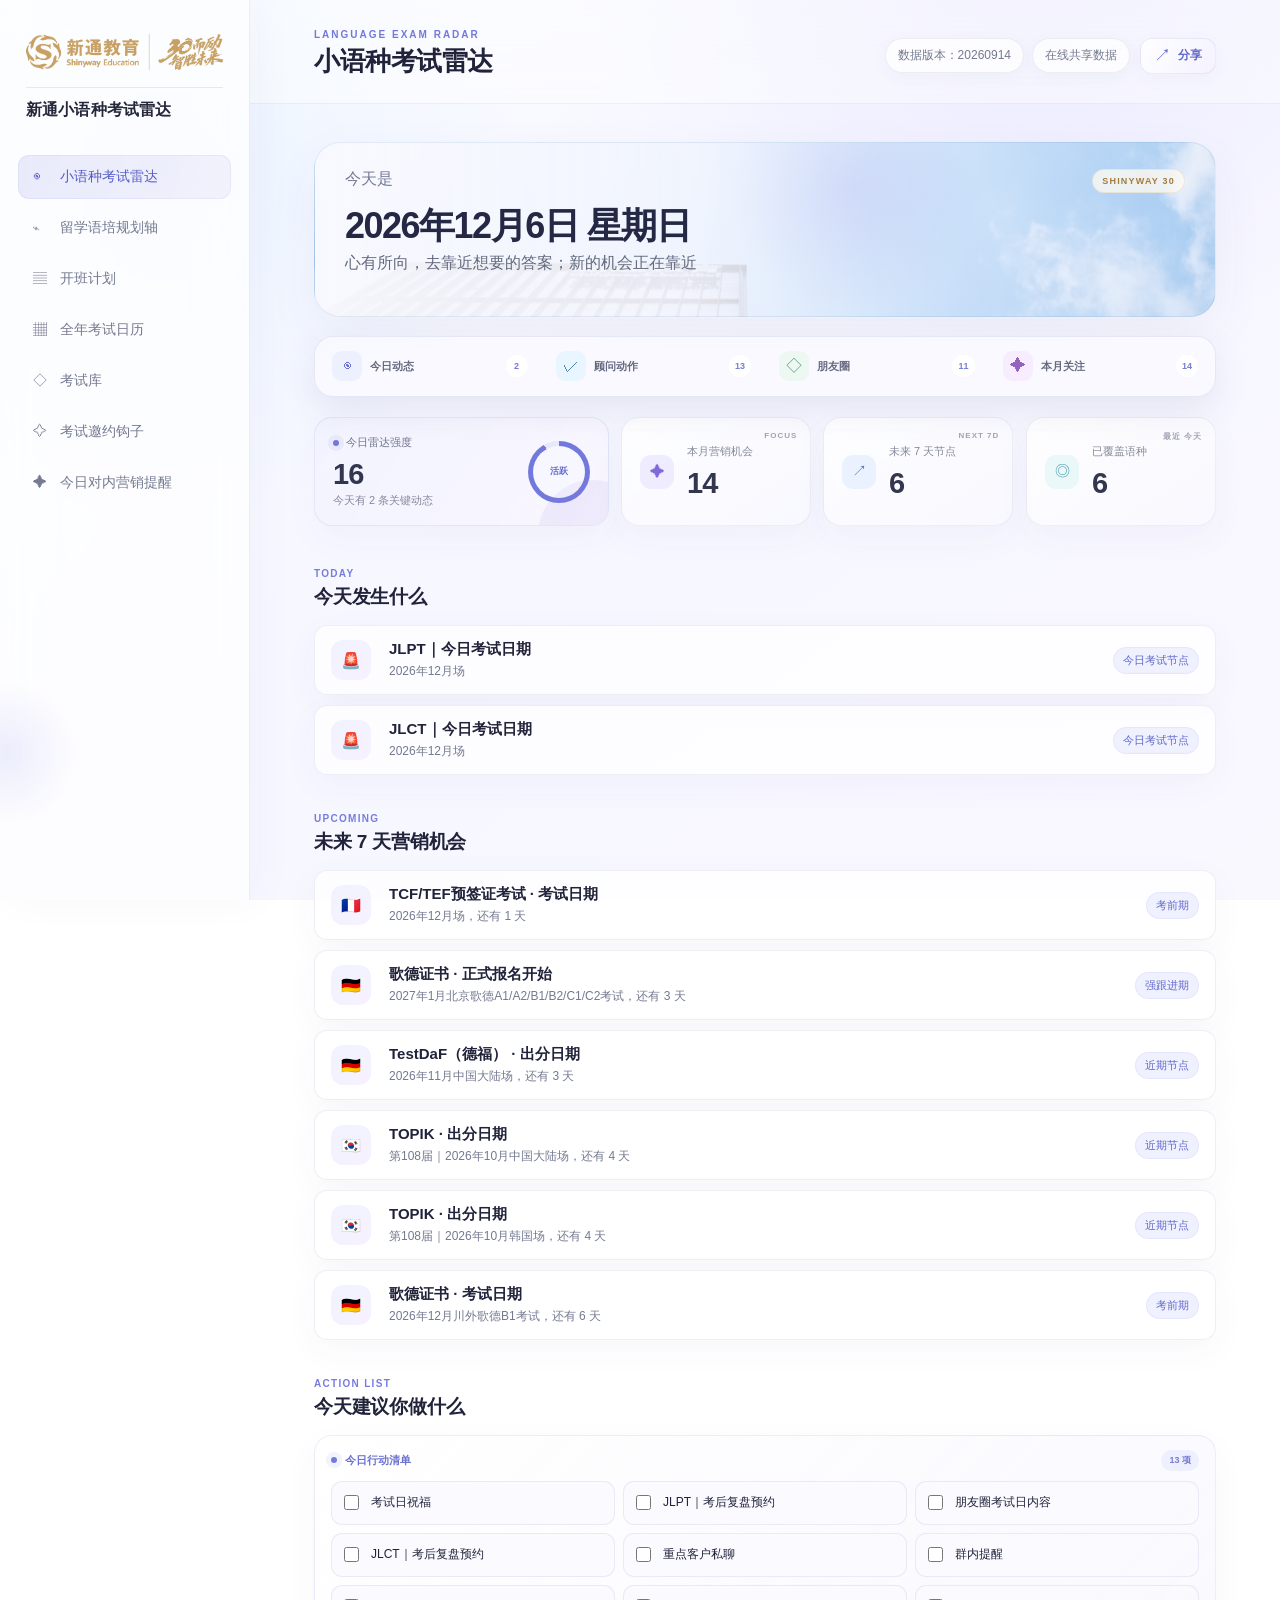
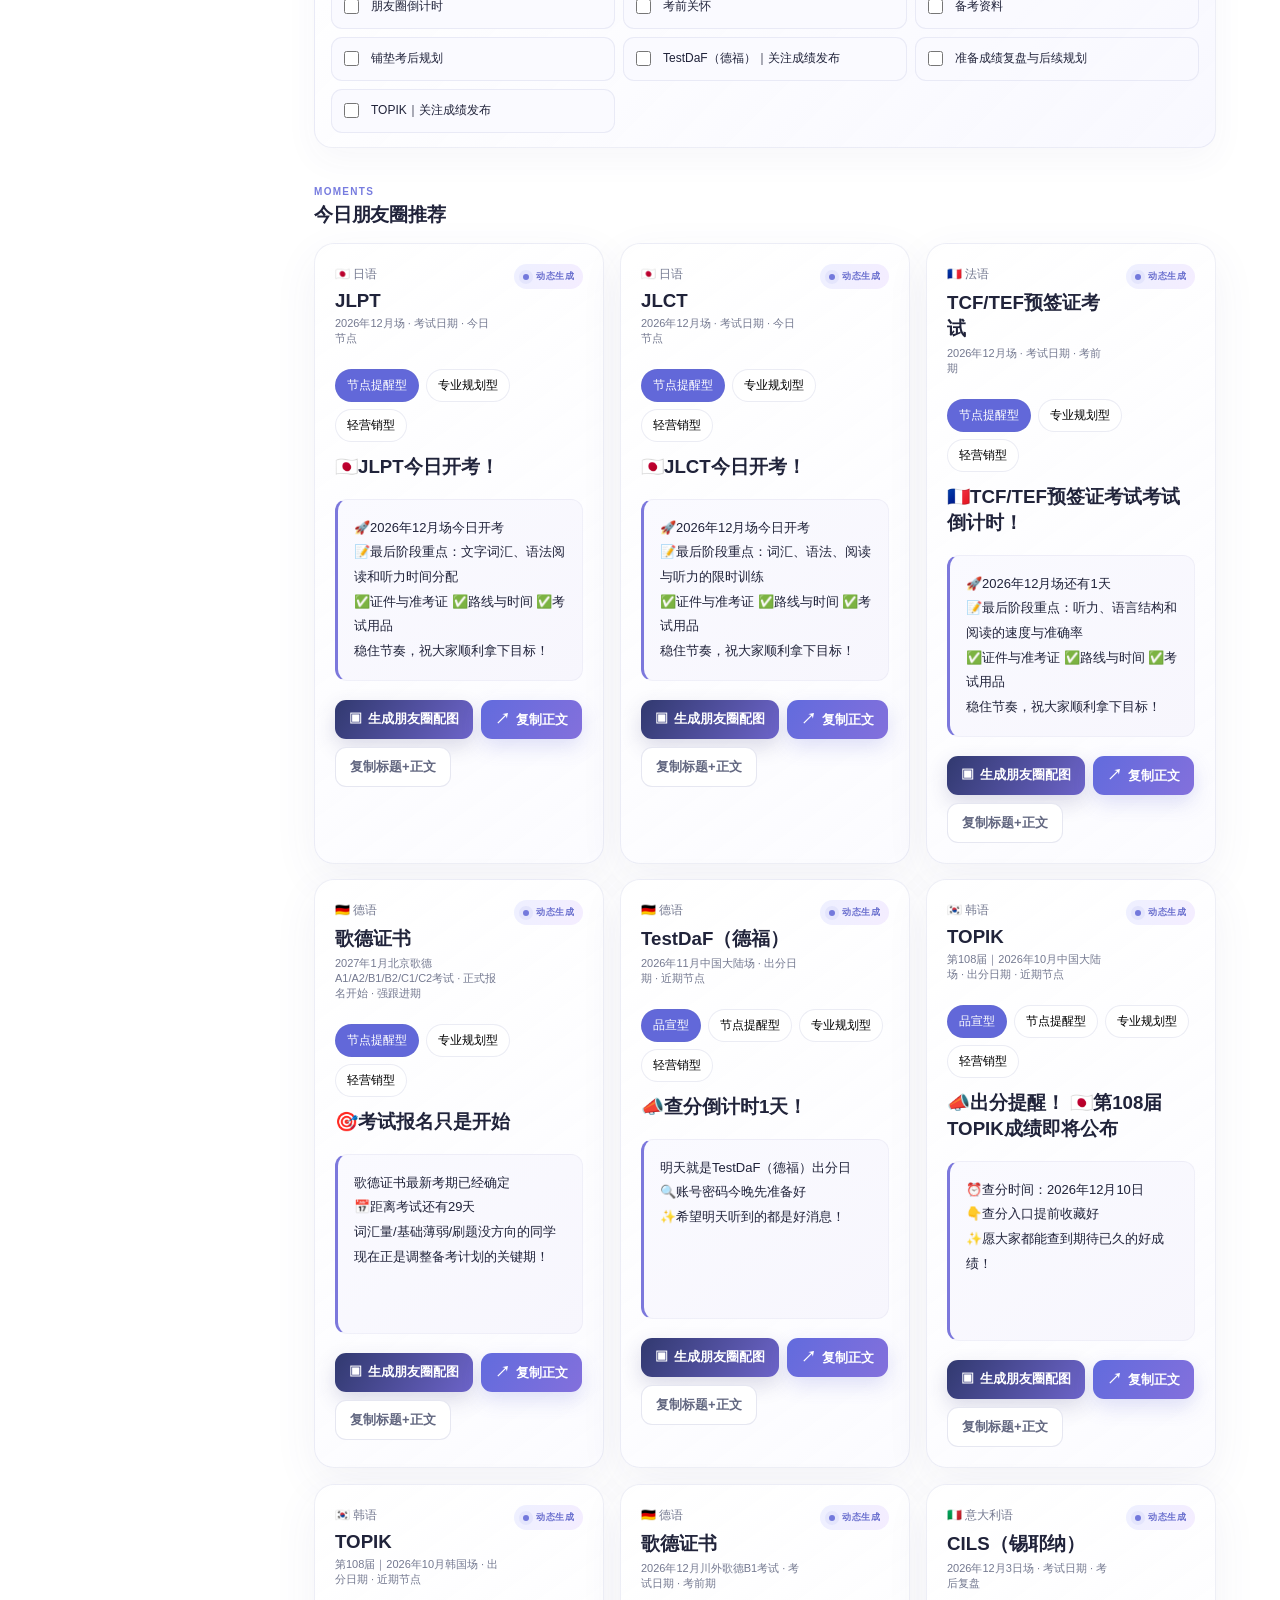
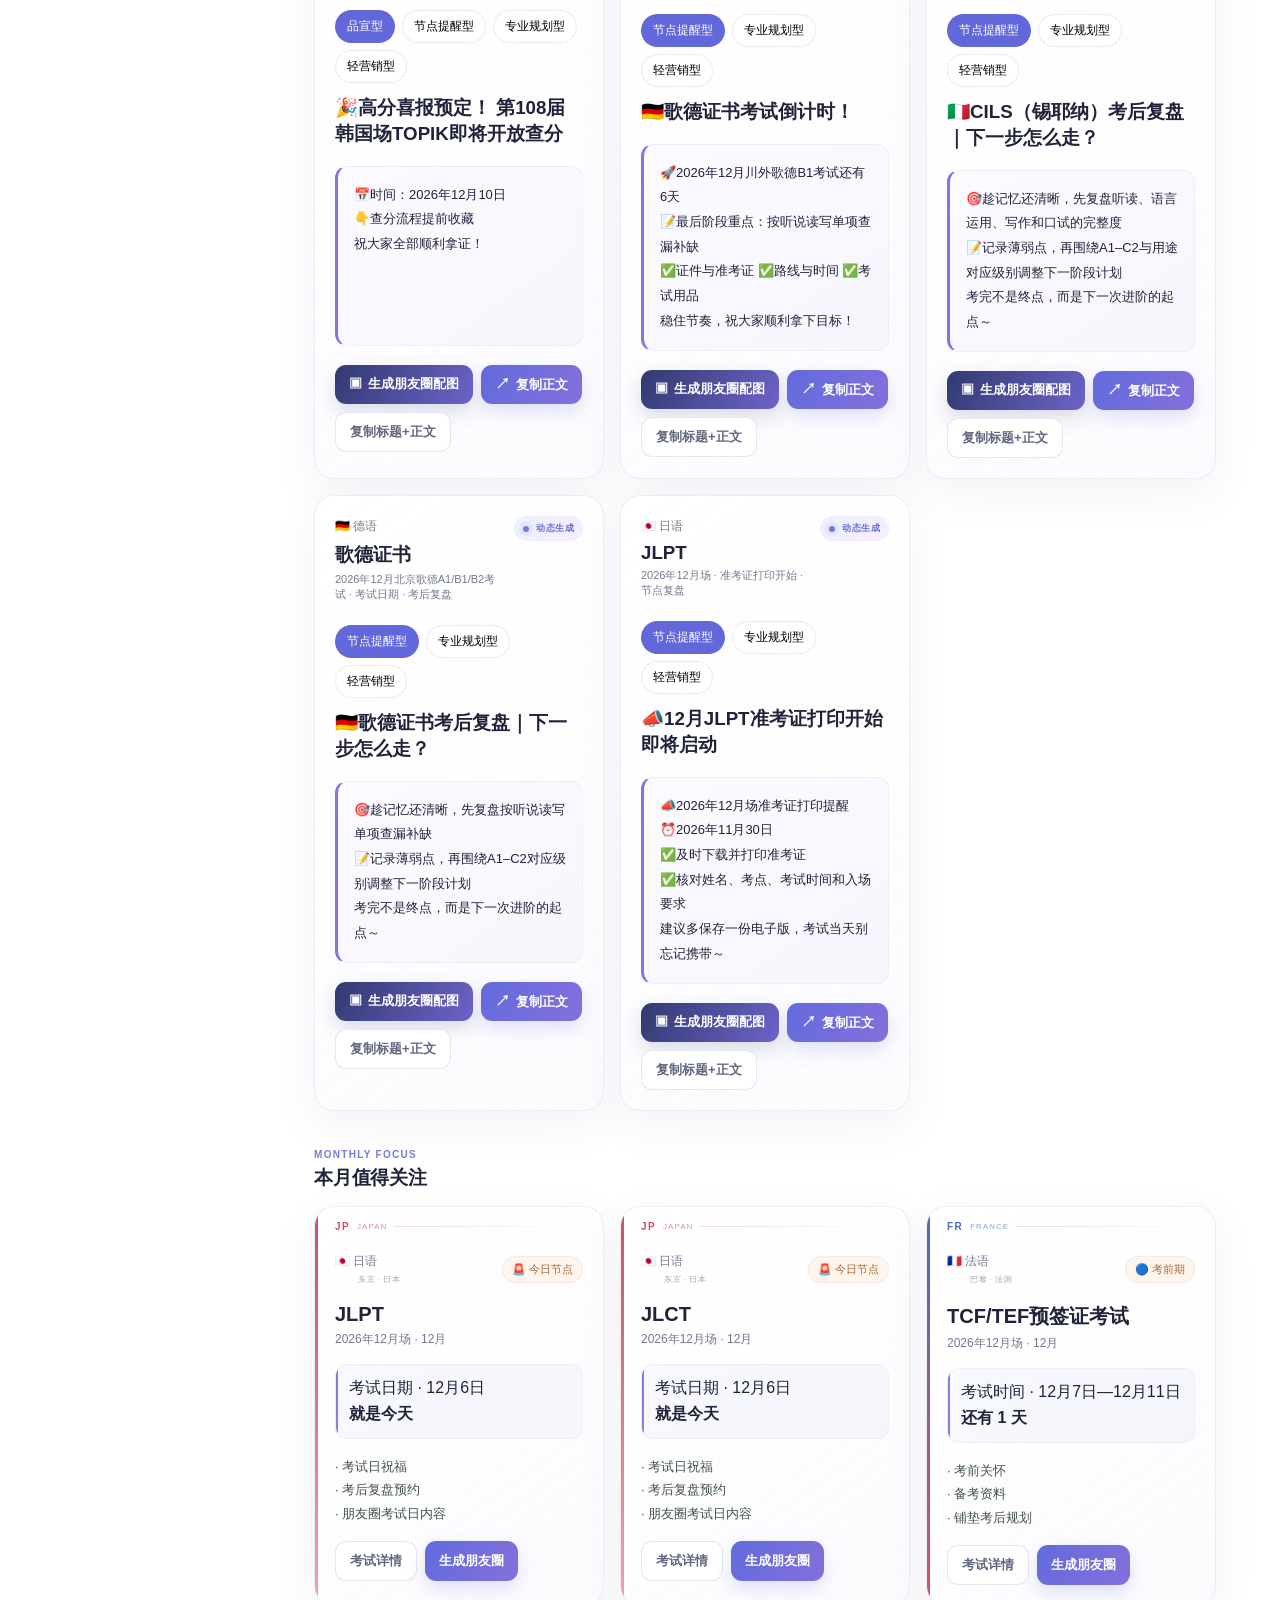
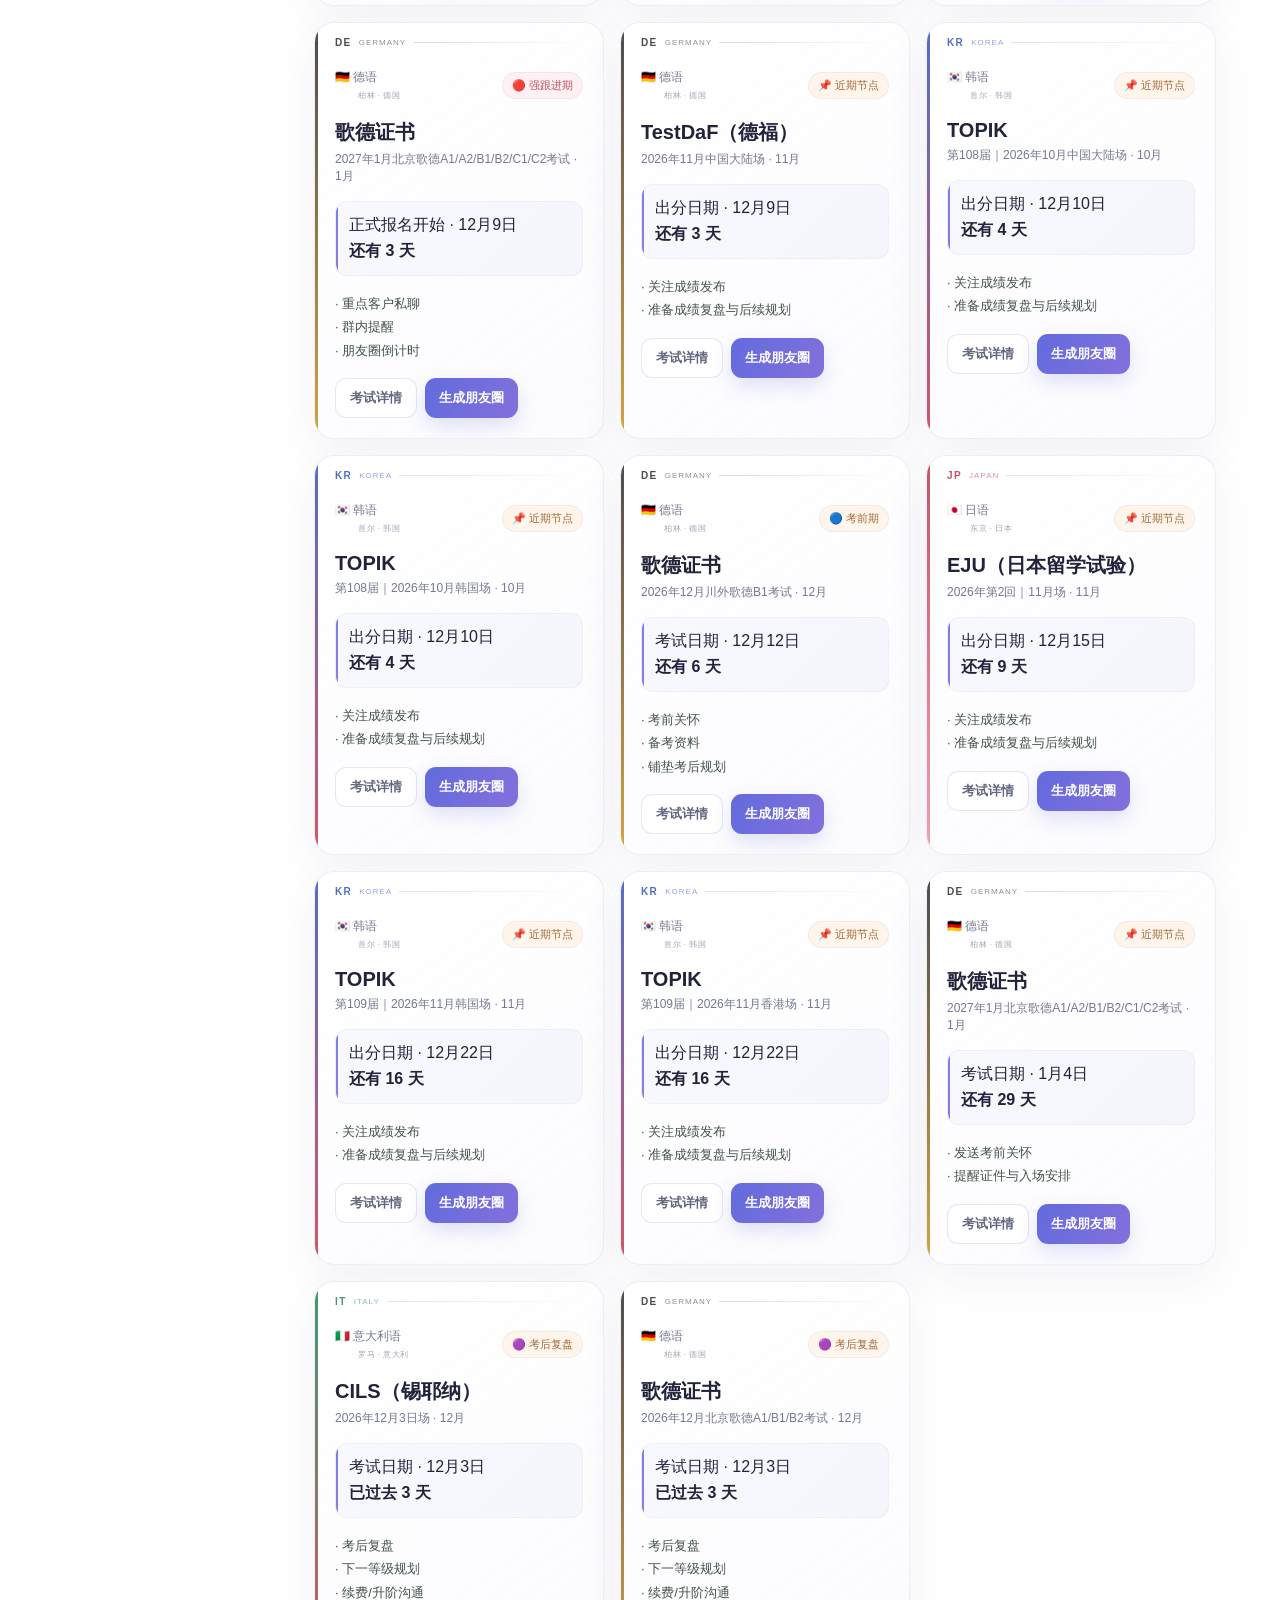
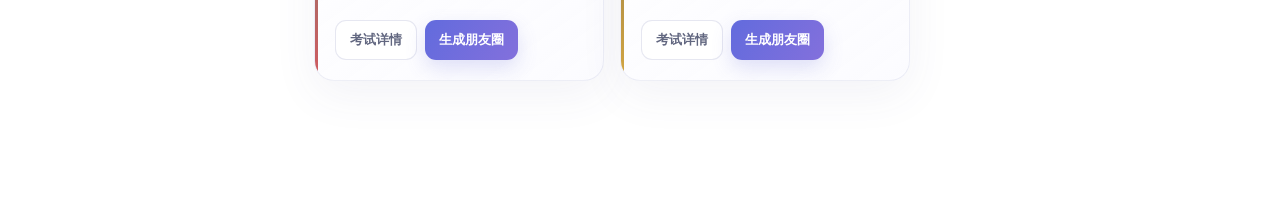
==== commit 40d49243: "调整德国硕士规划节点" ====
--- a/index.html
+++ b/index.html
@@ -53,7 +53,7 @@
   <script src="js/calendar.js?v=44"></script>
   <script src="js/ui.js?v=56"></script>
   <script src="js/studyPlan.js?v=1"></script>
-  <script src="js/studyPlanBoard.js?v=13"></script>
+  <script src="js/studyPlanBoard.js?v=14"></script>
   <script src="js/koreaPlan.js?v=1"></script>
   <script src="js/koreaPlanCompact.js?v=1"></script>
   <script src="js/koreaPlanFinal.js?v=8"></script>
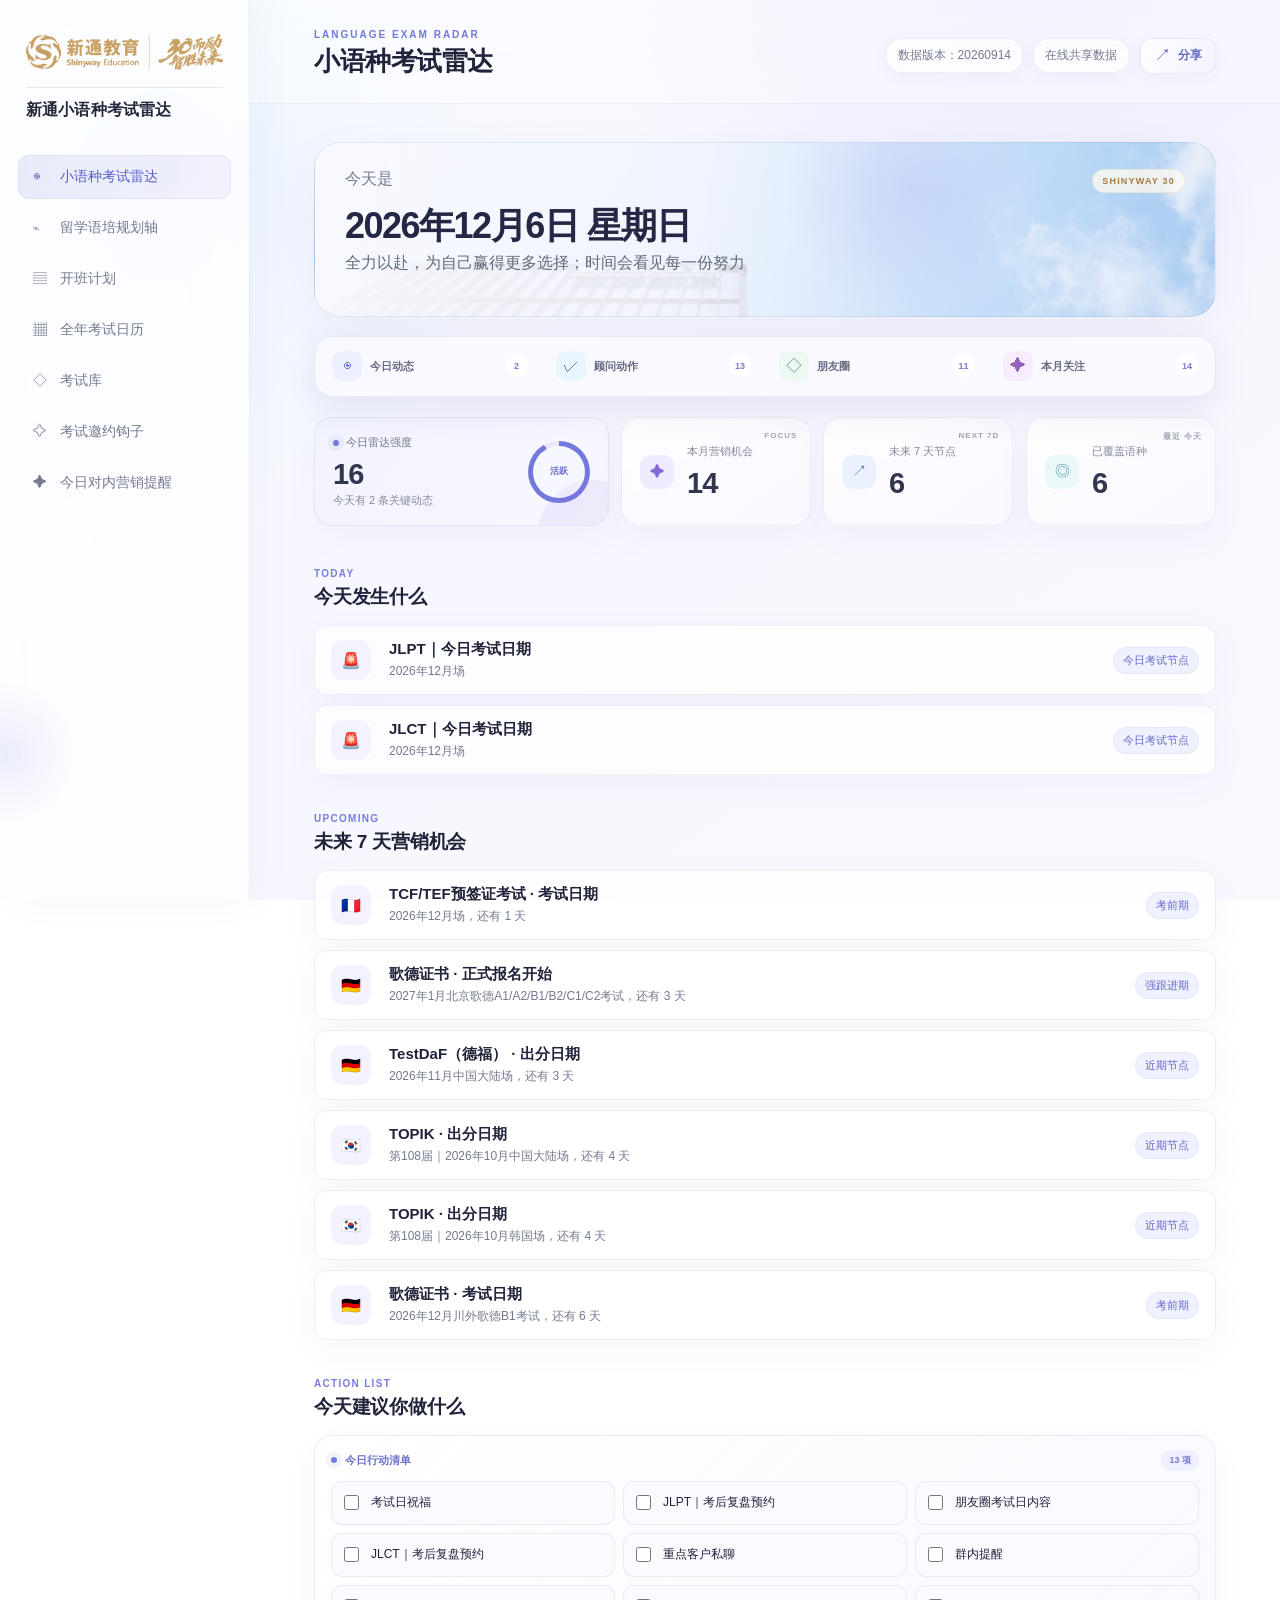
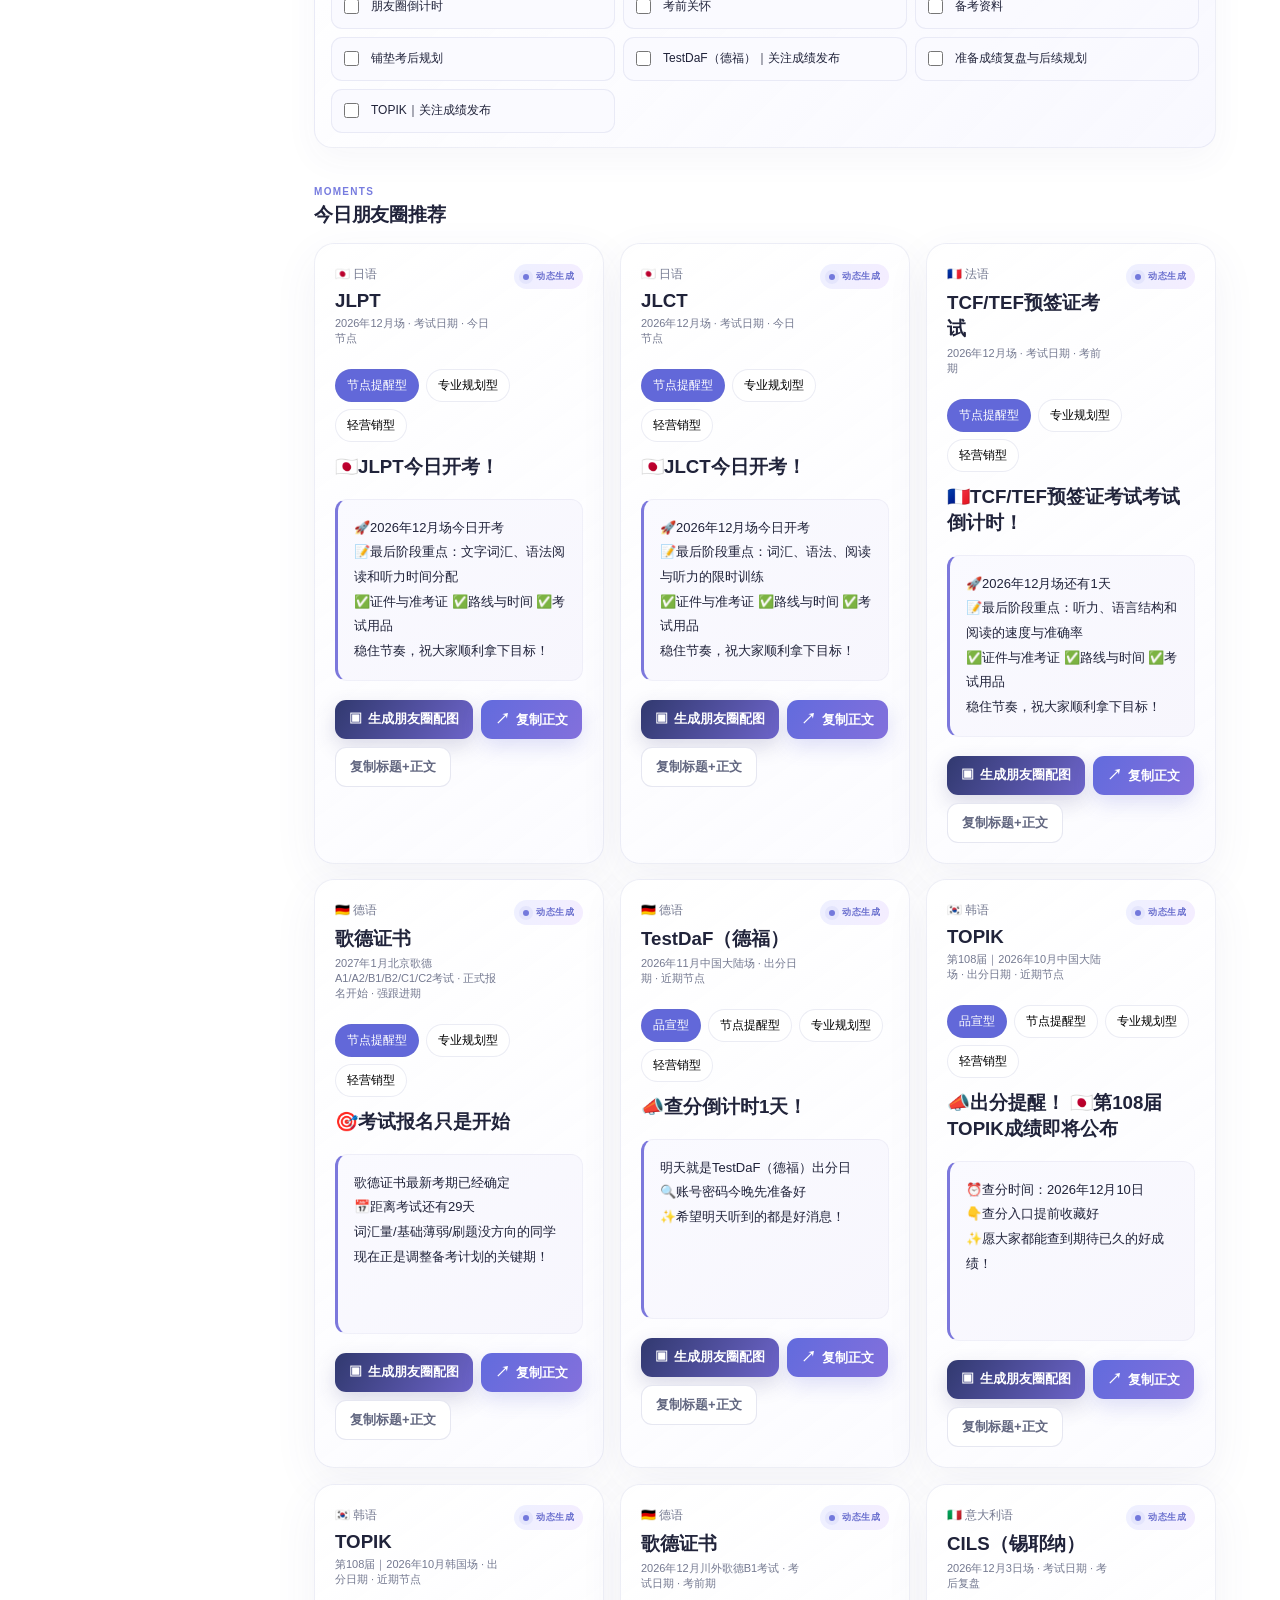
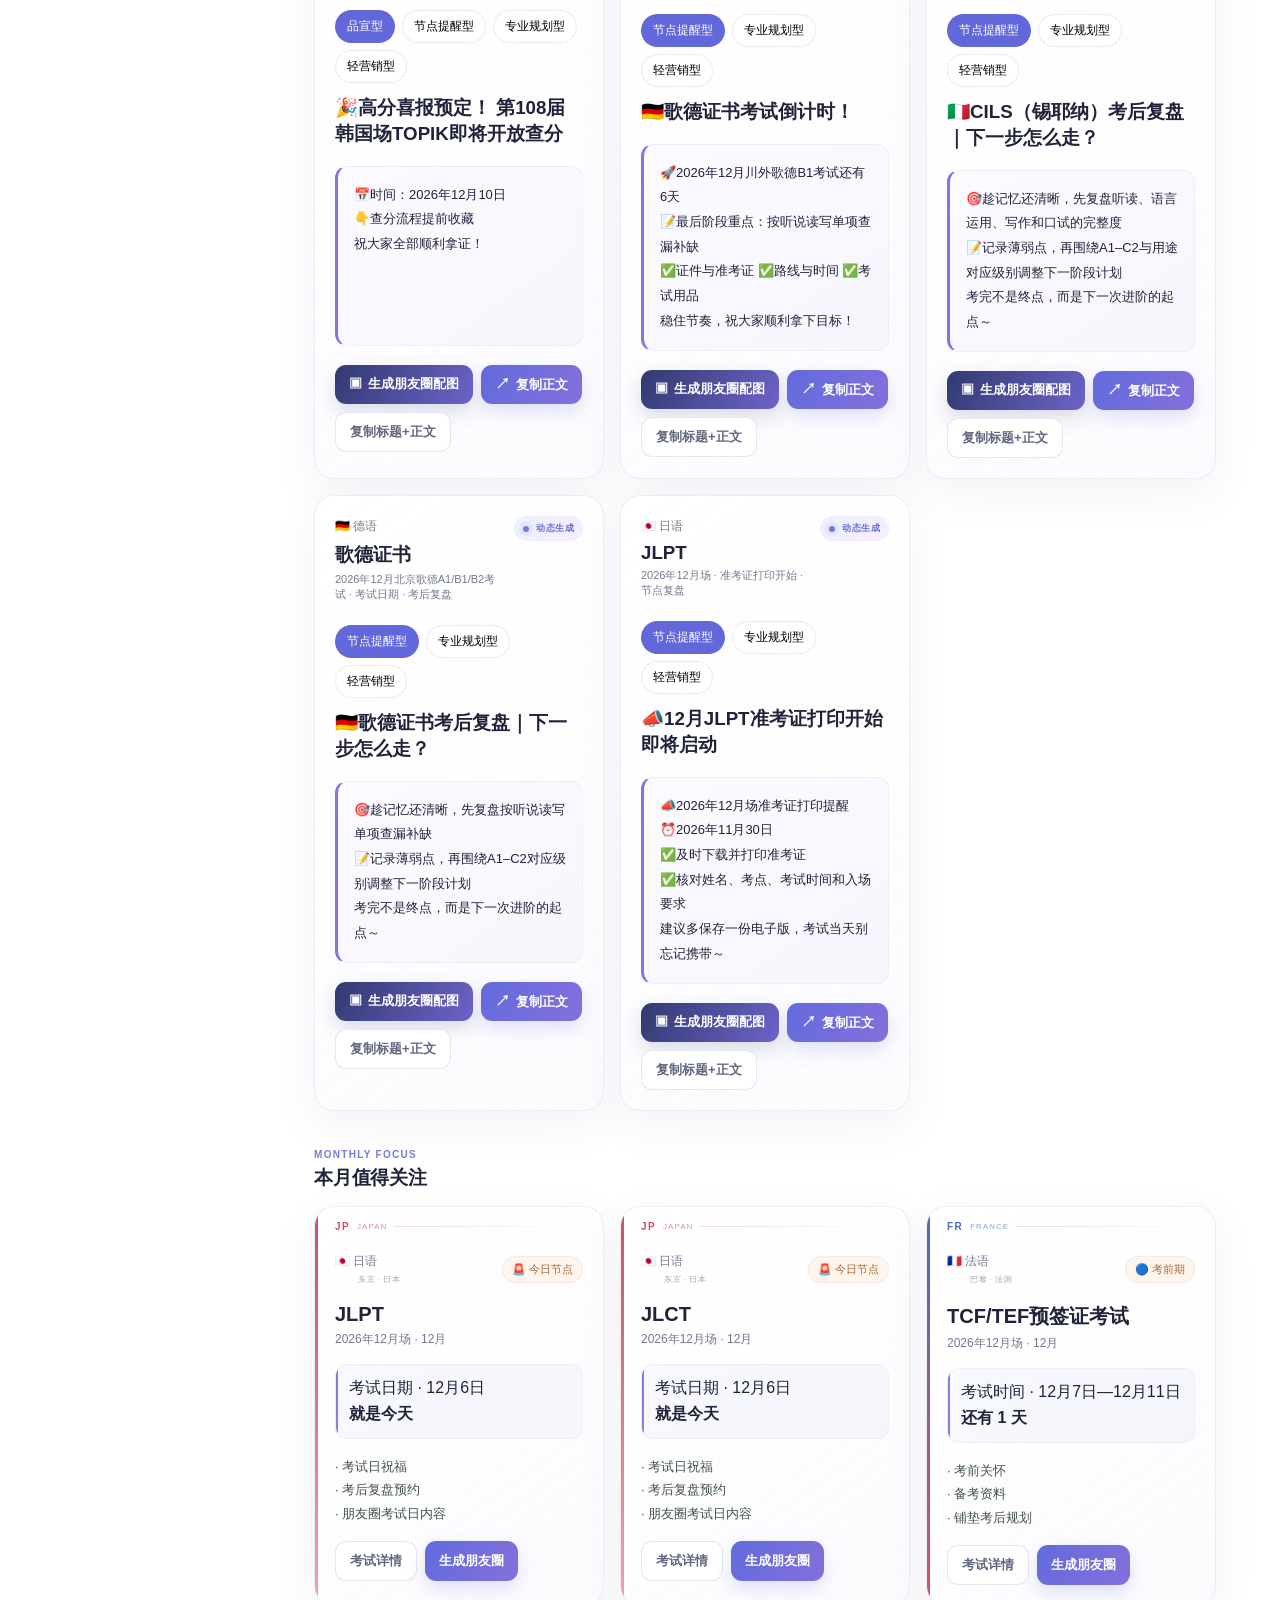
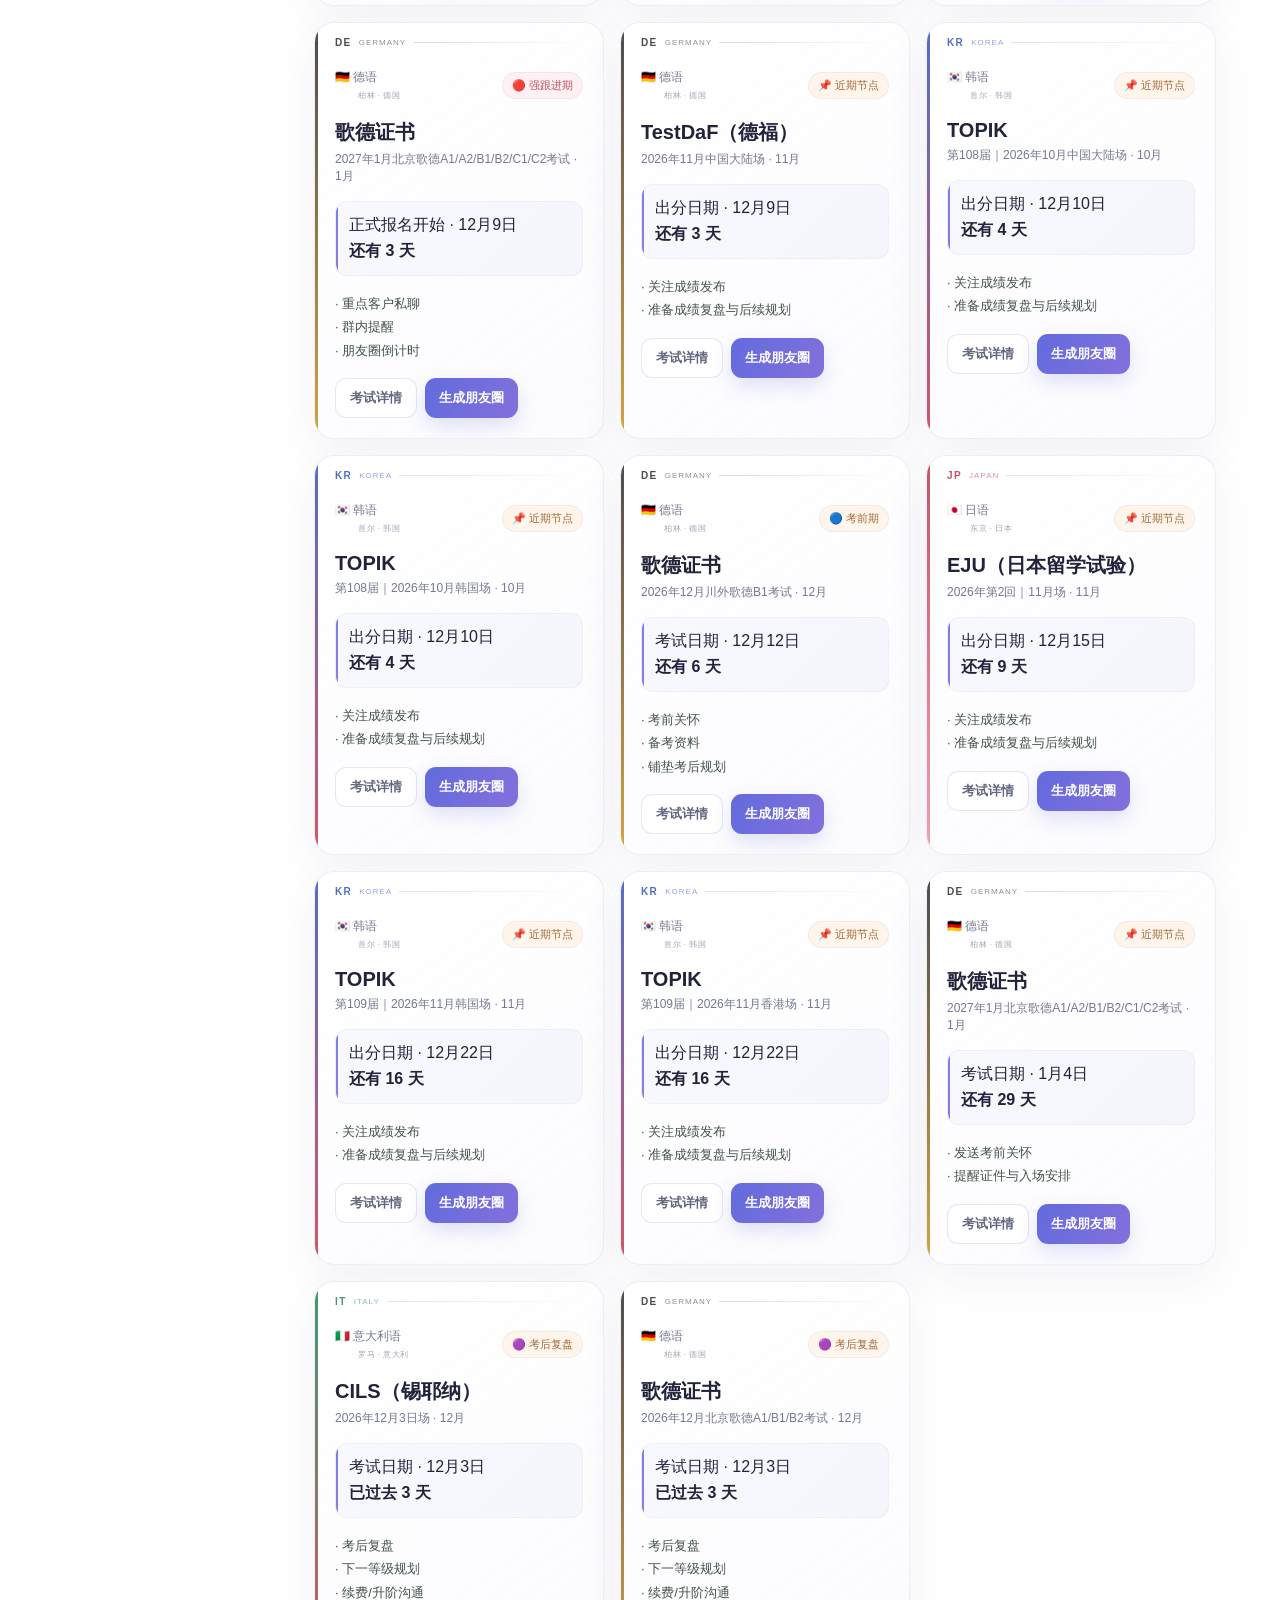
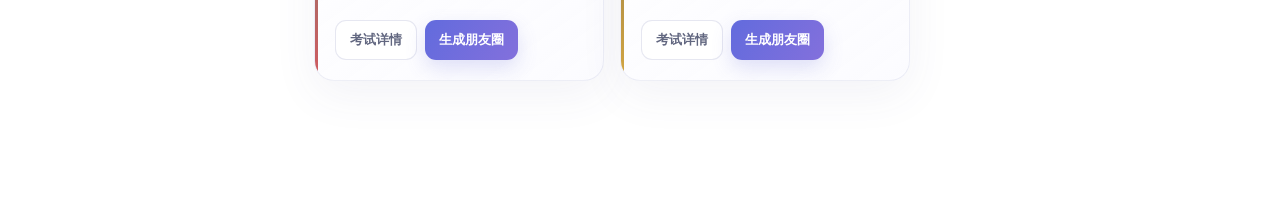
==== commit ef55f17c: "细化德国硕士前期规划节点" ====
--- a/index.html
+++ b/index.html
@@ -53,7 +53,7 @@
   <script src="js/calendar.js?v=44"></script>
   <script src="js/ui.js?v=56"></script>
   <script src="js/studyPlan.js?v=1"></script>
-  <script src="js/studyPlanBoard.js?v=14"></script>
+  <script src="js/studyPlanBoard.js?v=15"></script>
   <script src="js/koreaPlan.js?v=1"></script>
   <script src="js/koreaPlanCompact.js?v=1"></script>
   <script src="js/koreaPlanFinal.js?v=8"></script>
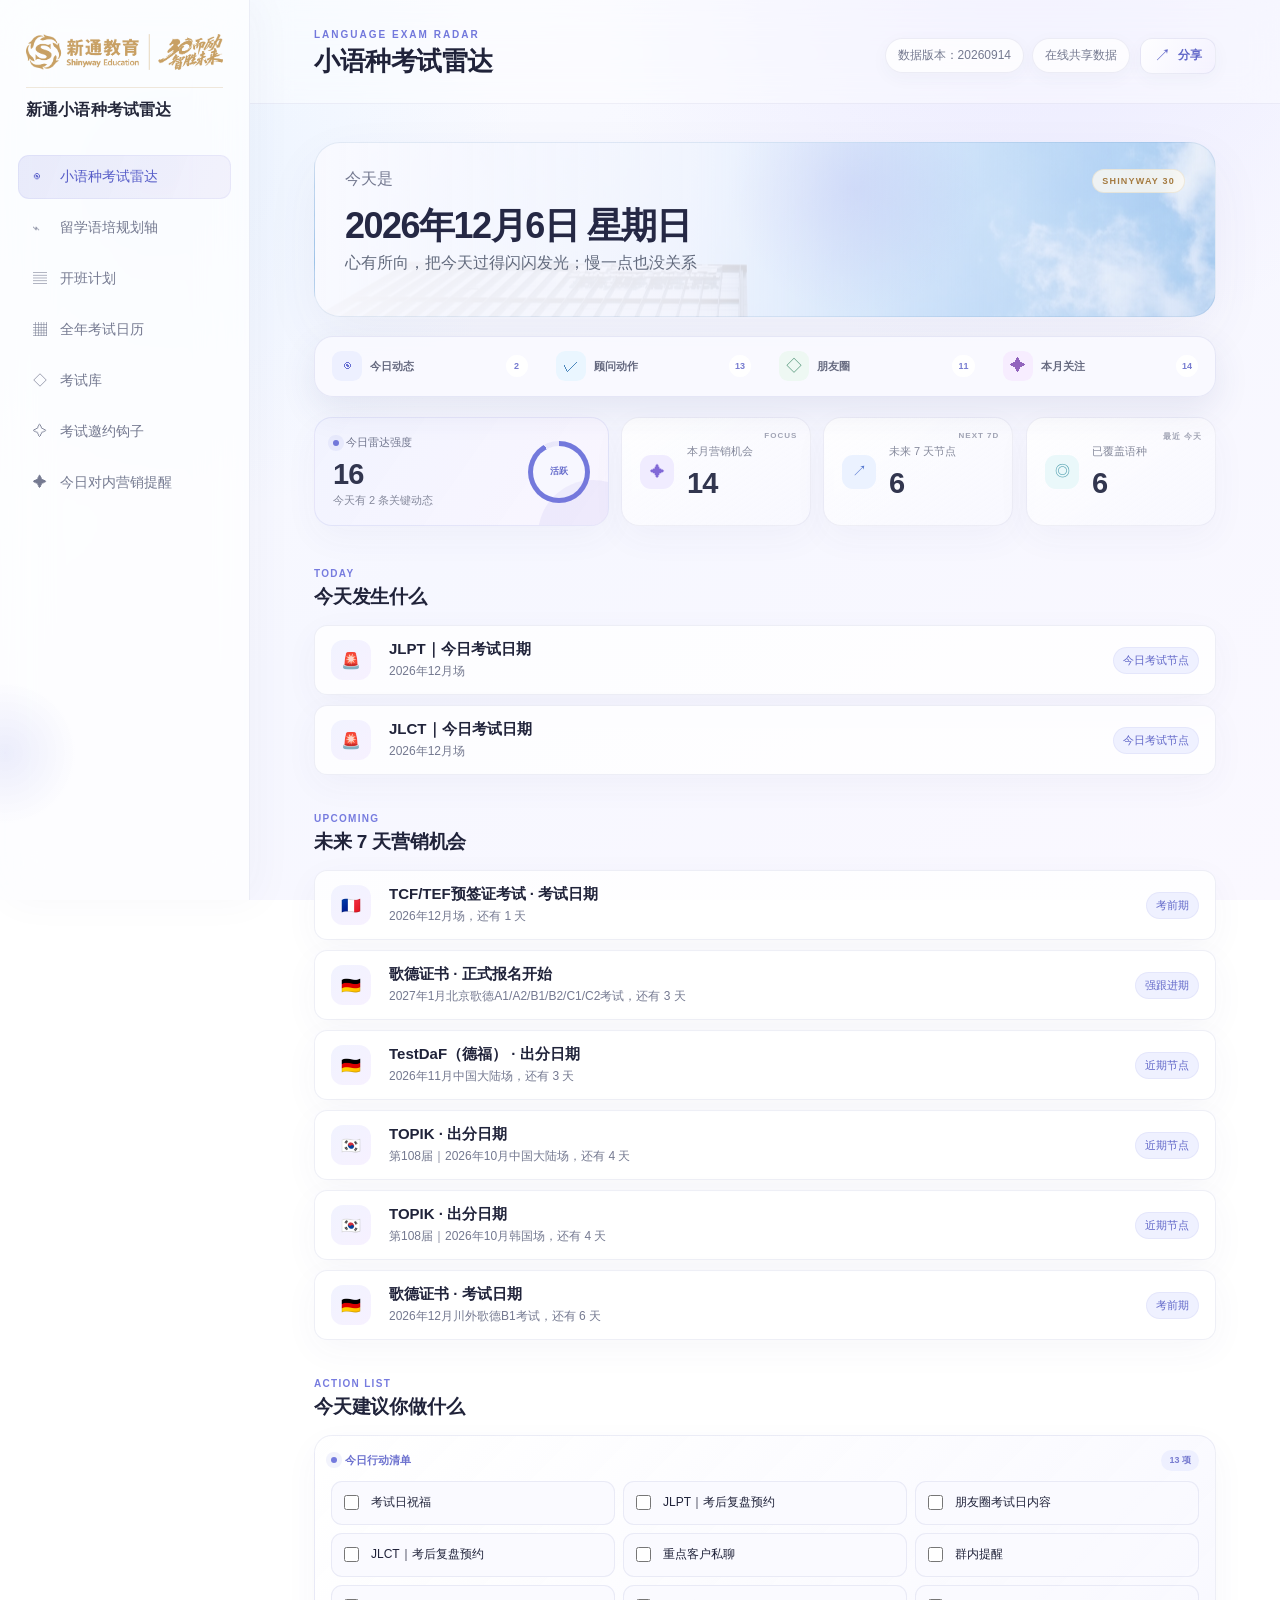
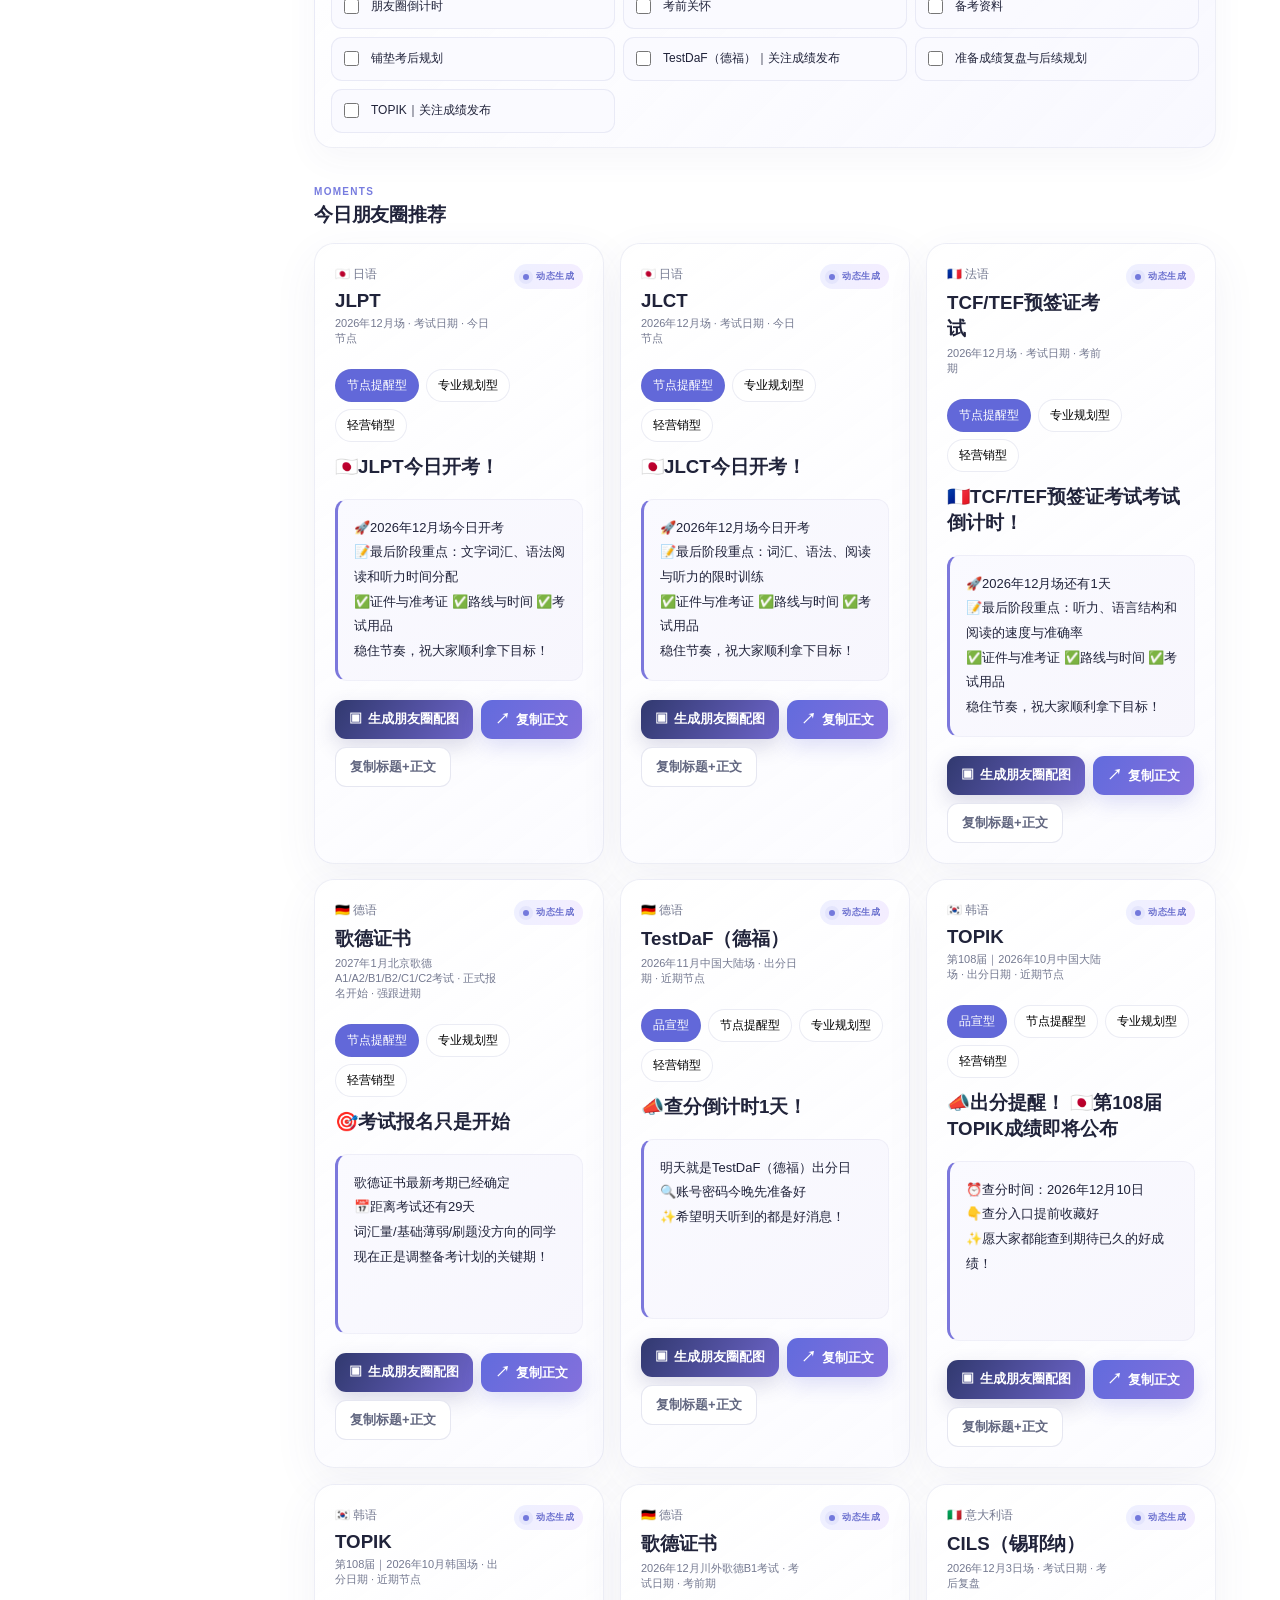
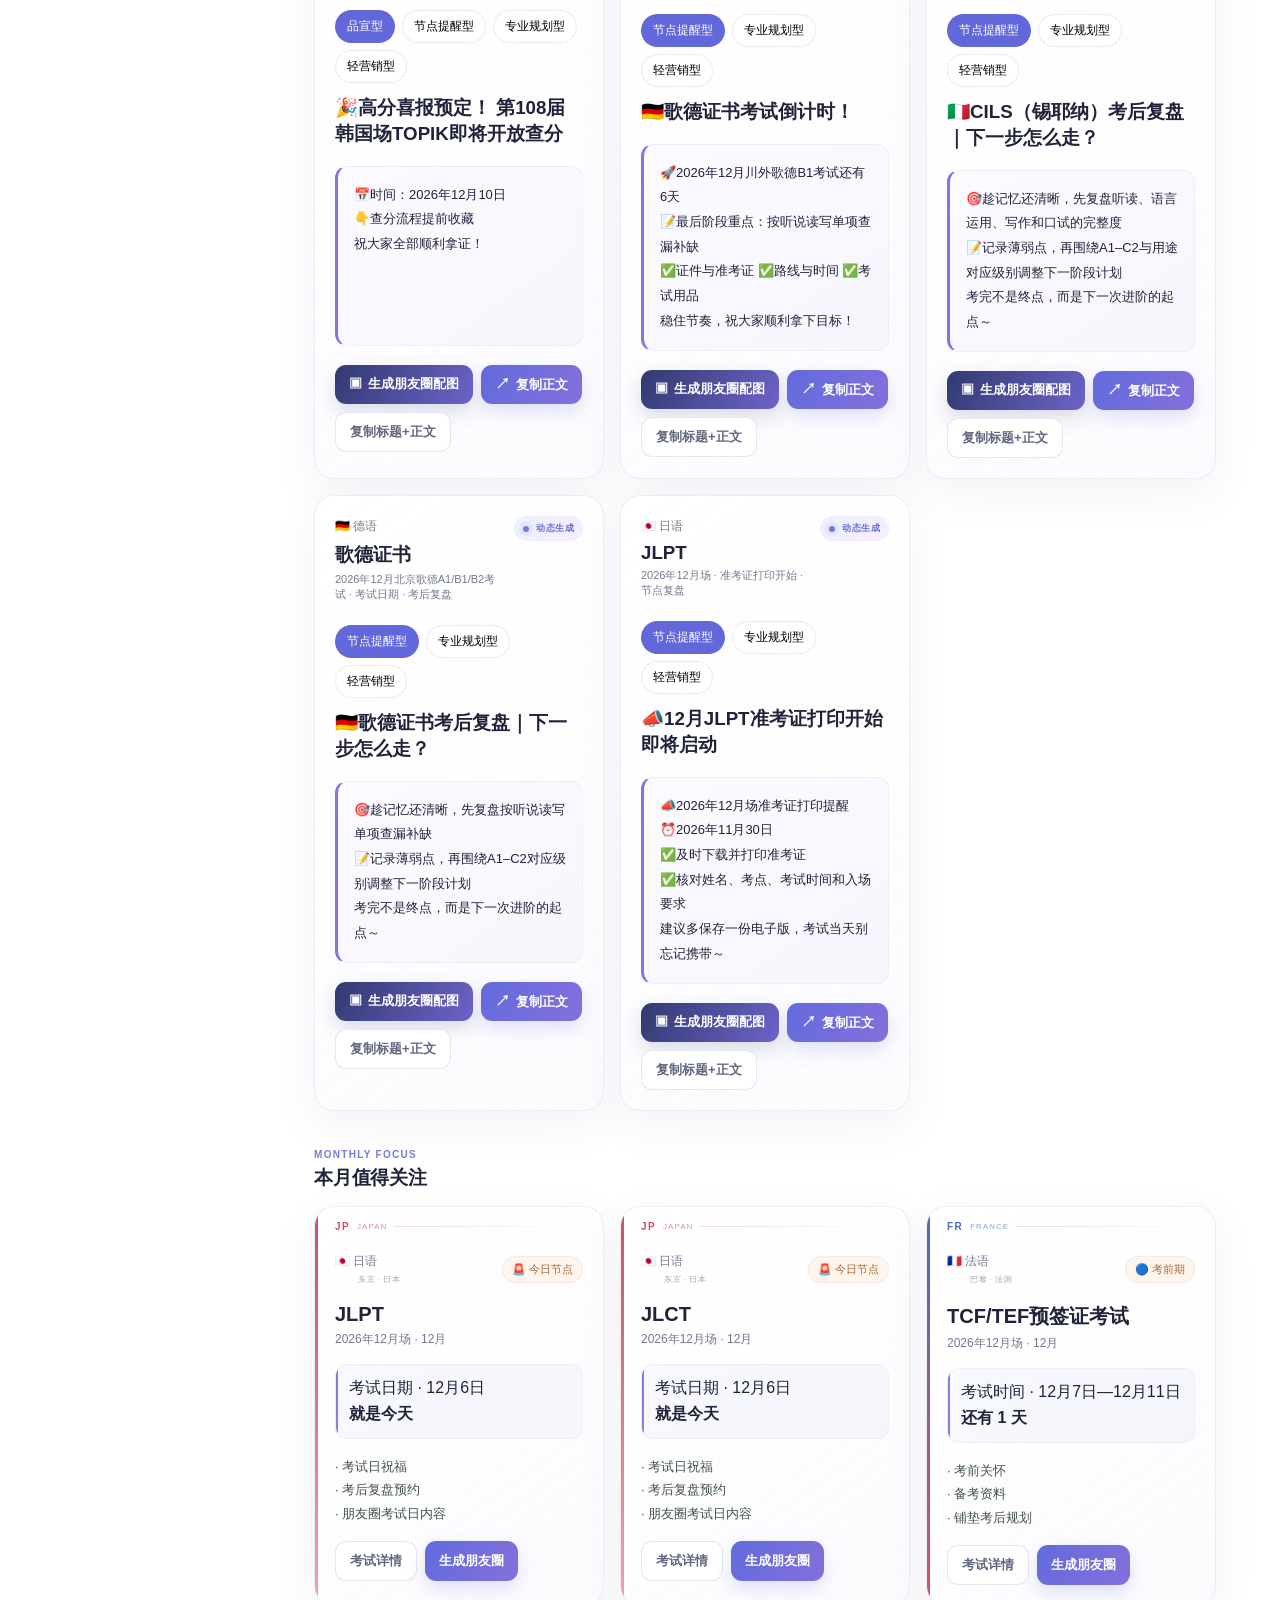
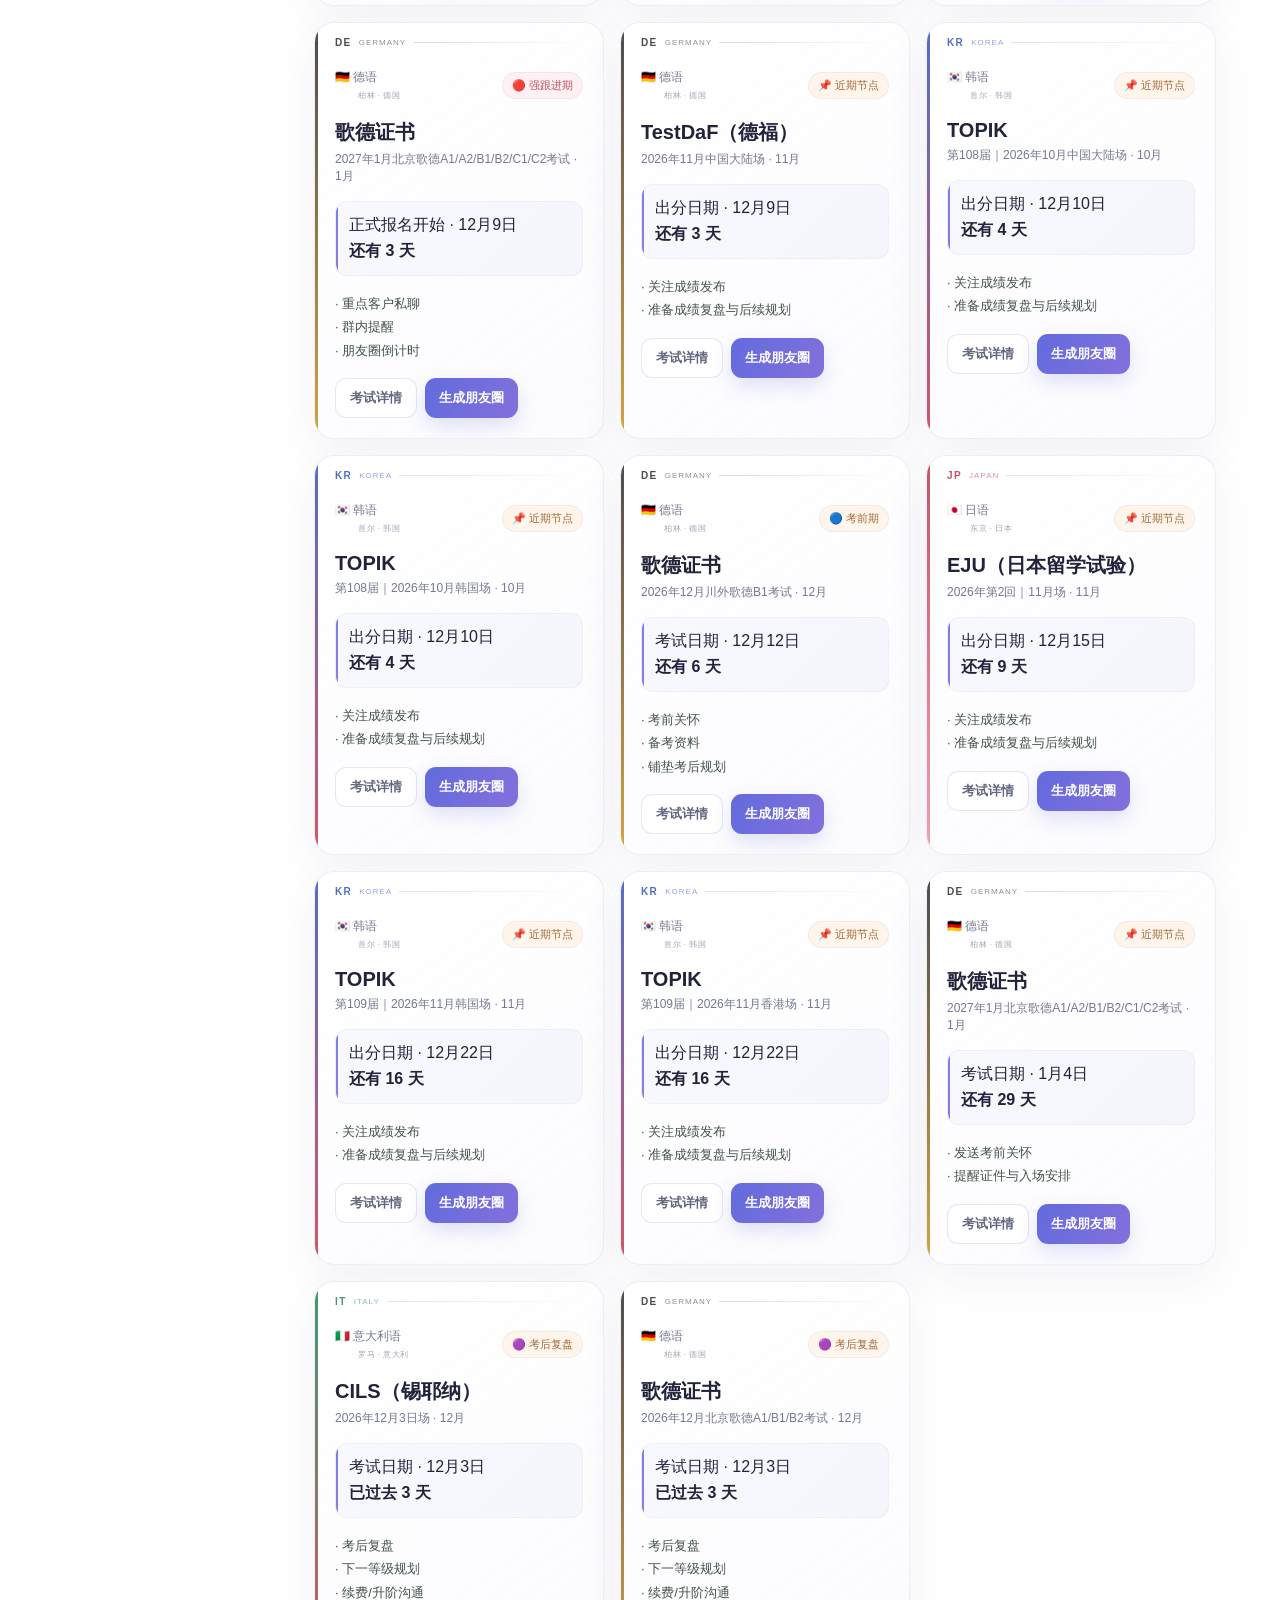
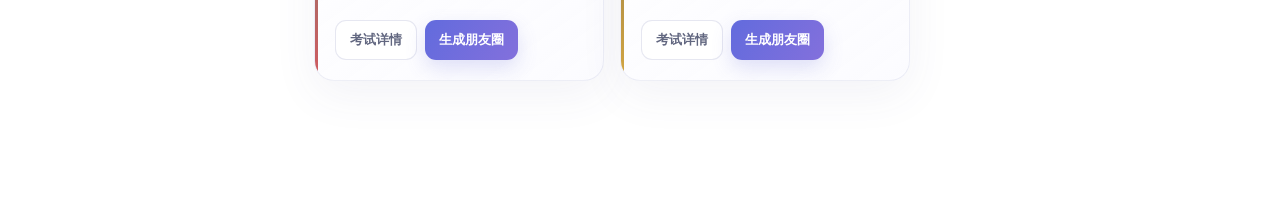
==== commit fb7f61dd: "修正德国硕士院校梯度文案" ====
--- a/index.html
+++ b/index.html
@@ -53,7 +53,7 @@
   <script src="js/calendar.js?v=44"></script>
   <script src="js/ui.js?v=56"></script>
   <script src="js/studyPlan.js?v=1"></script>
-  <script src="js/studyPlanBoard.js?v=15"></script>
+  <script src="js/studyPlanBoard.js?v=16"></script>
   <script src="js/koreaPlan.js?v=1"></script>
   <script src="js/koreaPlanCompact.js?v=1"></script>
   <script src="js/koreaPlanFinal.js?v=8"></script>
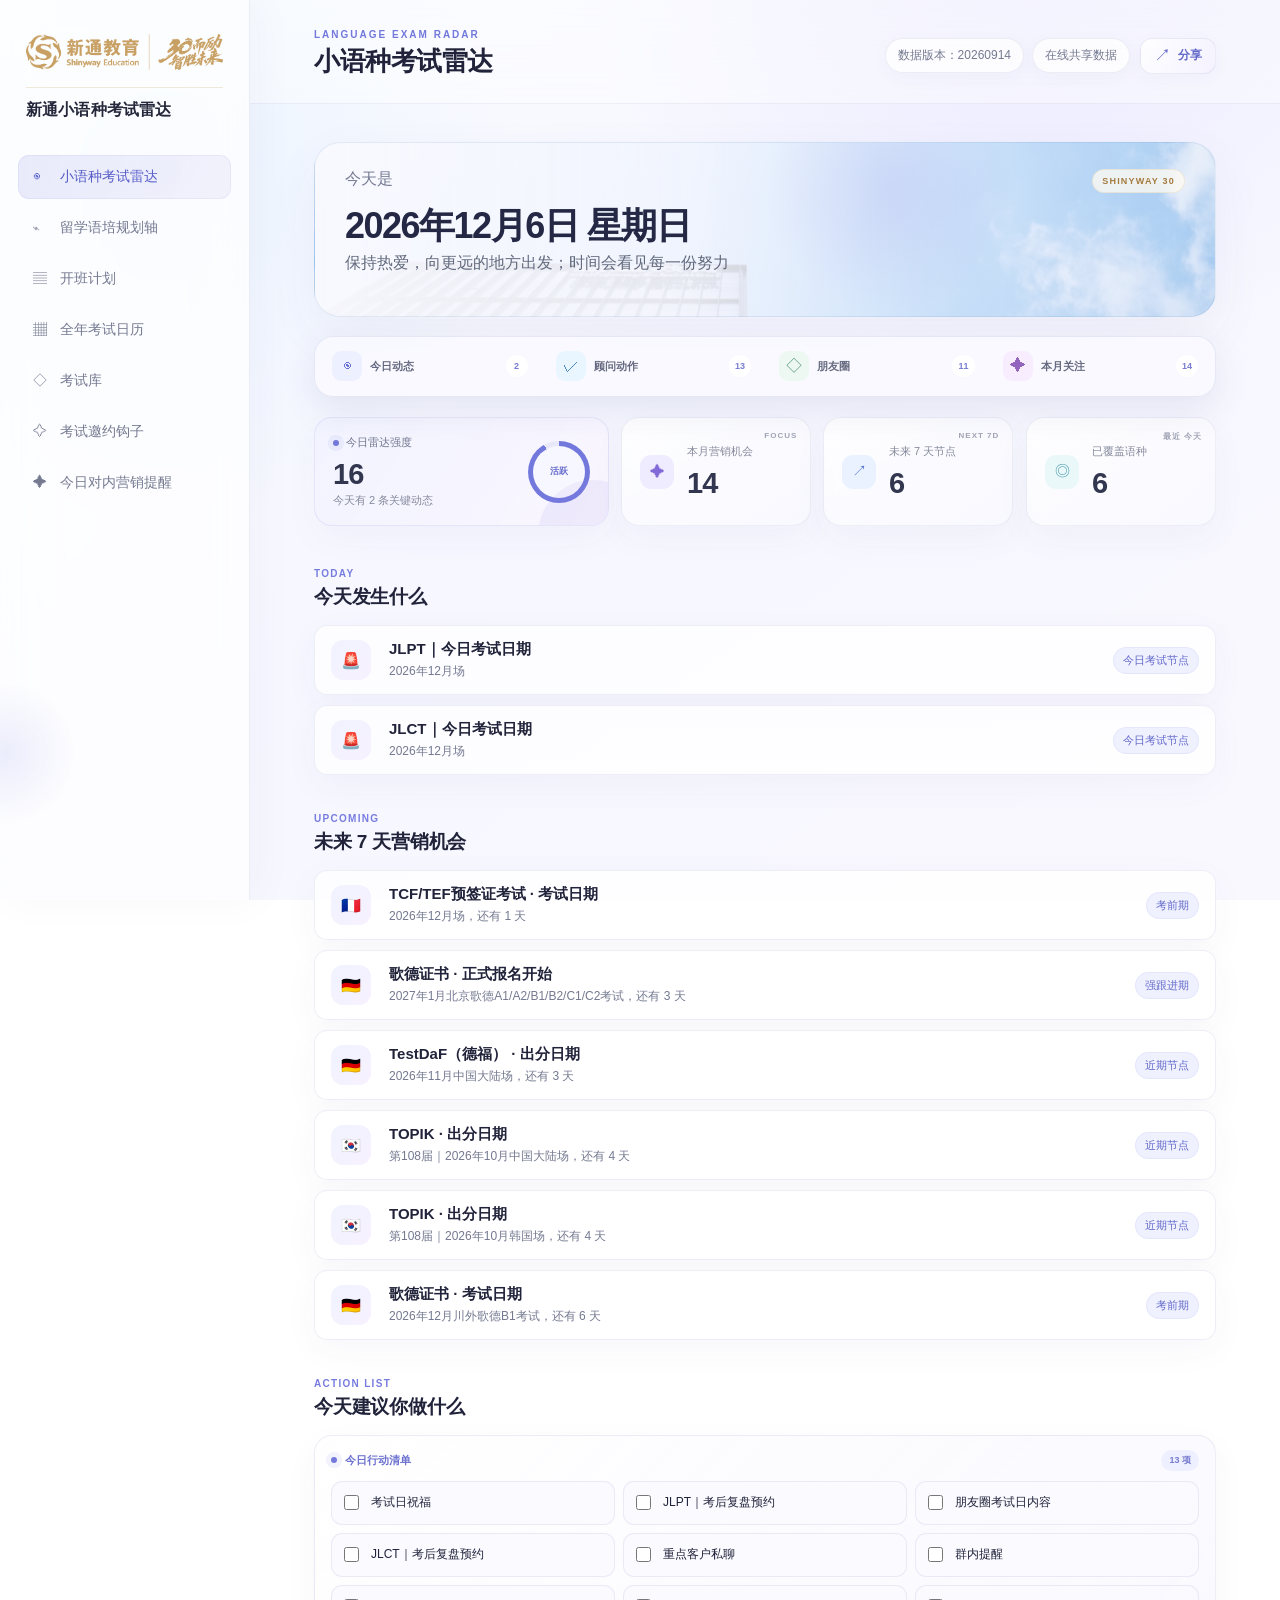
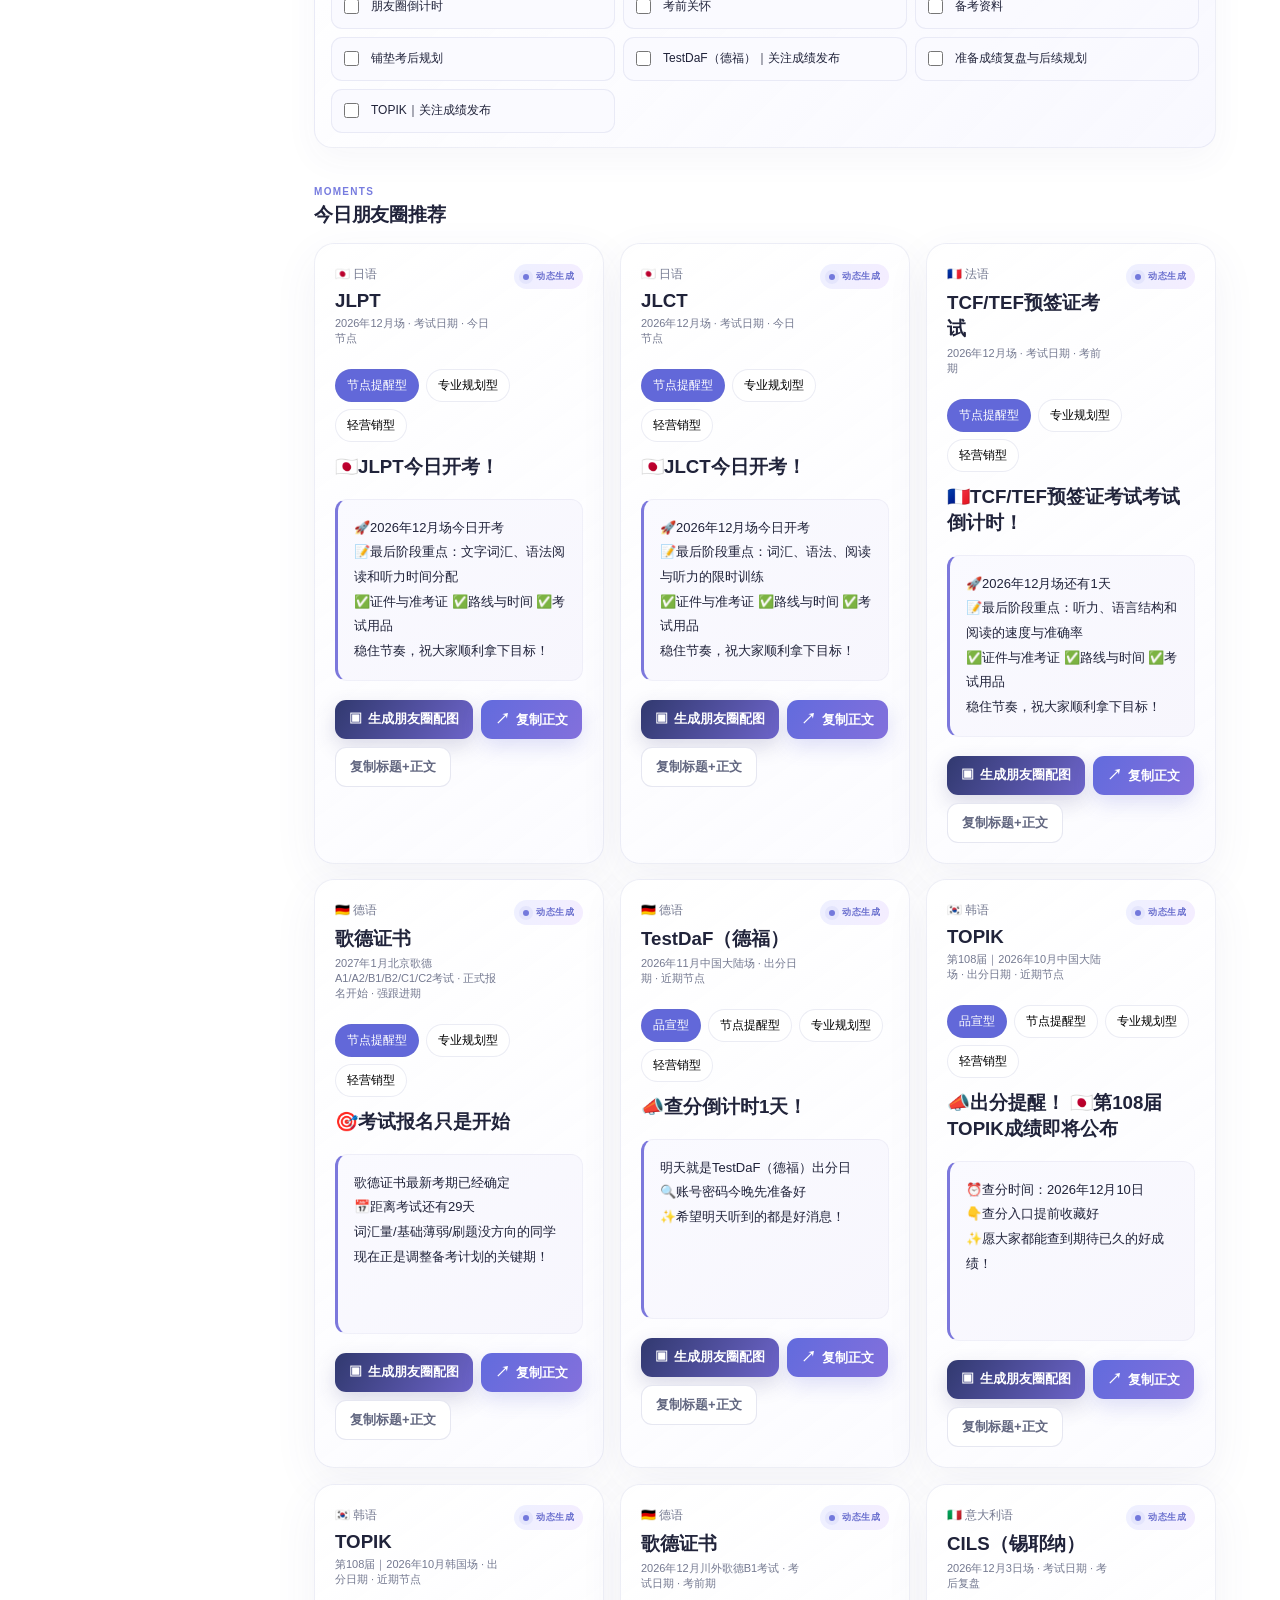
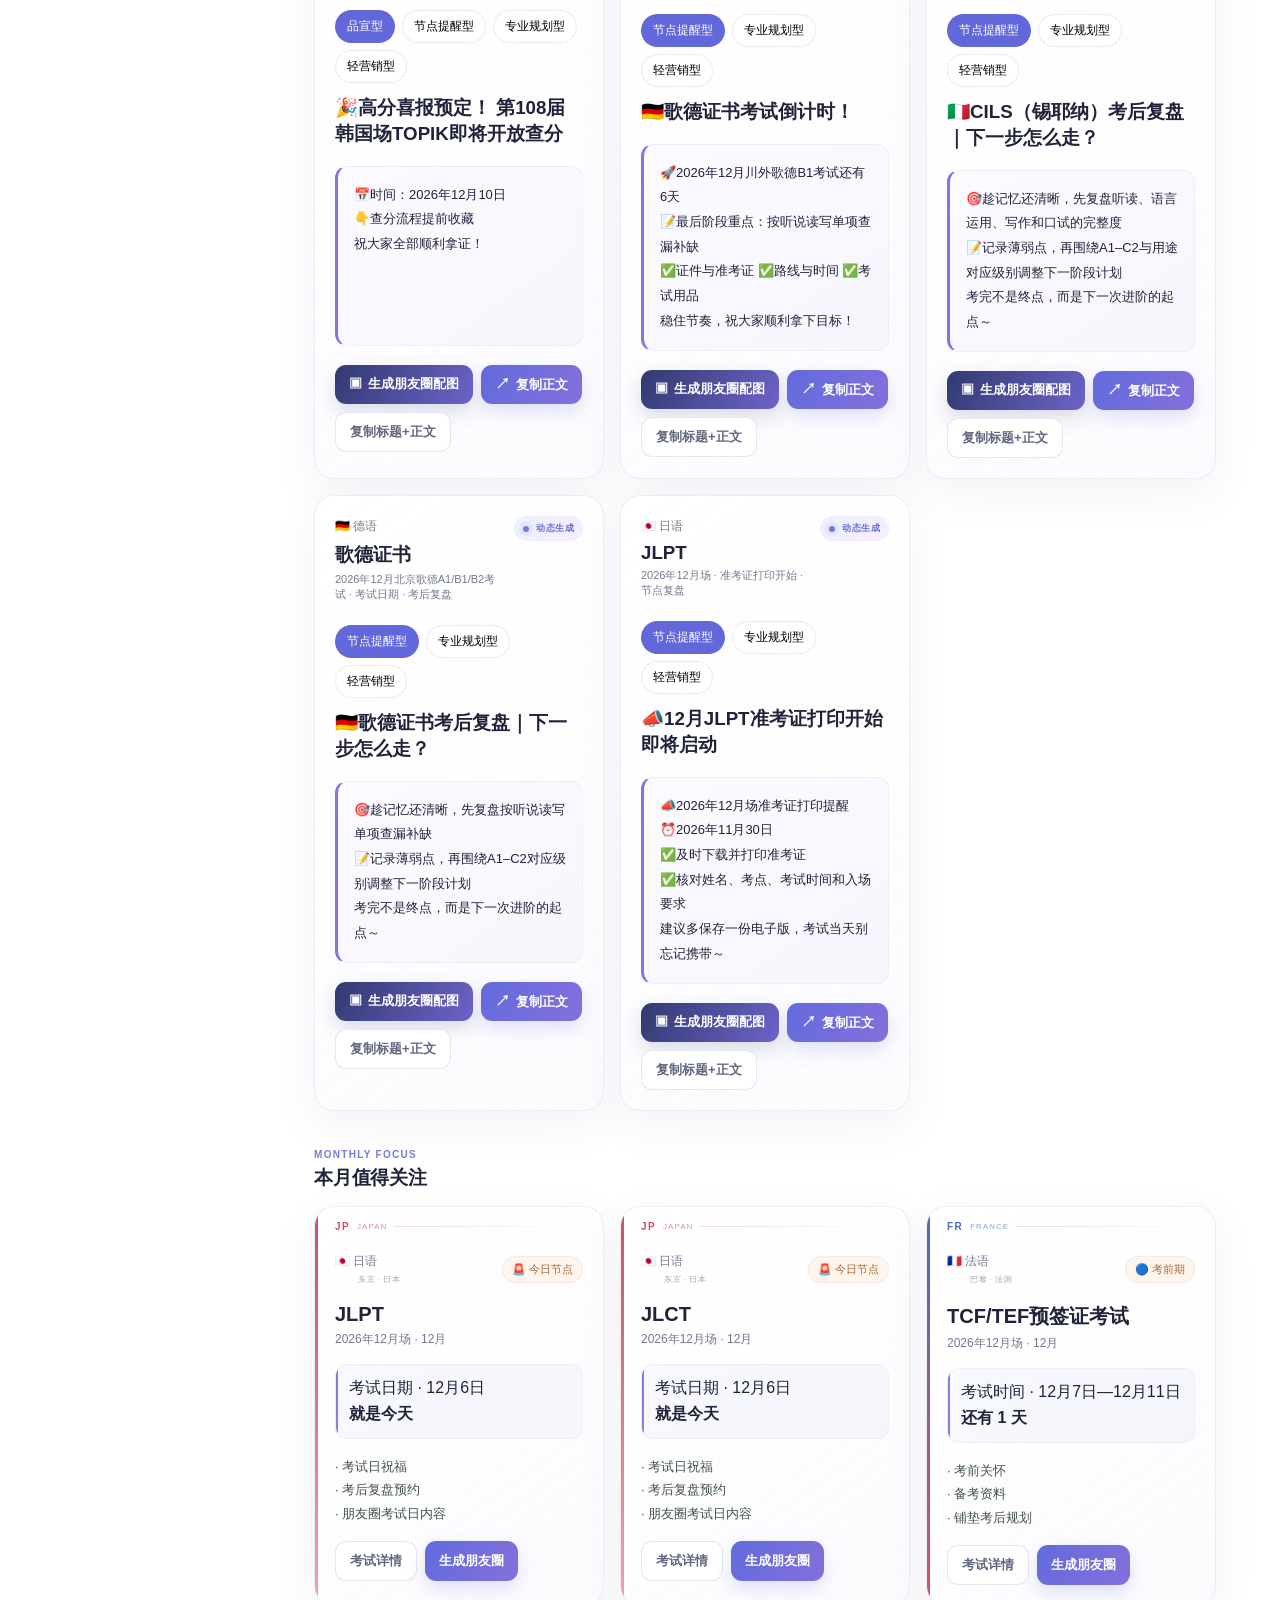
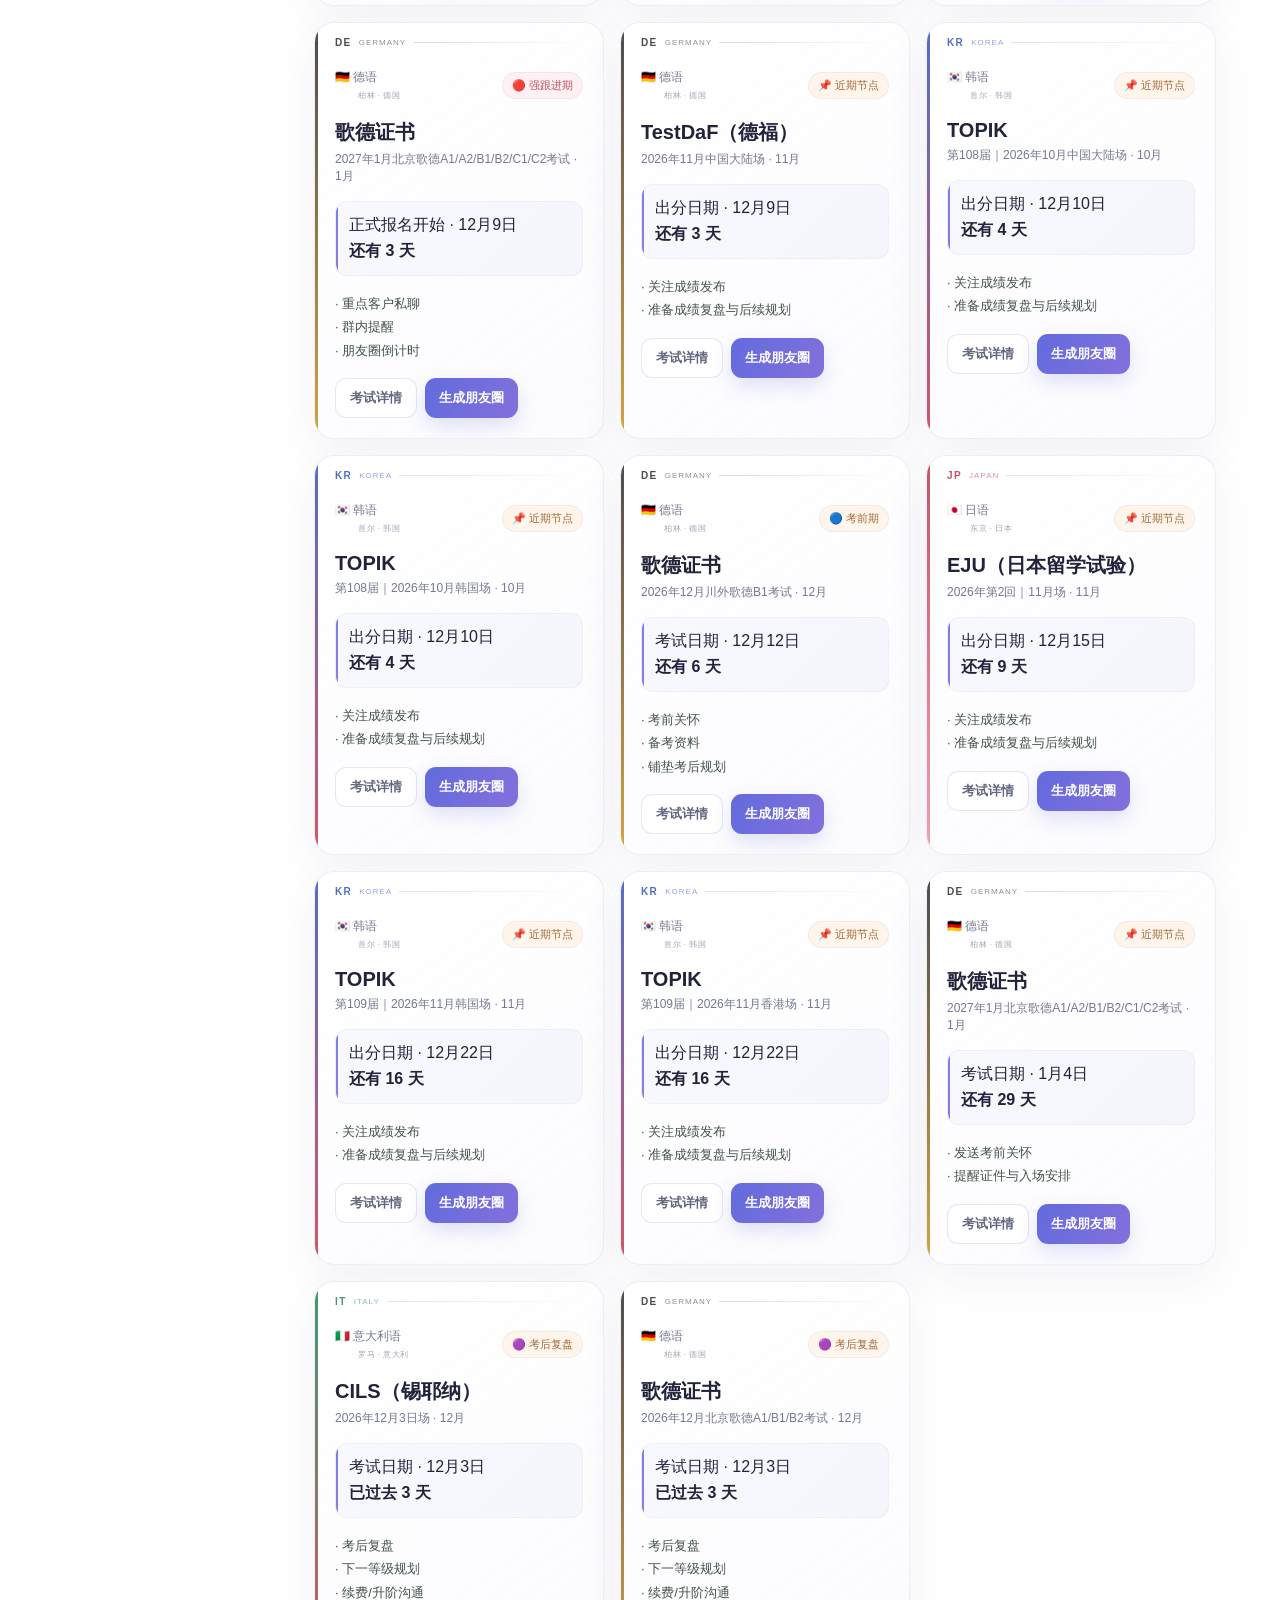
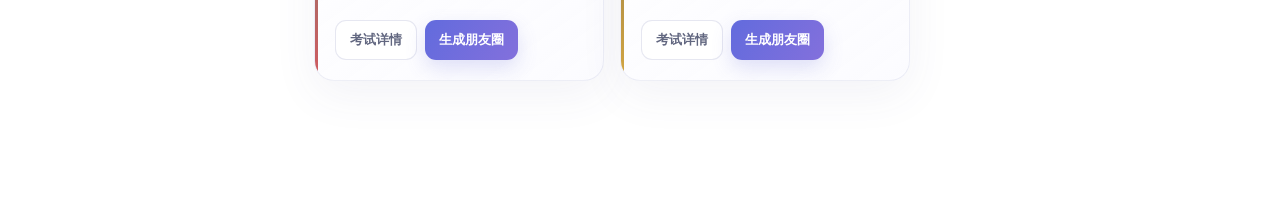
==== commit eefb7f16: "调整德国硕士大三规划内容" ====
--- a/index.html
+++ b/index.html
@@ -53,7 +53,7 @@
   <script src="js/calendar.js?v=44"></script>
   <script src="js/ui.js?v=56"></script>
   <script src="js/studyPlan.js?v=1"></script>
-  <script src="js/studyPlanBoard.js?v=16"></script>
+  <script src="js/studyPlanBoard.js?v=17"></script>
   <script src="js/koreaPlan.js?v=1"></script>
   <script src="js/koreaPlanCompact.js?v=1"></script>
   <script src="js/koreaPlanFinal.js?v=8"></script>
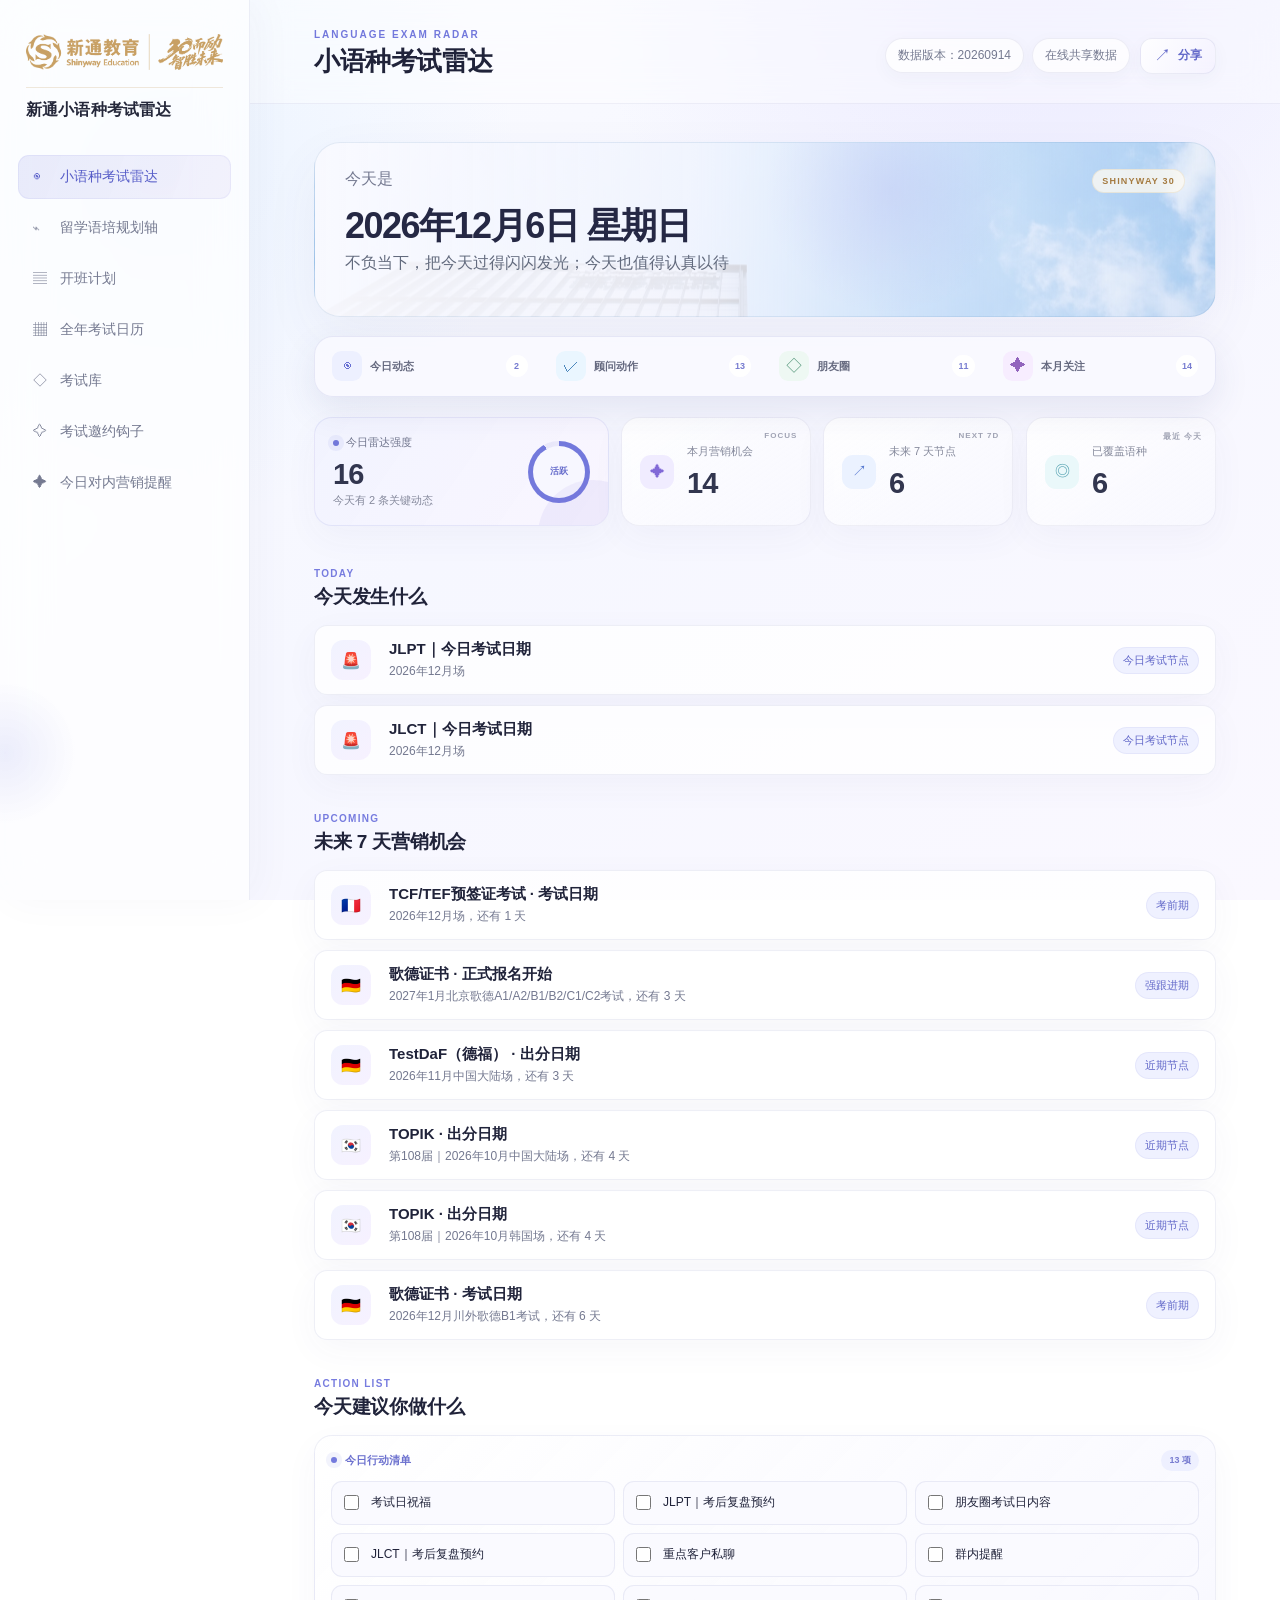
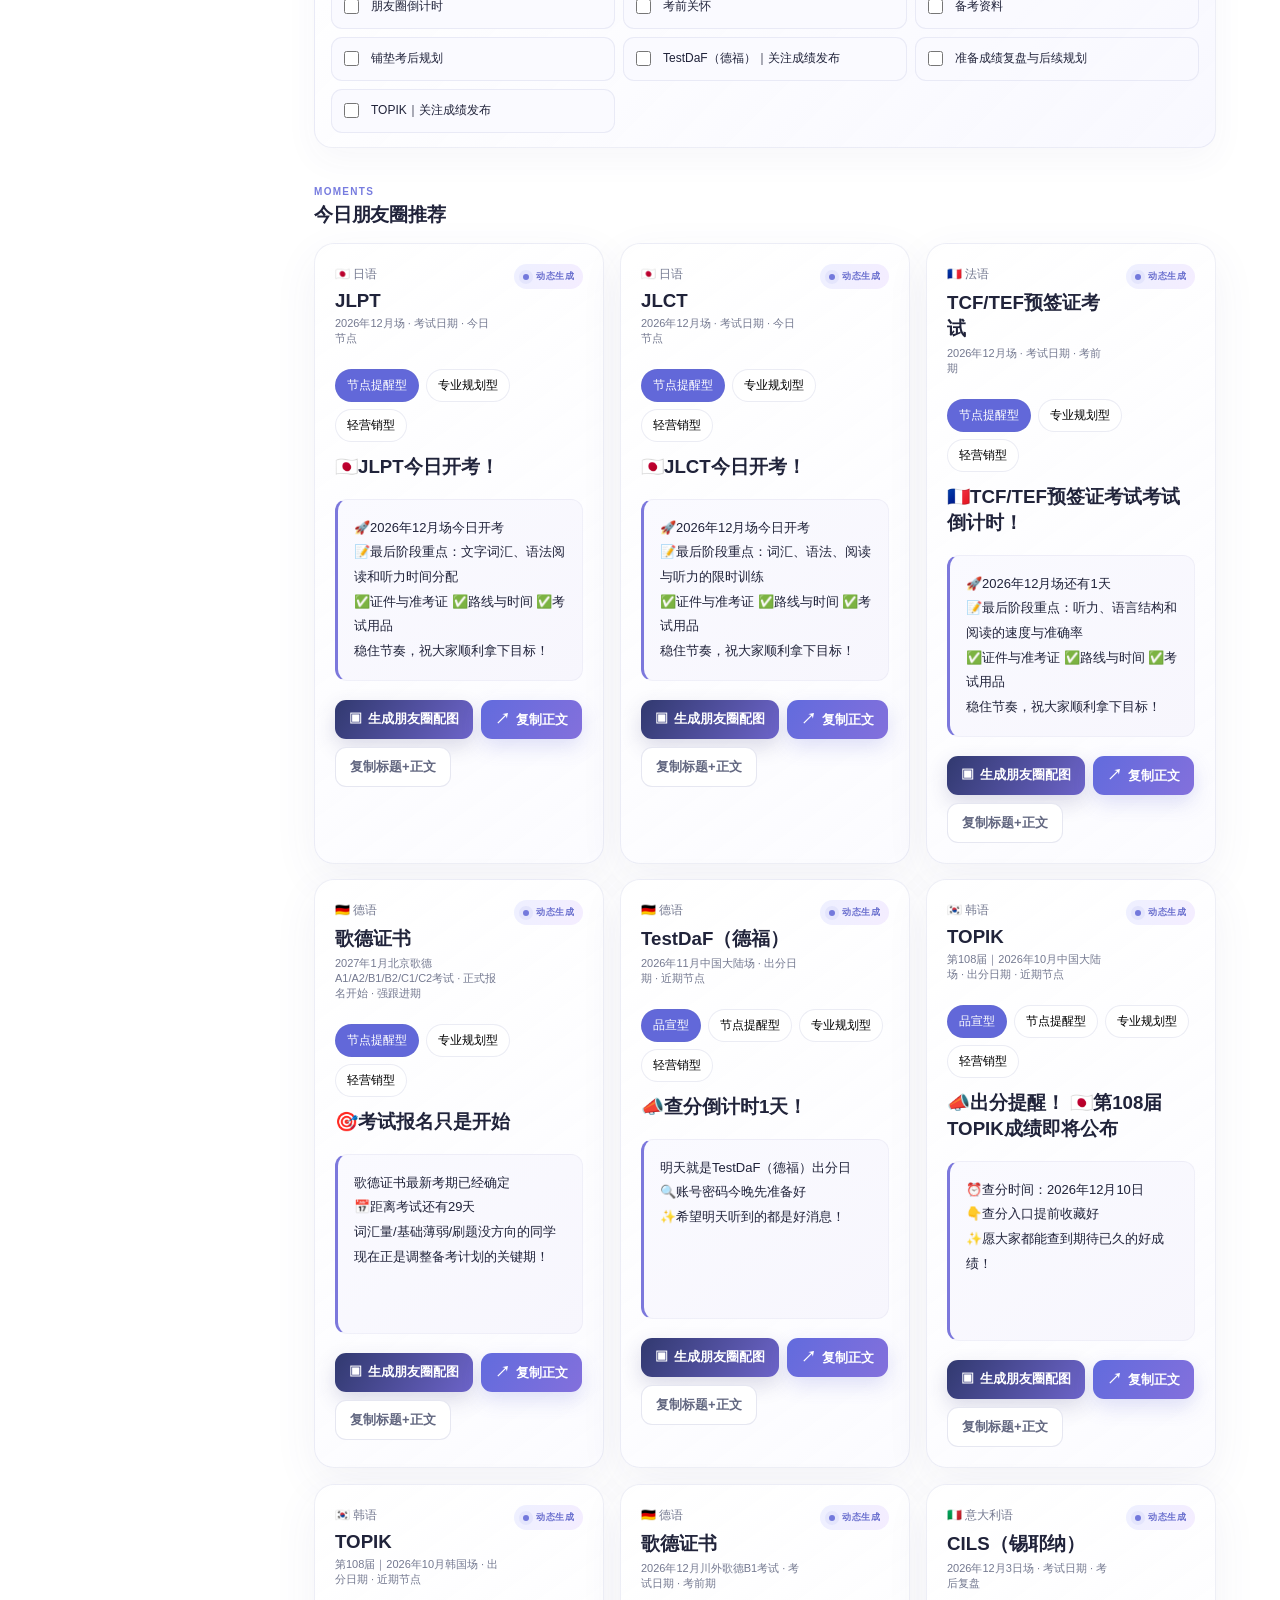
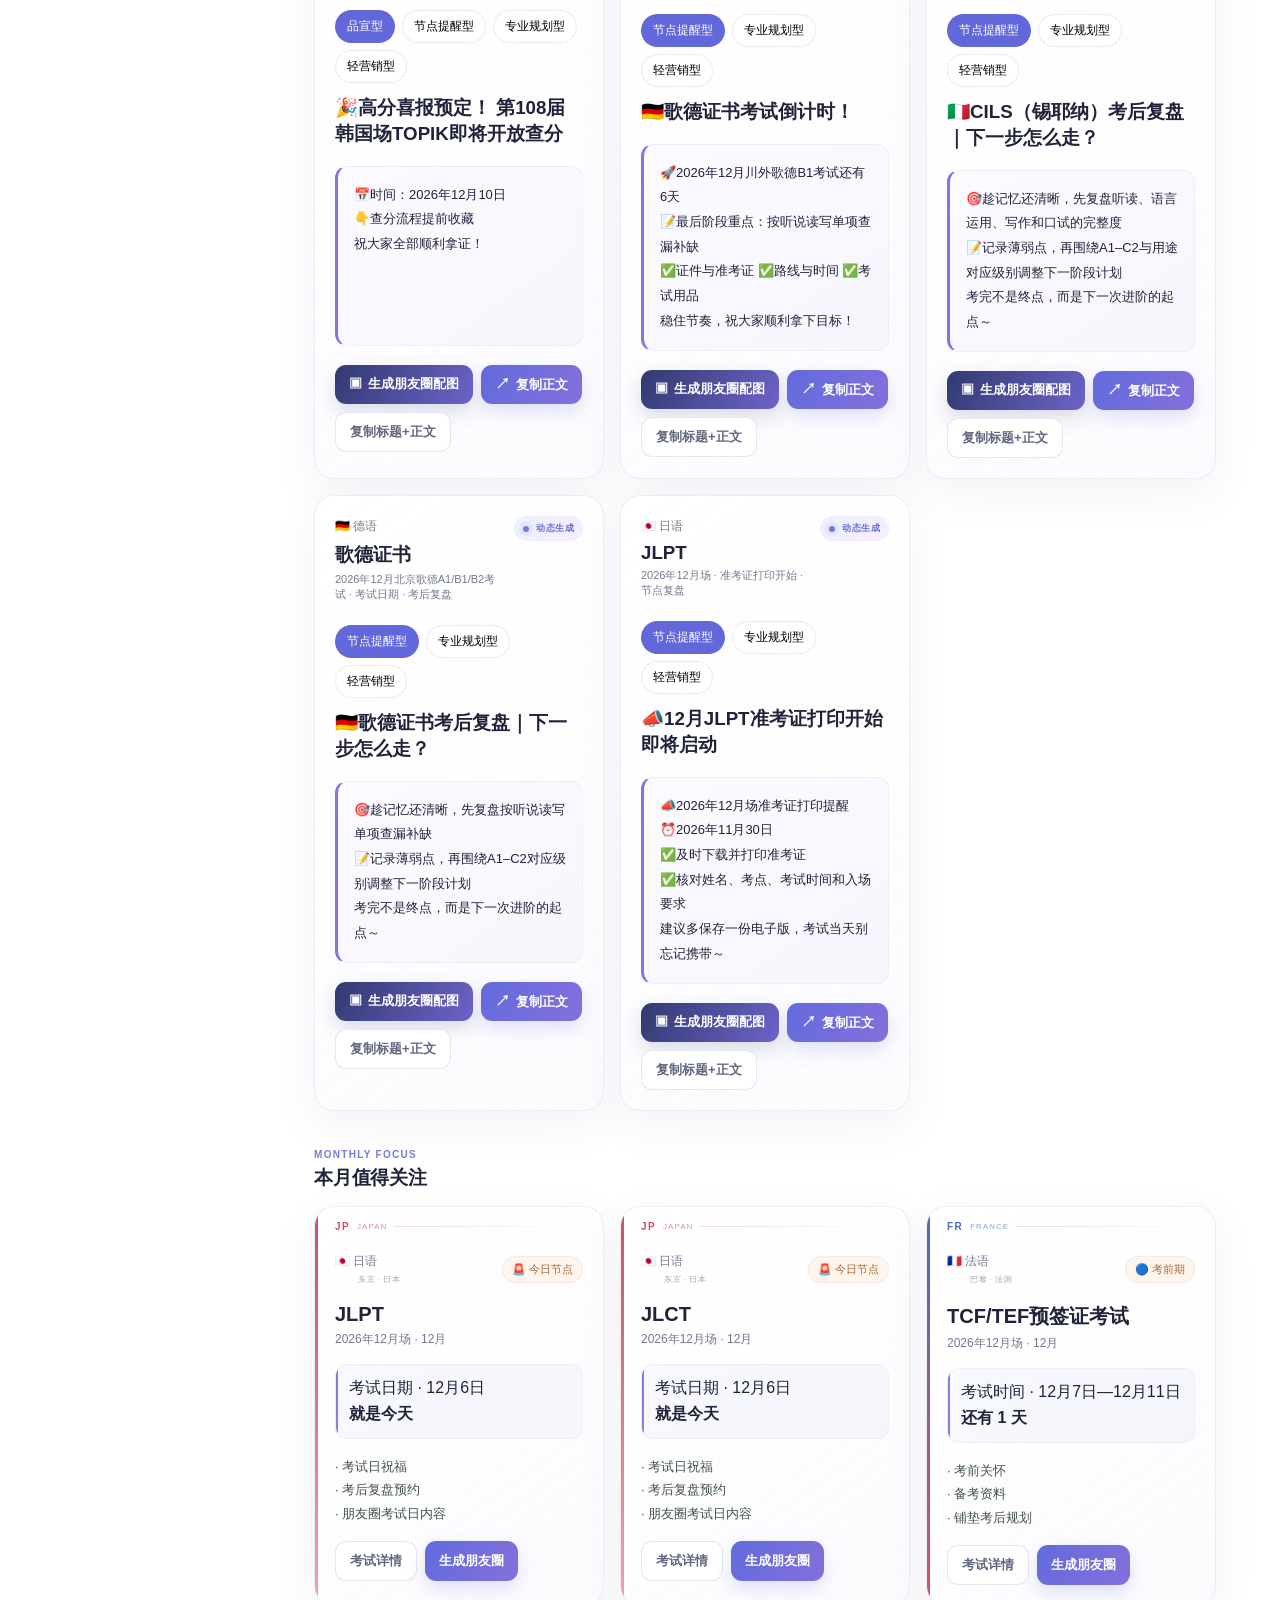
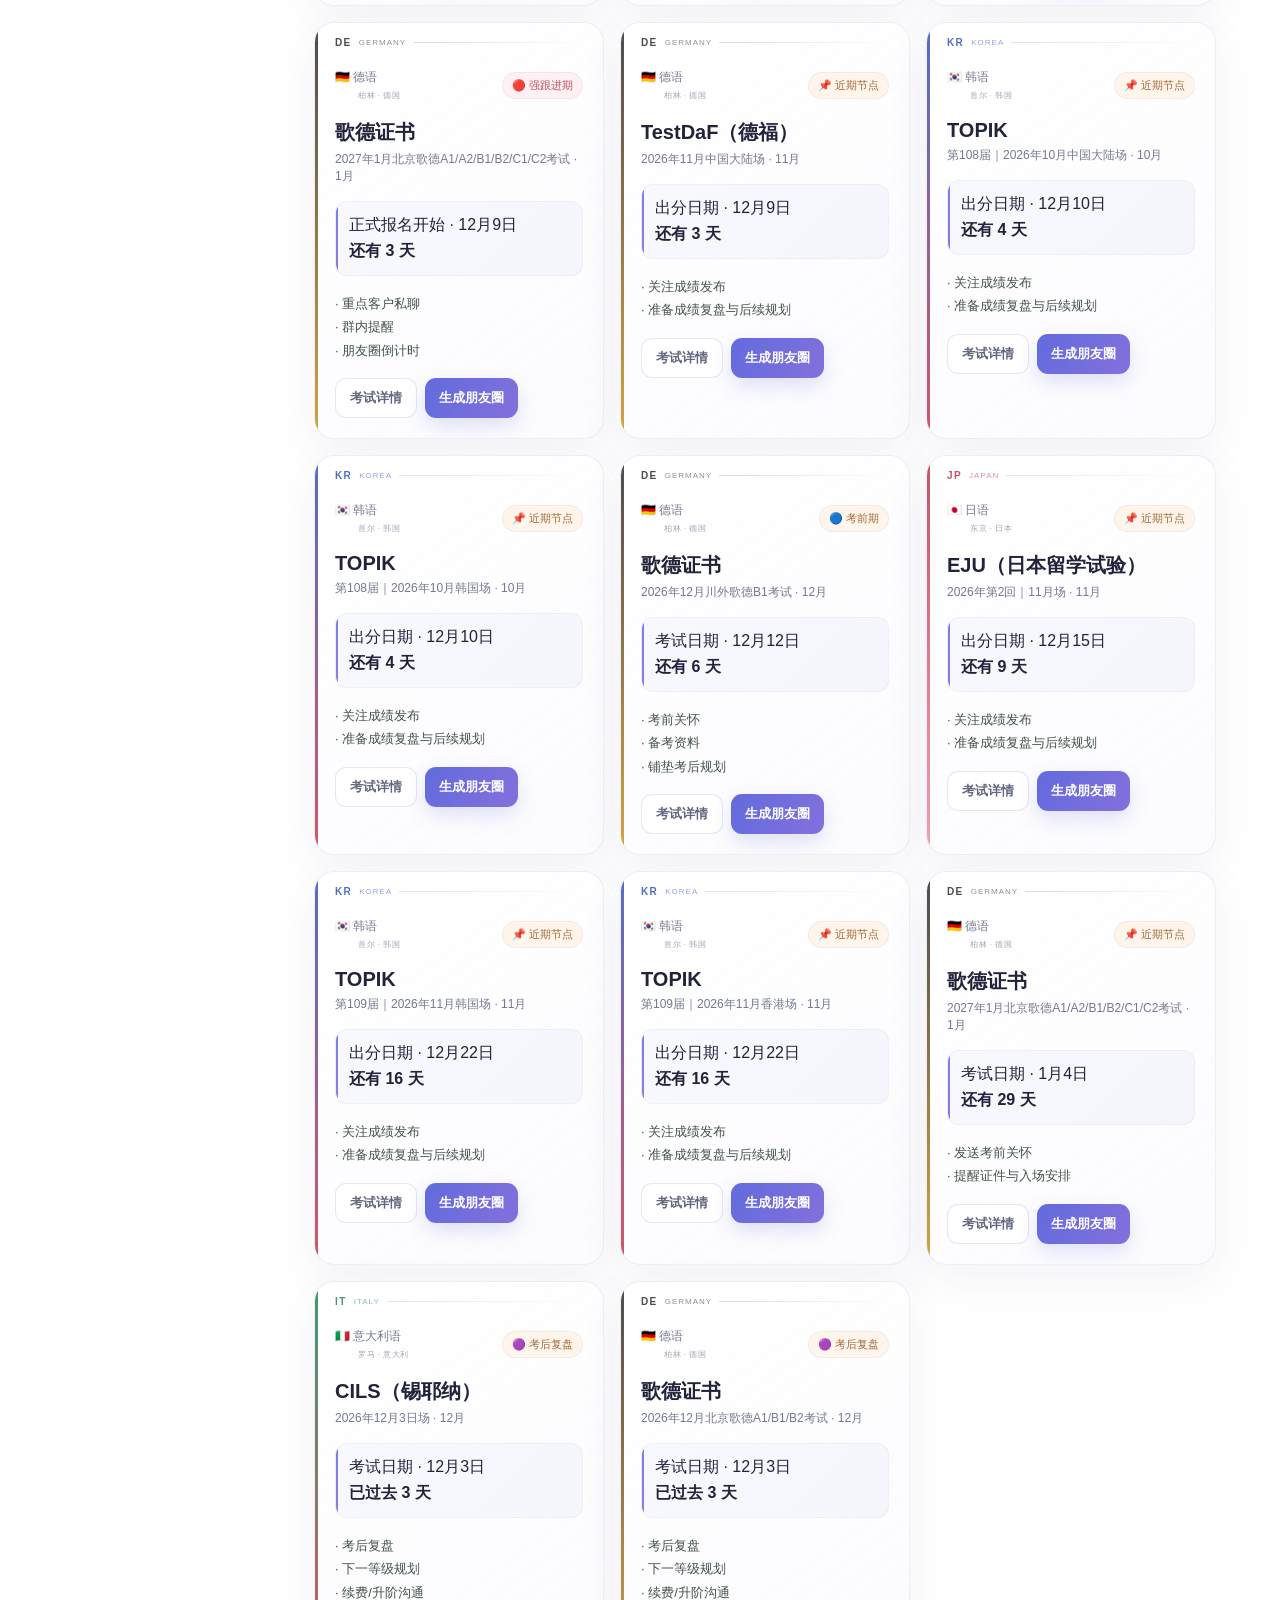
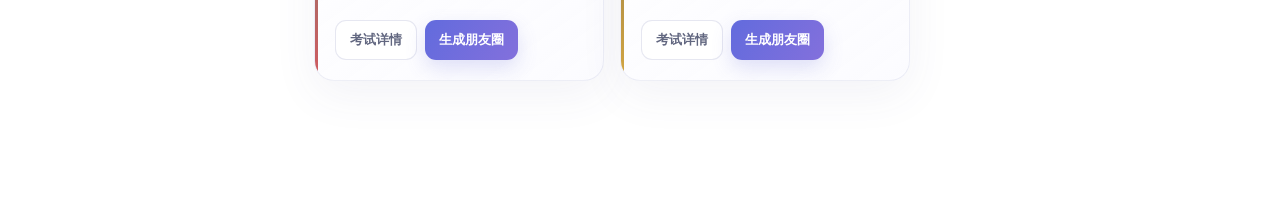
==== commit b9327dc0: "补充韩国硕士秋季大四上阶段" ====
--- a/index.html
+++ b/index.html
@@ -56,7 +56,7 @@
   <script src="js/studyPlanBoard.js?v=17"></script>
   <script src="js/koreaPlan.js?v=1"></script>
   <script src="js/koreaPlanCompact.js?v=1"></script>
-  <script src="js/koreaPlanFinal.js?v=8"></script>
+  <script src="js/koreaPlanFinal.js?v=9"></script>
   <script src="js/japanPlan.js?v=22"></script>
   <script src="js/customTimeline.js?v=4"></script>
   <script src="js/analytics.js?v=2"></script>
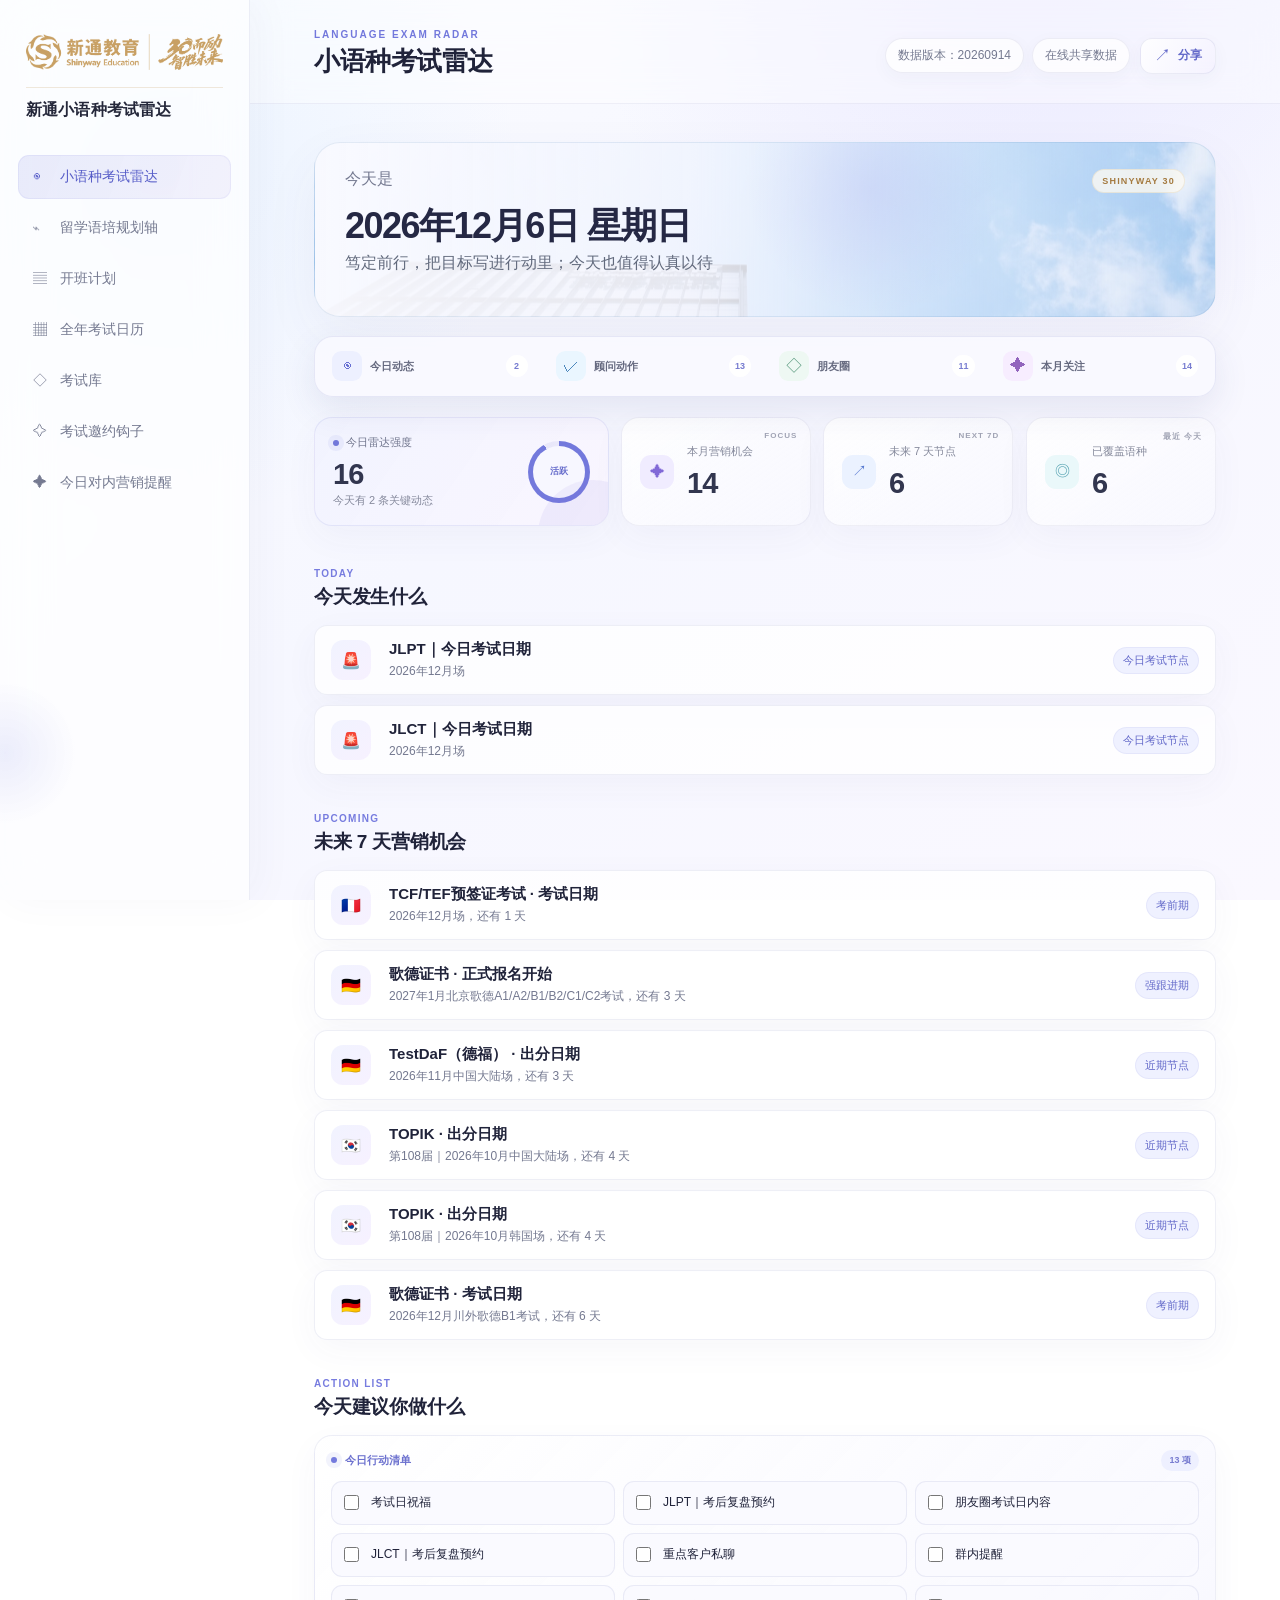
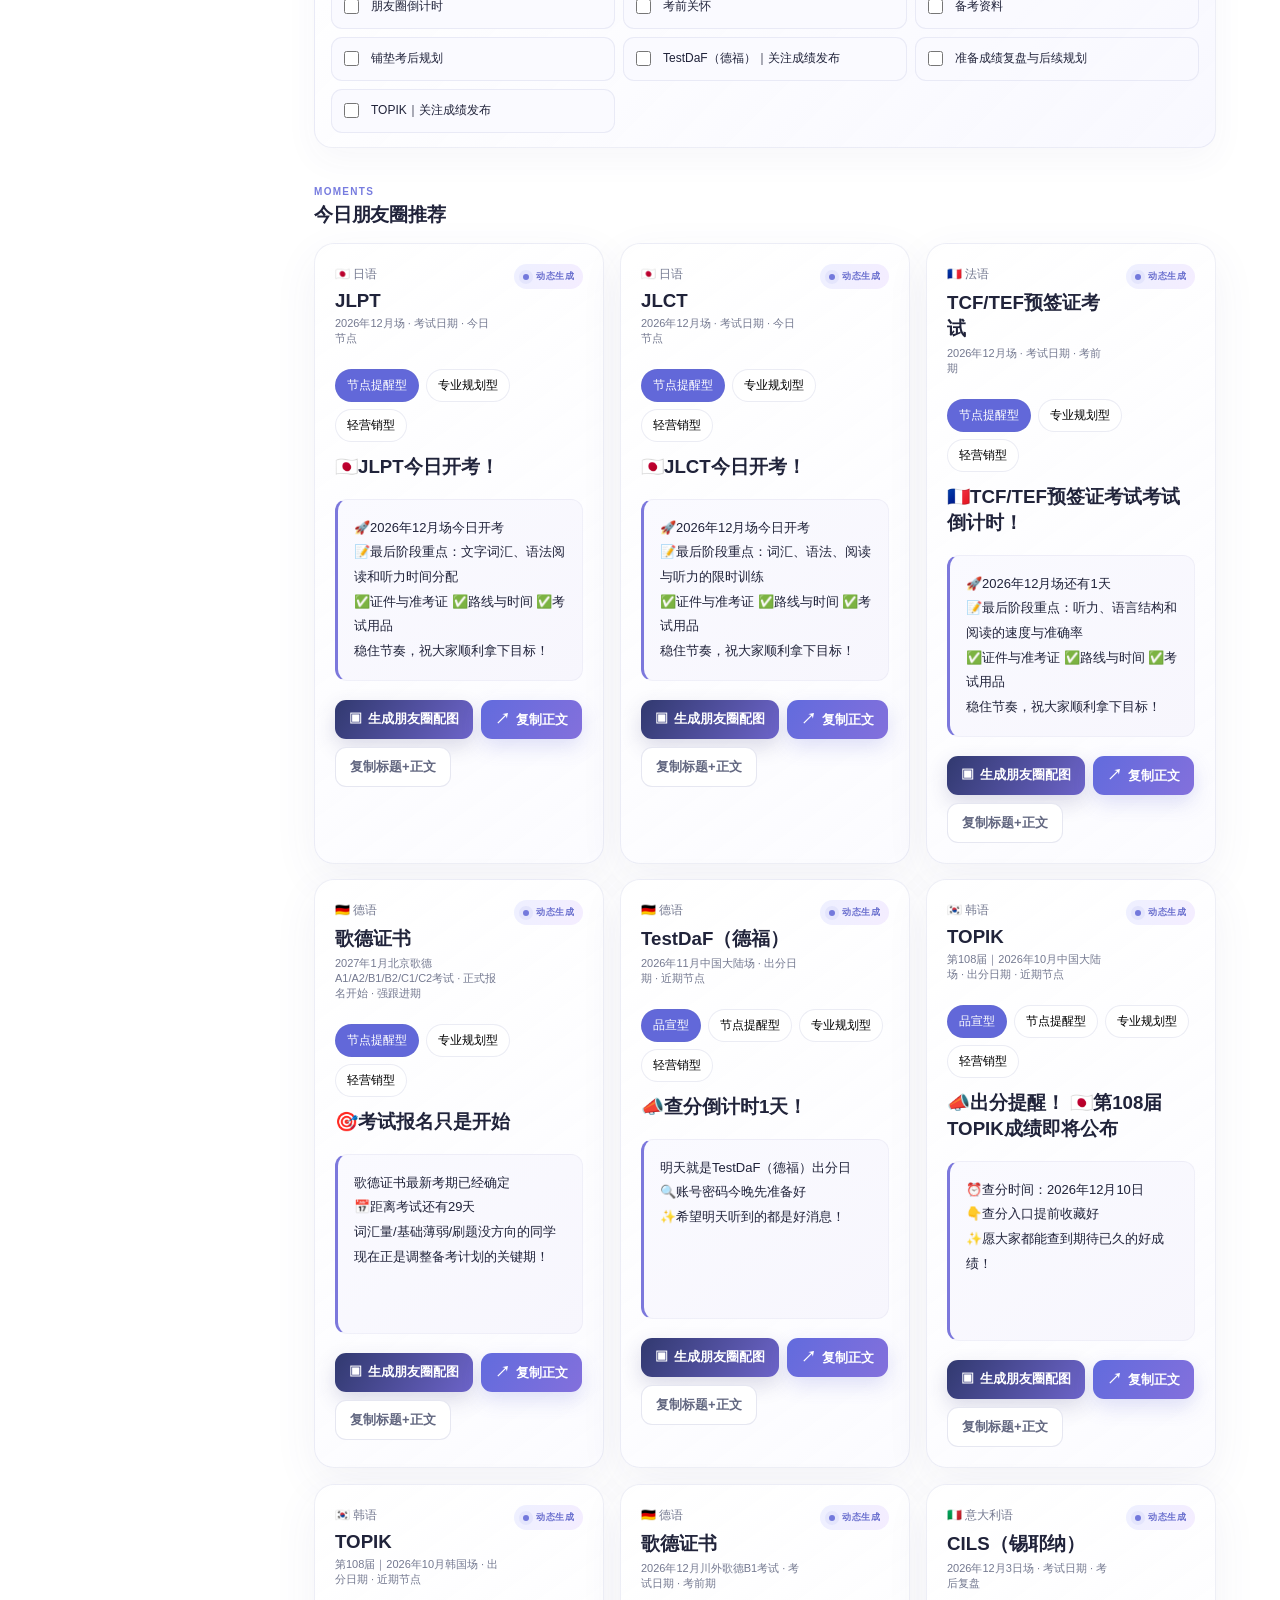
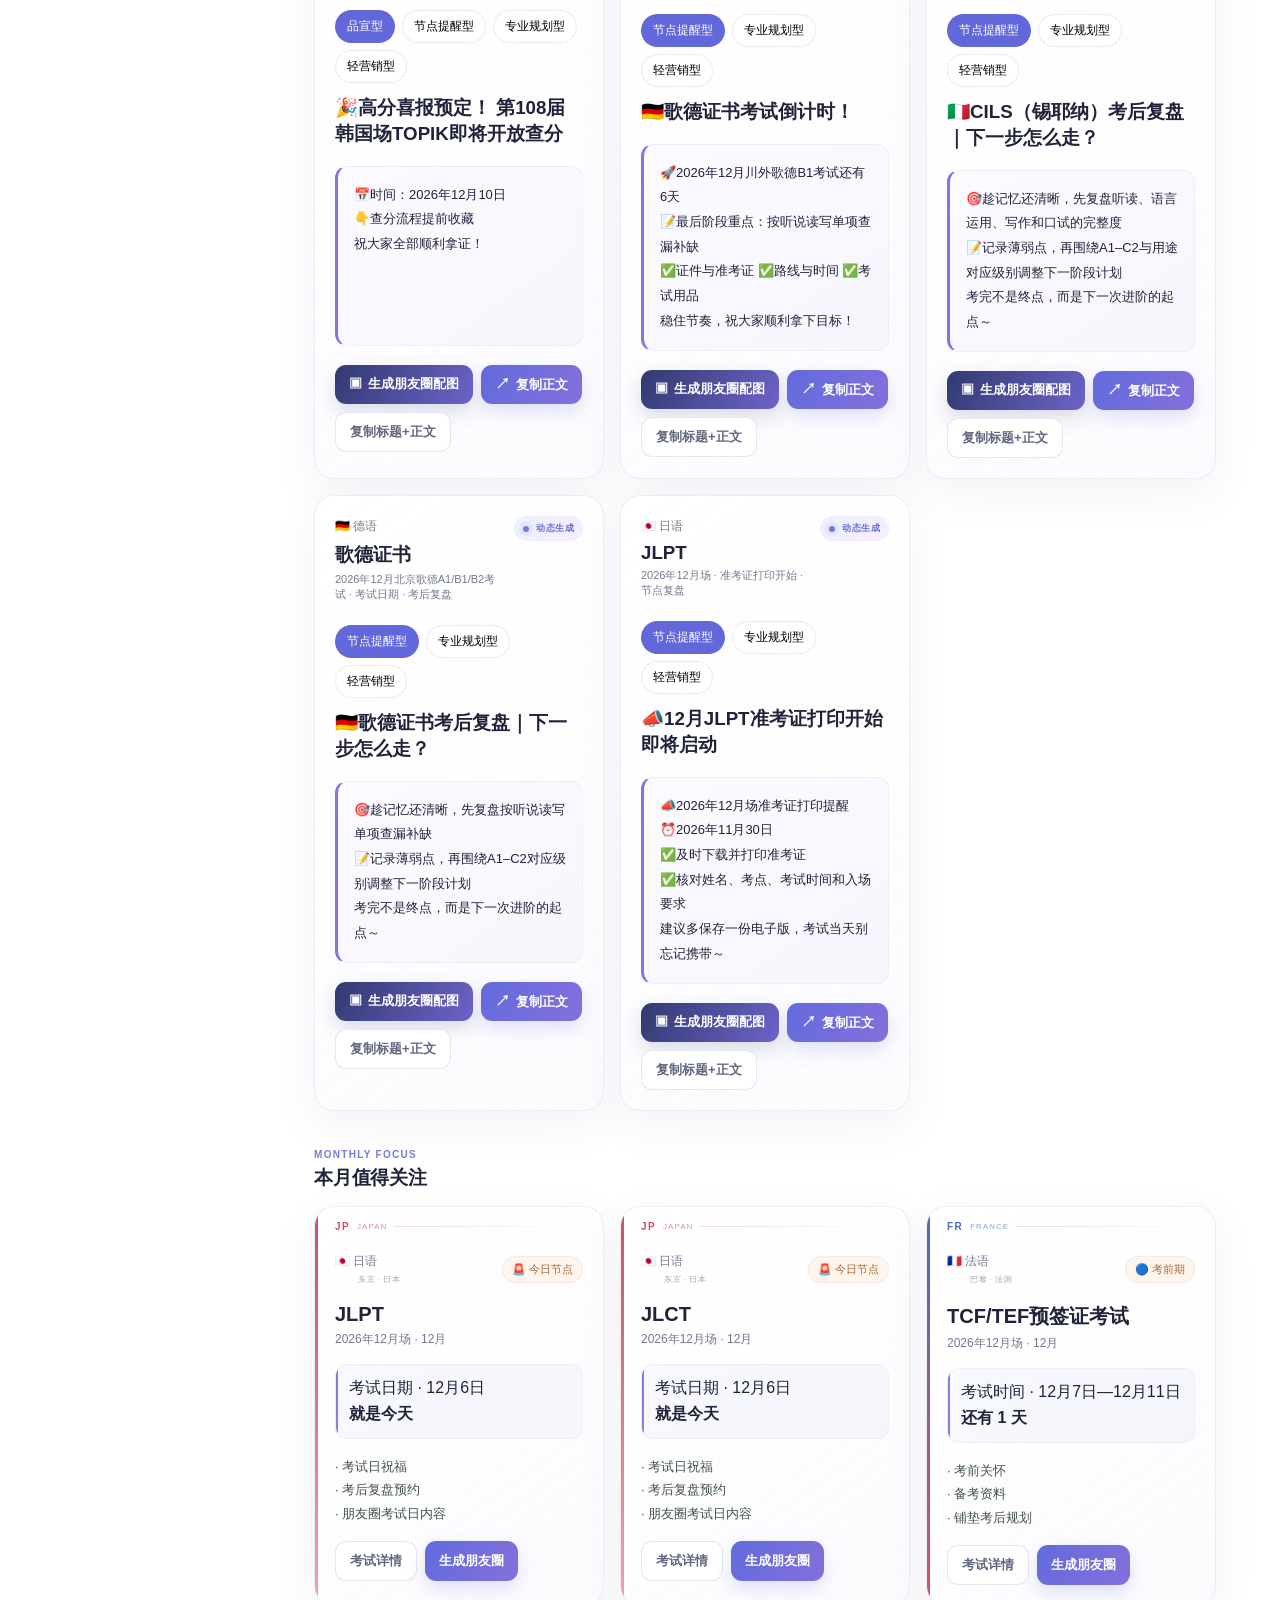
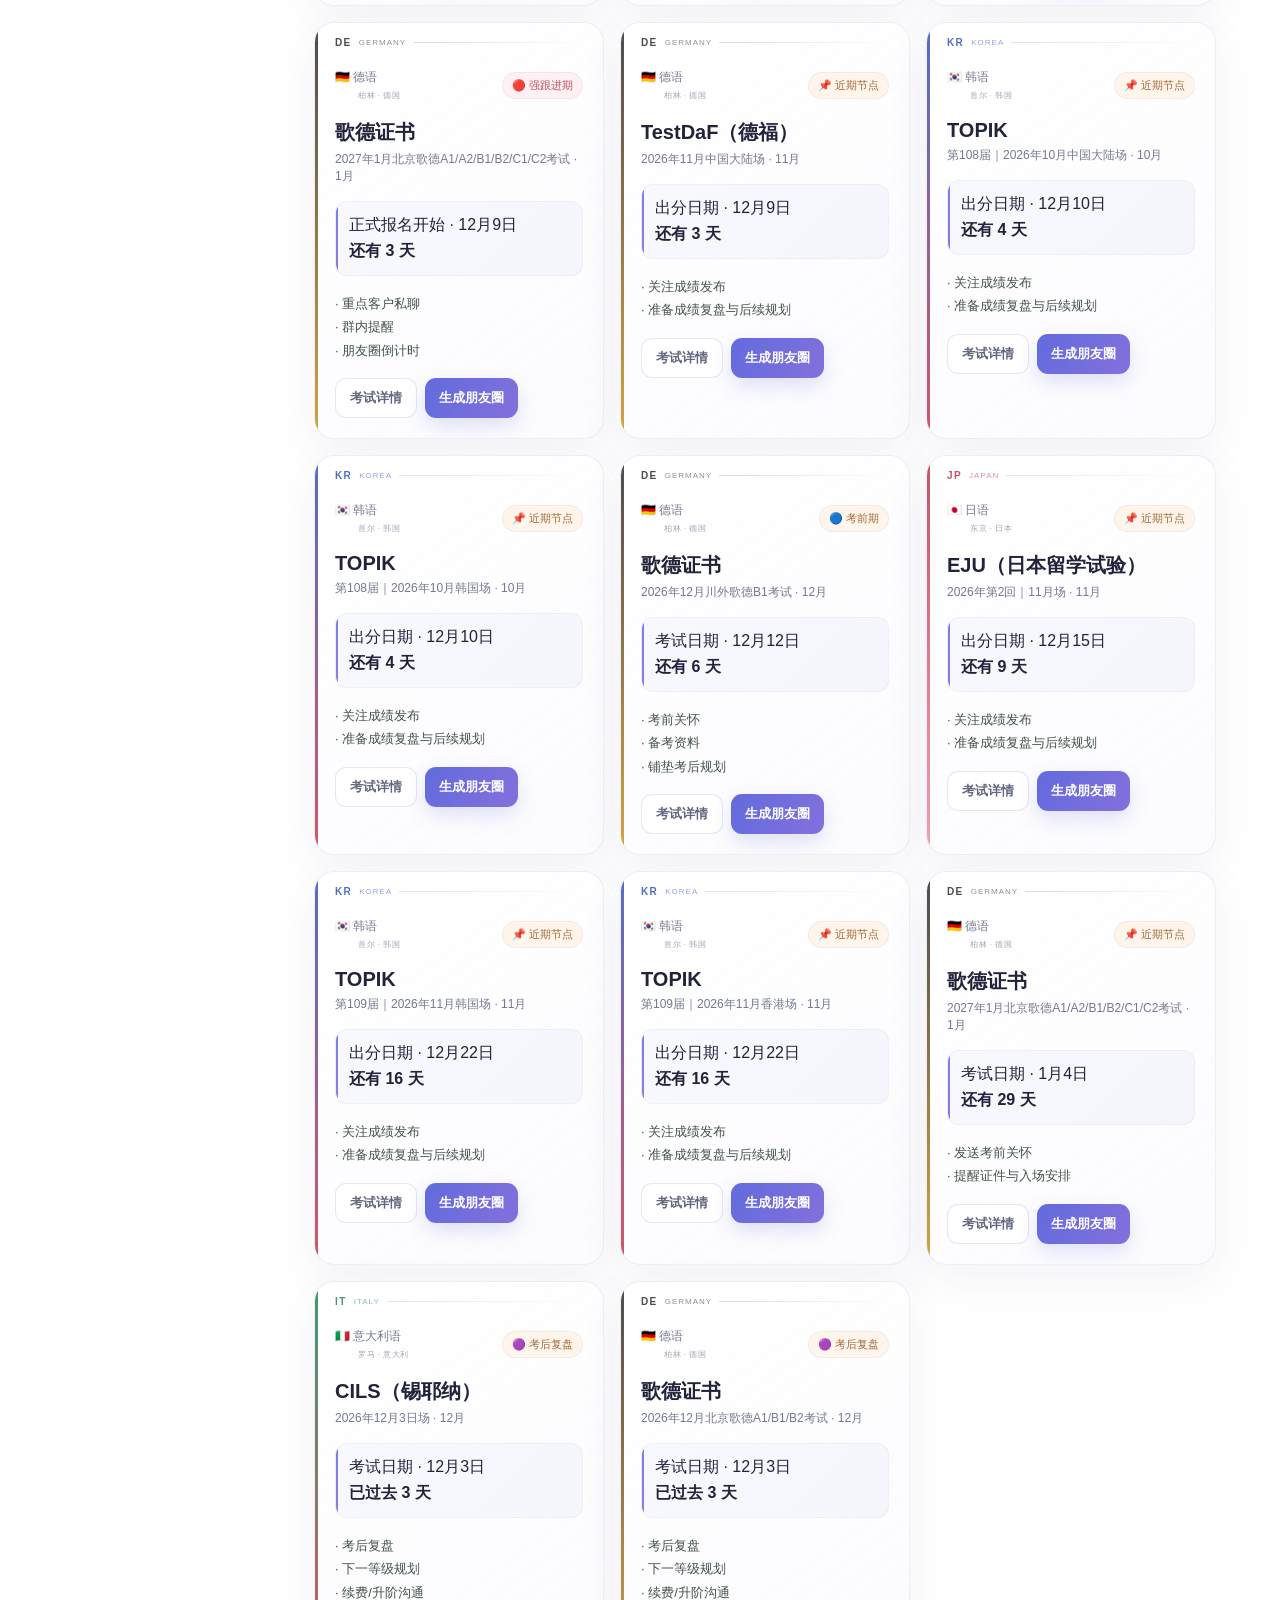
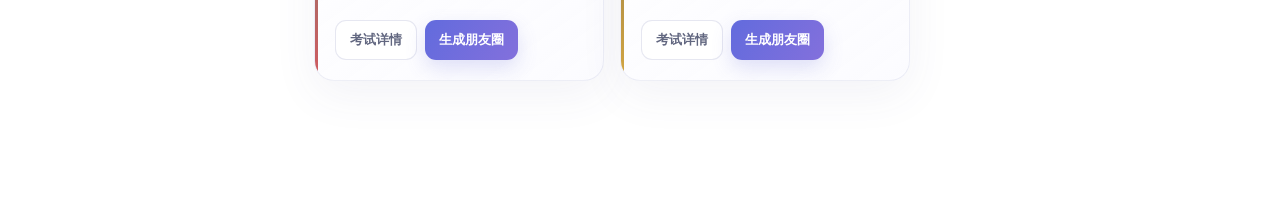
==== commit f4f2be73: "修复个性时间轴重点样式" ====
--- a/index.html
+++ b/index.html
@@ -21,7 +21,7 @@
   <link rel="stylesheet" href="css/korea-levels.css?v=4">
   <link rel="stylesheet" href="css/japan-plan.css?v=9">
   <link rel="stylesheet" href="css/roadmap-readable.css?v=18">
-  <link rel="stylesheet" href="css/custom-timeline.css?v=4">
+  <link rel="stylesheet" href="css/custom-timeline.css?v=5">
 </head>
 <body>
   <aside class="sidebar">
@@ -58,7 +58,7 @@
   <script src="js/koreaPlanCompact.js?v=1"></script>
   <script src="js/koreaPlanFinal.js?v=9"></script>
   <script src="js/japanPlan.js?v=22"></script>
-  <script src="js/customTimeline.js?v=4"></script>
+  <script src="js/customTimeline.js?v=9"></script>
   <script src="js/analytics.js?v=2"></script>
   <script src="js/app.js?v=52"></script>
 </body>
--- a/css/custom-timeline.css
+++ b/css/custom-timeline.css
@@ -7,5 +7,6 @@
 .timeline-edit-fields{display:grid;grid-template-columns:145px minmax(0,1fr) minmax(0,1fr);gap:10px}.timeline-edit-fields label{display:flex;min-width:0;flex-direction:column;gap:6px;color:#73778d;font-size:9px;font-weight:750}.timeline-edit-fields label>span{display:flex;justify-content:space-between}.timeline-edit-fields label small{color:#a1a4b4;font-size:8px}.timeline-edit-fields input,.timeline-edit-fields textarea{width:100%;border:1px solid #e2e4f1;border-radius:11px;background:#f9faff;color:#282d48;padding:9px 10px;font:650 11px/1.45 inherit;outline:none}.timeline-edit-fields textarea{height:86px;resize:vertical}.timeline-edit-fields input:focus,.timeline-edit-fields textarea:focus{border-color:#9298e3;background:#fff;box-shadow:0 0 0 3px rgba(108,113,211,.08)}
 .timeline-editor-actions{position:absolute;z-index:3;left:0;right:0;bottom:0;display:flex;align-items:center;gap:12px;min-height:82px;padding:14px 20px;border-top:1px solid rgba(105,110,177,.12);background:rgba(255,255,255,.96);box-shadow:0 -12px 32px rgba(59,63,118,.08);backdrop-filter:blur(18px)}.timeline-editor-actions>span{color:#999cad;font-size:9px}.timeline-editor-actions>div{display:flex;gap:9px;margin-left:auto}.timeline-editor-actions .btn{min-height:45px;padding:0 18px}.timeline-editor-actions .primary{min-width:190px;background:linear-gradient(120deg,#5969dc,#896cdb);box-shadow:0 9px 23px rgba(91,96,205,.27);font-size:13px}.custom-reset{color:#b65462!important;background:#fff2f4!important}
 .custom-learning,.custom-application{gap:4px!important;padding:5px!important;overflow:hidden!important}.custom-learning p,.custom-application p{margin:0!important;padding:5px!important;font-size:8px!important;line-height:1.3!important;overflow-wrap:anywhere}
+.custom-learning mark,.custom-application mark{display:inline!important;padding:1px 3px!important;border-radius:4px!important;background:#dfe9ff!important;color:#2857a7!important;font-weight:900!important}.custom-application mark{background:#daf4f2!important;color:#087e78!important}
 @media(max-width:1100px) and (min-width:721px){.matrix-page.customized .matrix-grid{grid-template-columns:65px repeat(var(--customcols),minmax(0,1fr))!important}.timeline-edit-fields{grid-template-columns:125px minmax(0,1fr) minmax(0,1fr)}}
 @media(max-width:720px){.custom-timeline-tools{align-items:stretch;gap:7px;padding:7px}.custom-mode-switch{min-width:0;flex:1}.custom-mode-switch button{padding:6px 8px;font-size:10px}.custom-timeline-note{display:none}.custom-edit-button{padding:0 11px;font-size:0}.custom-edit-button span{font-size:16px}.matrix-page.customized .matrix-grid{min-width:max(700px,calc(var(--customcols) * 125px + 80px));grid-template-columns:80px repeat(var(--customcols),minmax(120px,1fr))!important}.modal:has(.timeline-editor){width:100%;height:94vh;border-radius:22px 22px 0 0}.timeline-editor-head{padding:17px 58px 14px 16px}.timeline-editor-icon{width:36px;height:36px}.timeline-editor-head h2{font-size:18px}.timeline-count{display:none}.timeline-editor-grid{grid-template-columns:1fr;padding:12px 12px 105px}.timeline-edit-fields{grid-template-columns:1fr}.timeline-edit-fields textarea{height:82px}.timeline-editor-actions{padding:11px 12px;min-height:76px}.timeline-editor-actions>span,.timeline-editor-actions>div .outline{display:none}.timeline-editor-actions>div{flex:1}.timeline-editor-actions .primary{flex:1;min-width:0}.custom-reset{padding:0 10px!important;font-size:10px!important}}
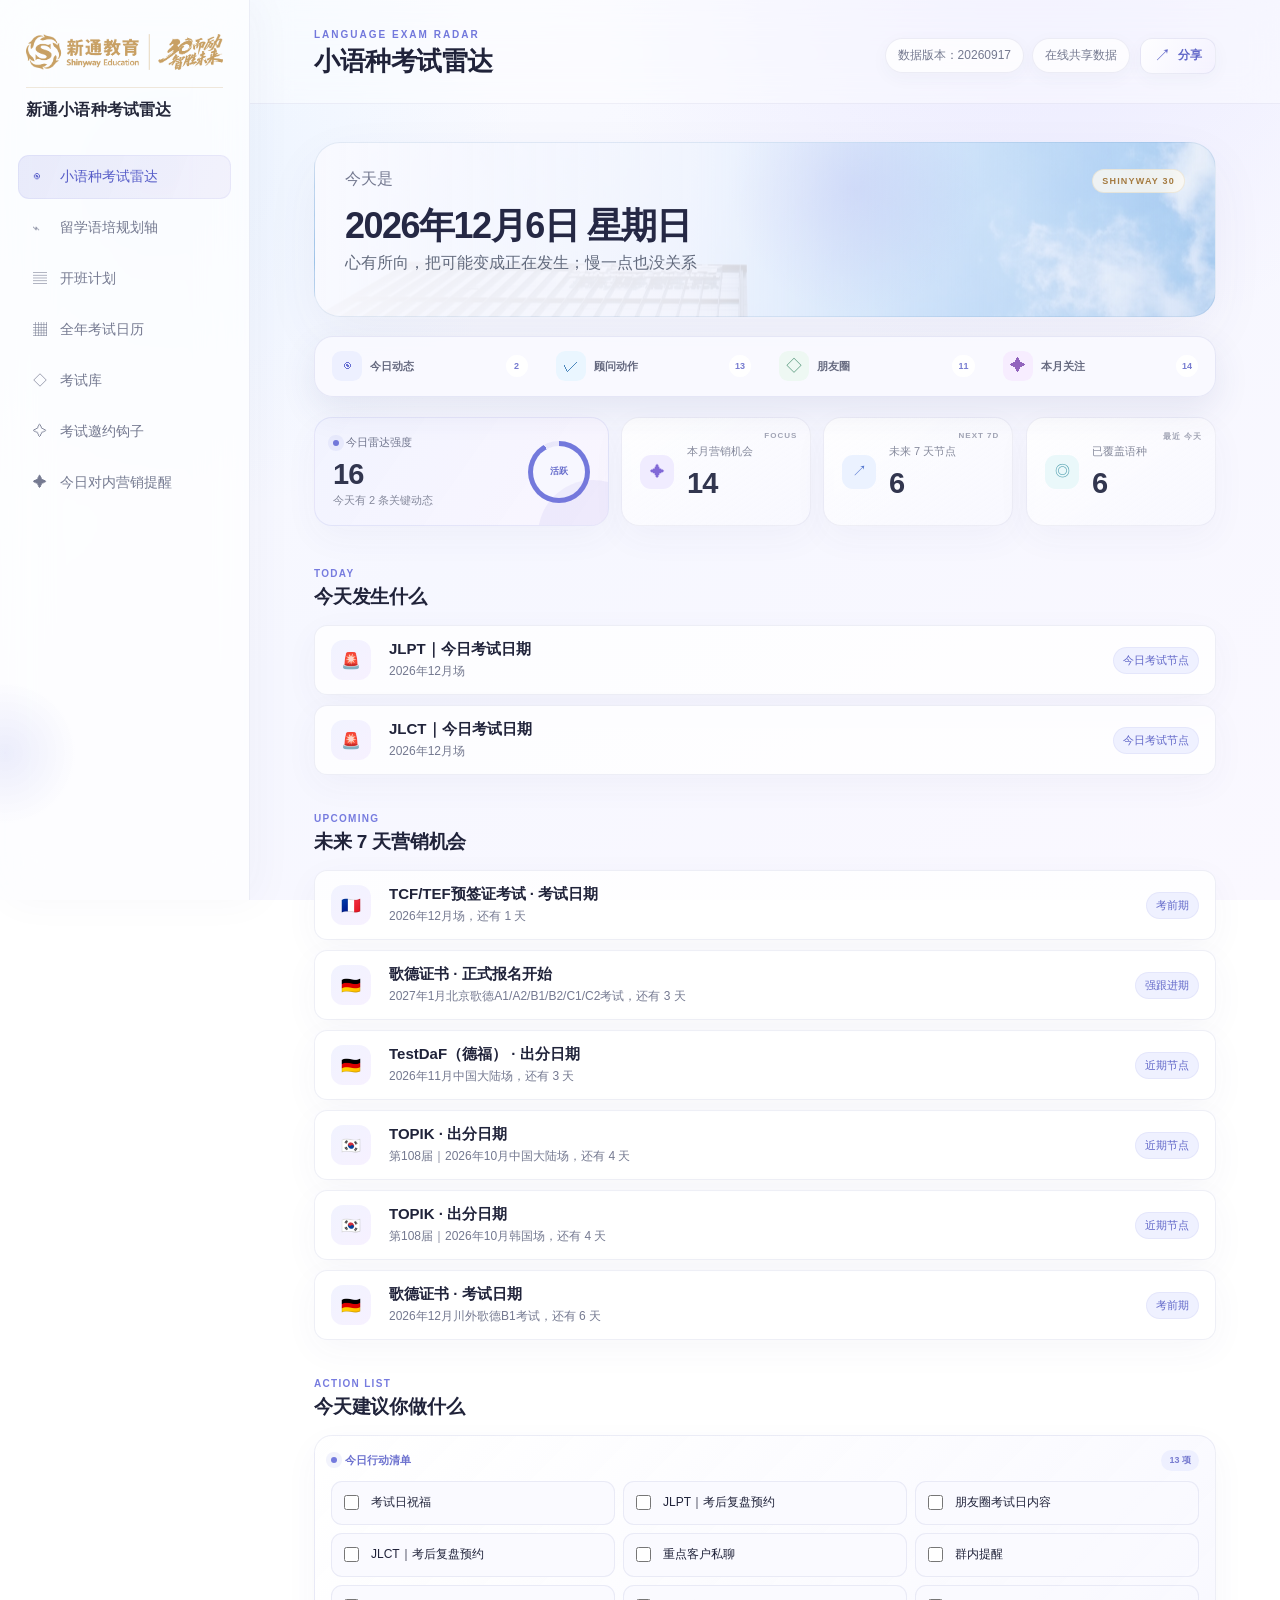
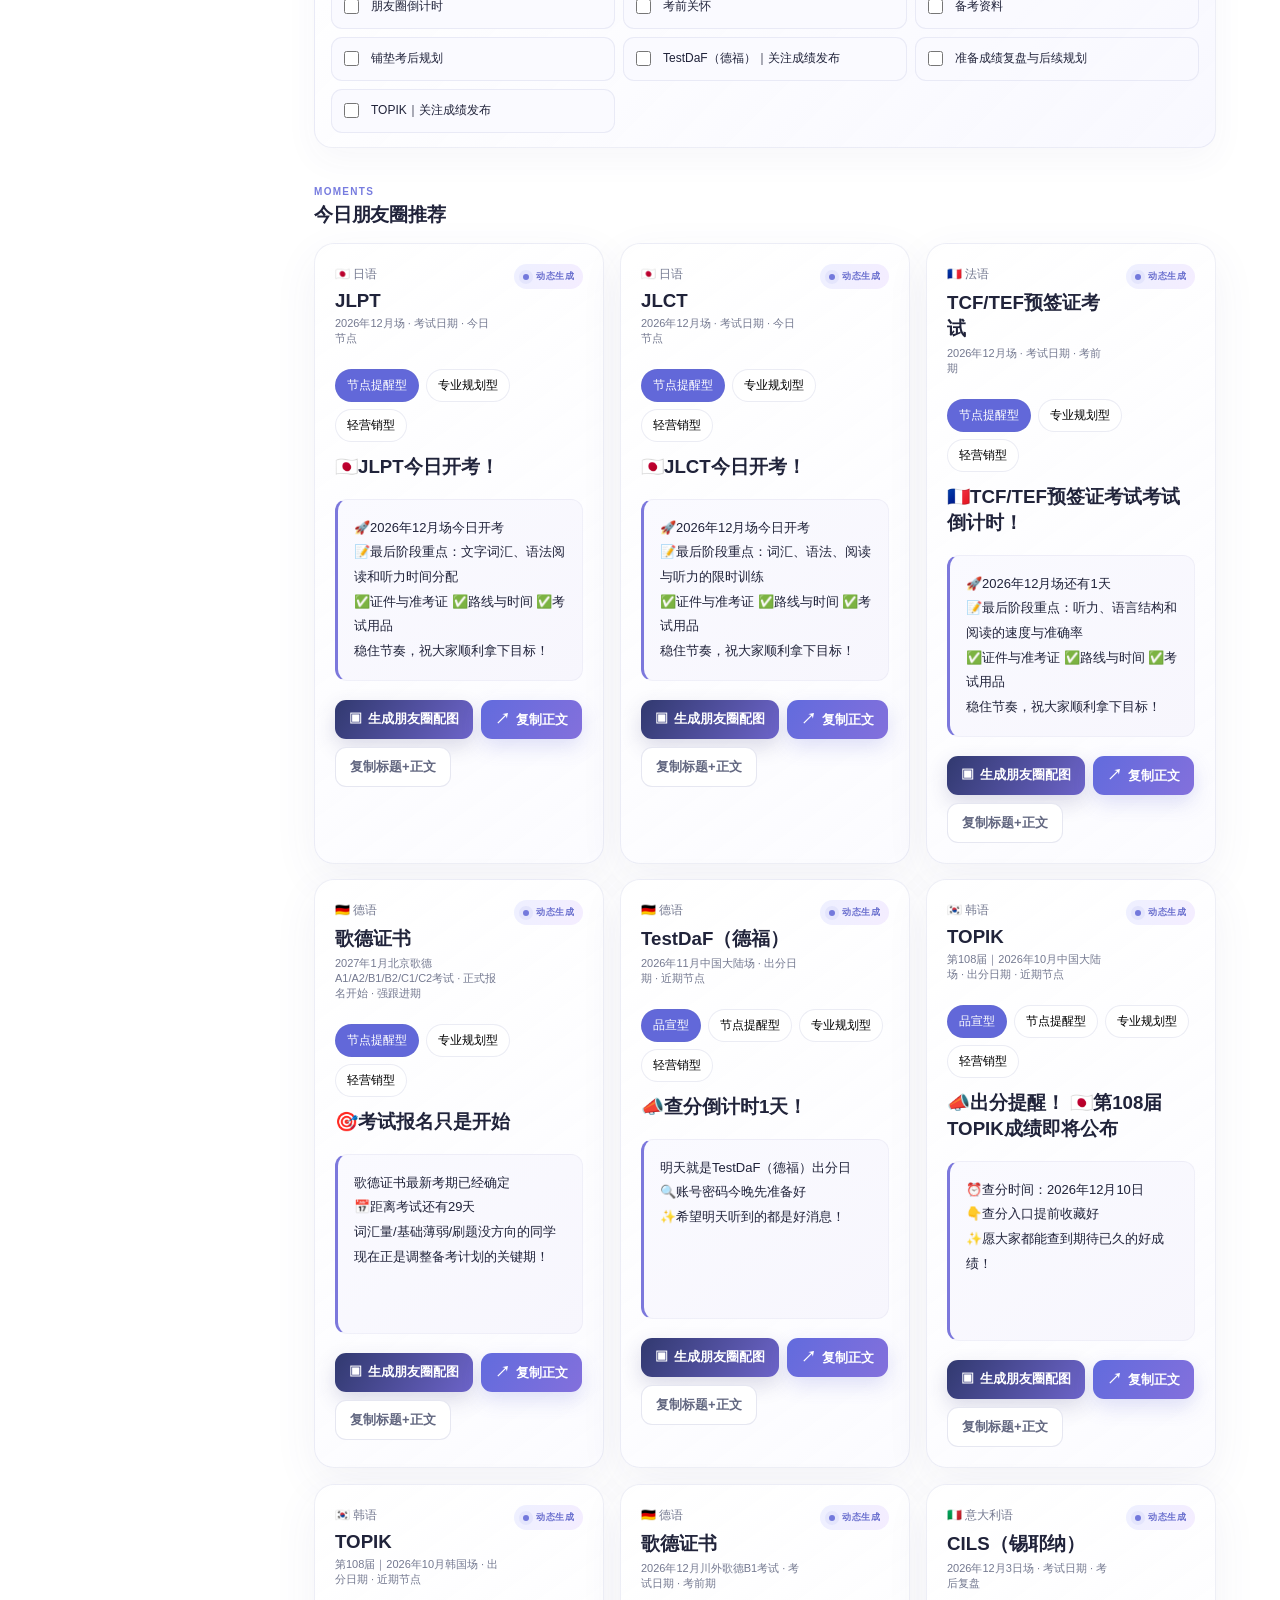
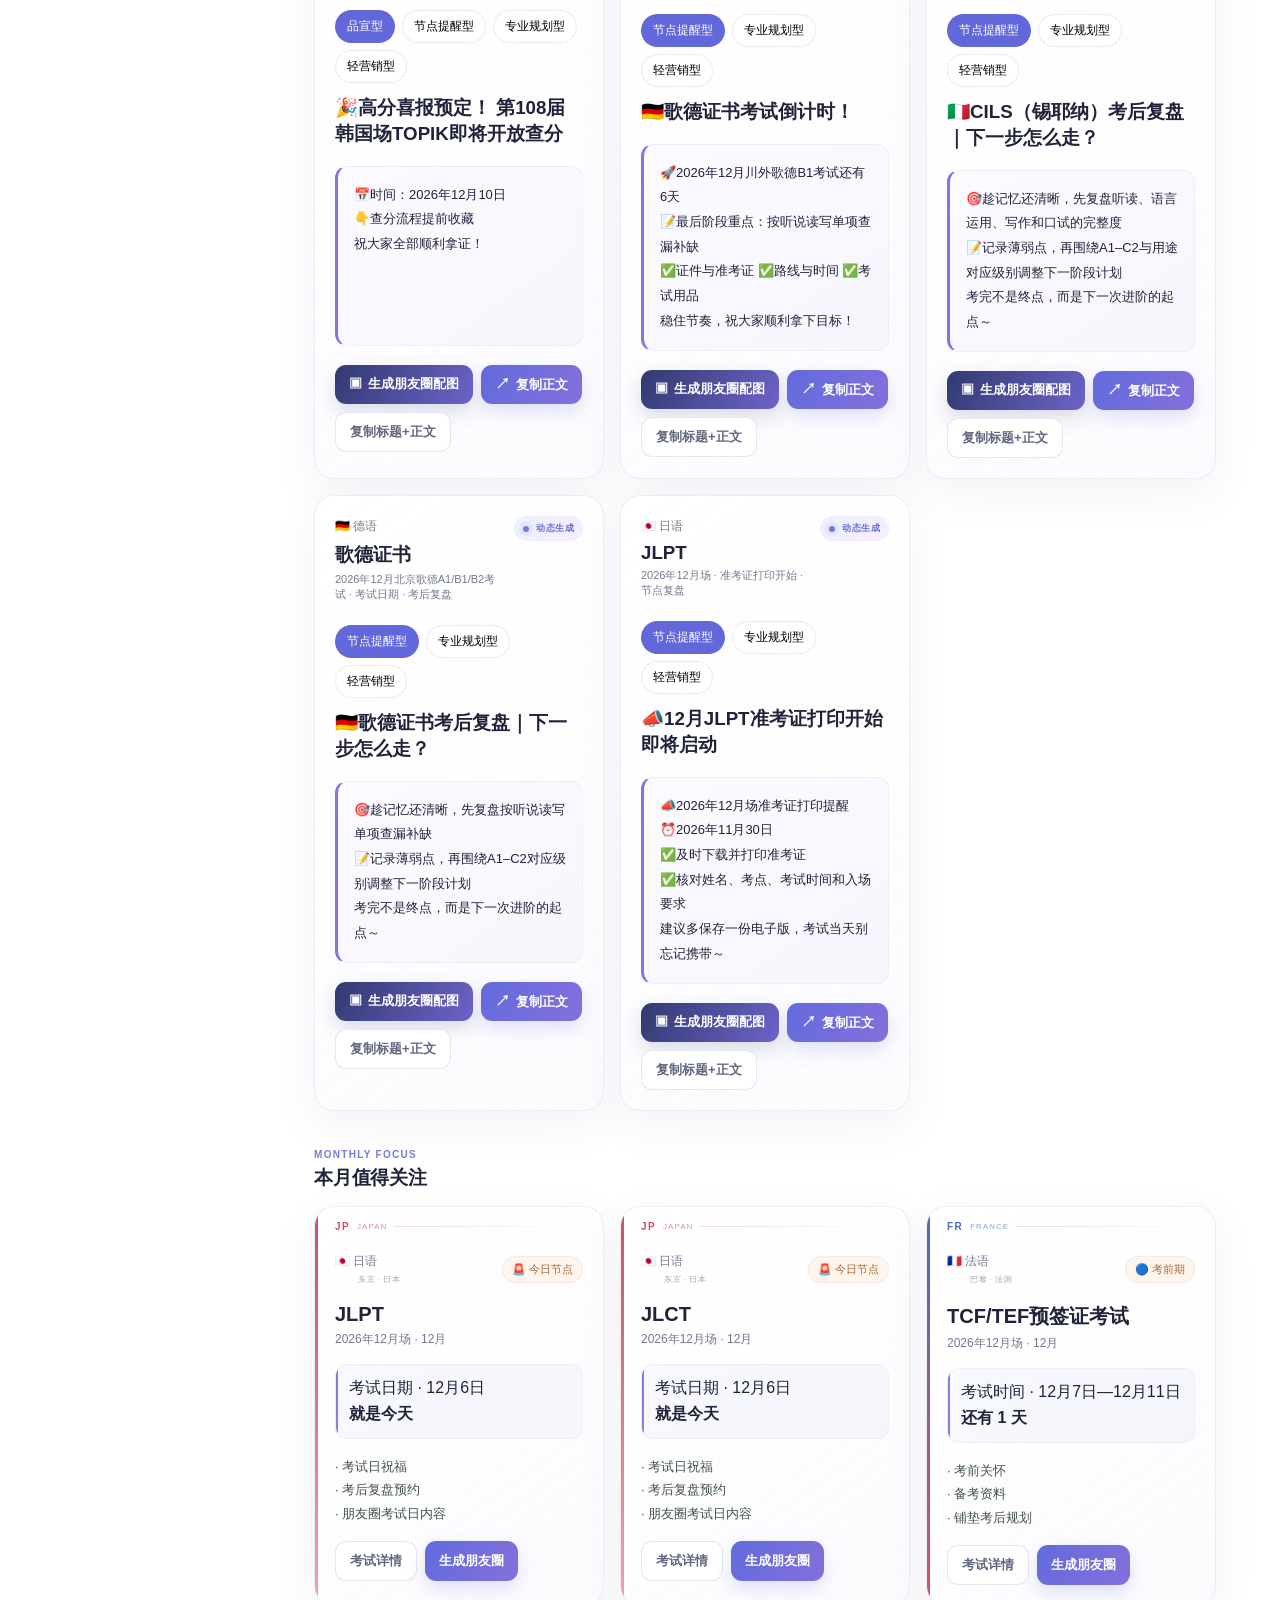
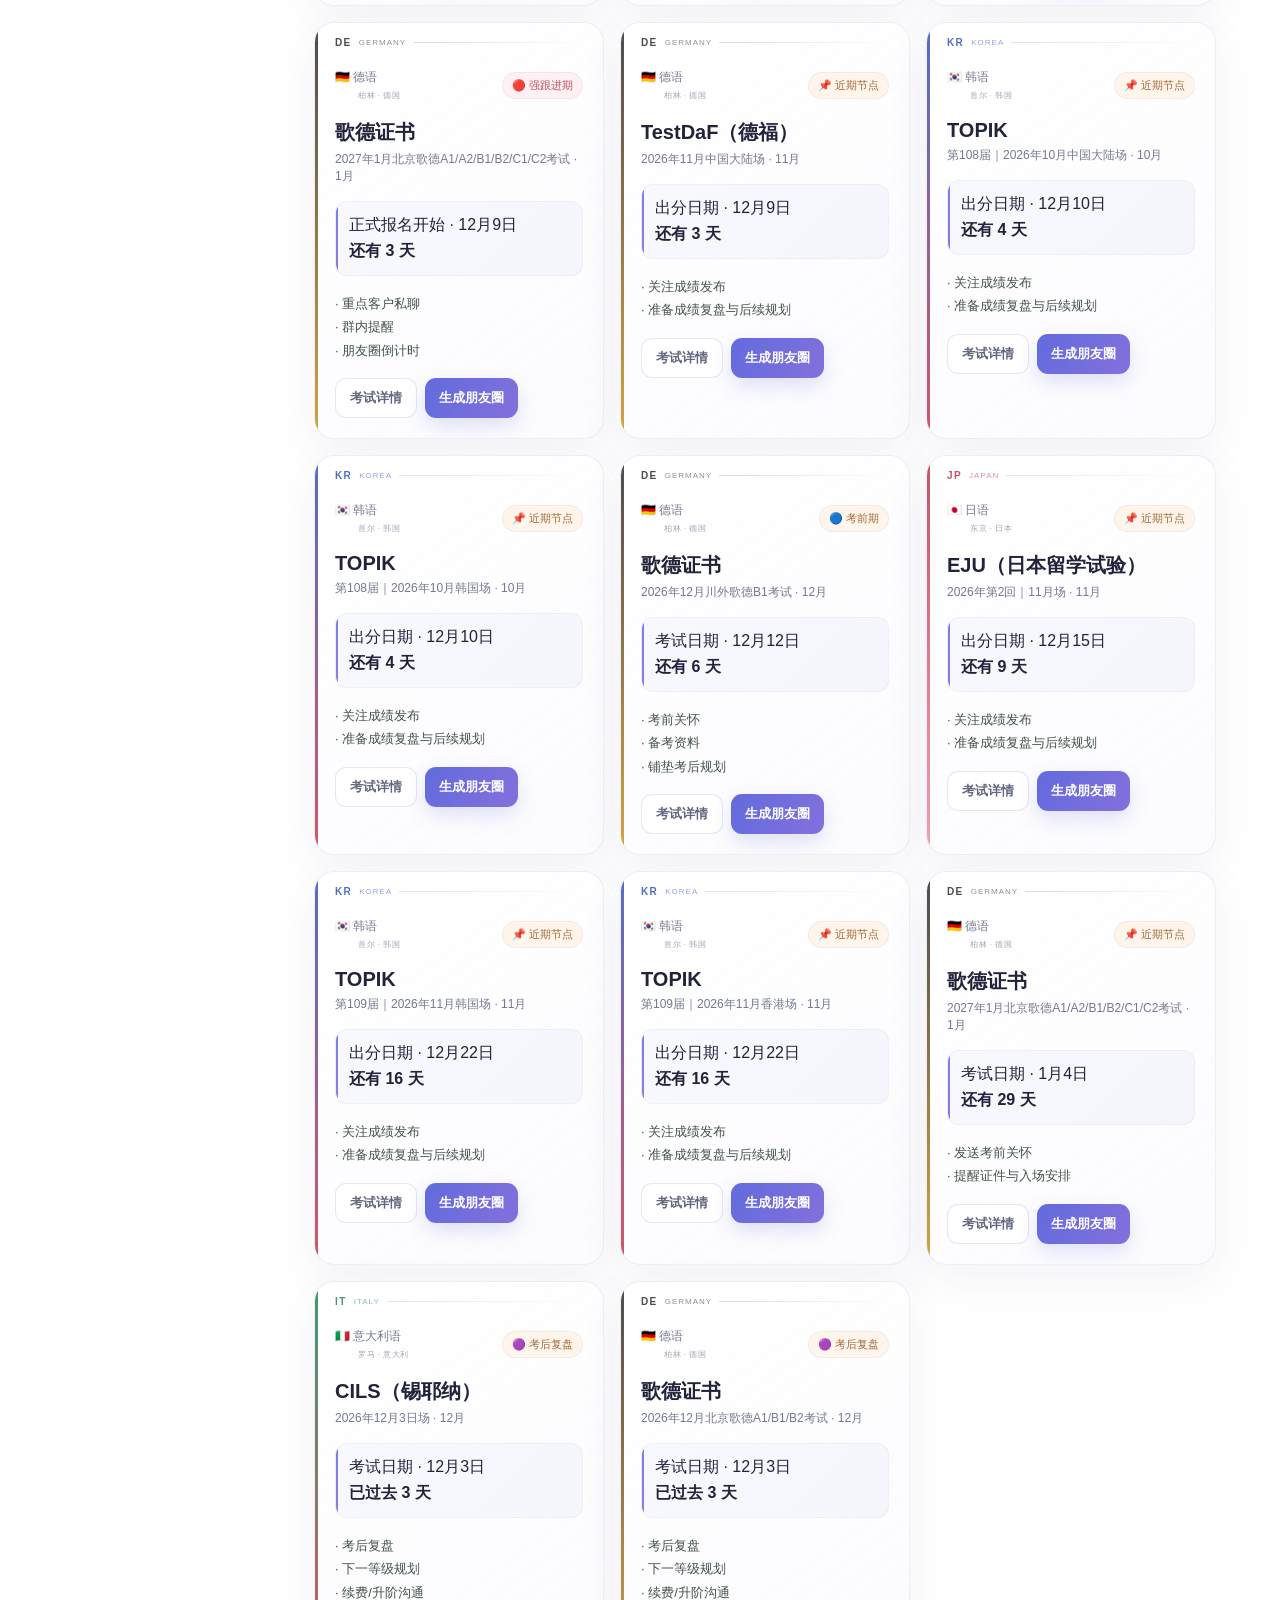
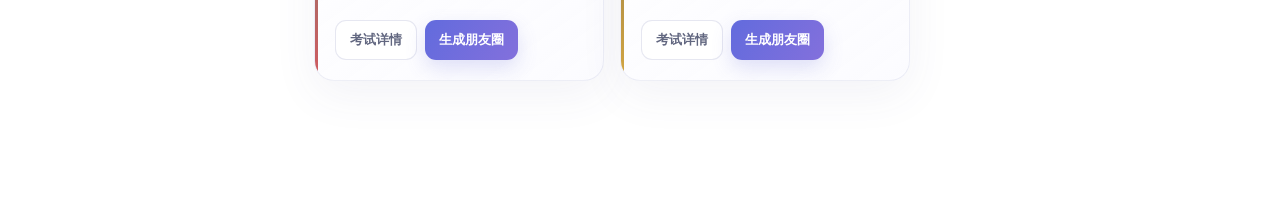
==== commit bfe95370: "新增法意西留学规划轴" ====
--- a/index.html
+++ b/index.html
@@ -20,6 +20,9 @@
   <link rel="stylesheet" href="css/korea-master.css?v=1">
   <link rel="stylesheet" href="css/korea-levels.css?v=4">
   <link rel="stylesheet" href="css/japan-plan.css?v=9">
+  <link rel="stylesheet" href="css/france-plan.css?v=1">
+  <link rel="stylesheet" href="css/italy-plan.css?v=1">
+  <link rel="stylesheet" href="css/spain-plan.css?v=1">
   <link rel="stylesheet" href="css/roadmap-readable.css?v=18">
   <link rel="stylesheet" href="css/custom-timeline.css?v=5">
 </head>
@@ -58,6 +61,9 @@
   <script src="js/koreaPlanCompact.js?v=1"></script>
   <script src="js/koreaPlanFinal.js?v=9"></script>
   <script src="js/japanPlan.js?v=22"></script>
+  <script src="js/francePlan.js?v=1"></script>
+  <script src="js/italyPlan.js?v=1"></script>
+  <script src="js/spainPlan.js?v=1"></script>
   <script src="js/customTimeline.js?v=9"></script>
   <script src="js/analytics.js?v=2"></script>
   <script src="js/app.js?v=52"></script>
--- a/css/france-plan.css
+++ b/css/france-plan.css
@@ -0,0 +1,25 @@
+.fr-layout .matrix-title .section-kicker{color:#2f58b7}
+.fr-layout .matrix-countries button.active{background:#3159b8;border-color:#3159b8;color:#fff}
+.fr-layout .fr-scenarios button.active{border-color:#3159b8;box-shadow:inset 0 0 0 1px #3159b8}
+.fr-layout .fr-scenarios button.active i{background:#3159b8;color:#fff}
+.fr-layout .fr-single-route{grid-template-columns:minmax(0,1fr) auto}
+.fr-layout .fr-strength-note{display:flex;align-items:center;gap:18px;margin:10px 0;padding:10px 16px;border:1px solid #dfe5f6;border-radius:14px;background:linear-gradient(90deg,#f5f7ff,#f5fbfb);color:#59647c;font-size:13px}
+.fr-layout .fr-strength-note>b{color:#25345d;white-space:nowrap}
+.fr-layout .fr-strength-note span{display:flex;gap:5px;align-items:center}
+.fr-layout .fr-strength-note strong{color:#3159b8;white-space:nowrap}
+.fr-layout .kr-era div:nth-child(2){grid-column:2/6;background:#eef1ff;color:#385499}
+.fr-layout .kr-era div:nth-child(3){grid-column:6/calc(var(--krcols) + 2);background:#eaf6f6;color:#197477}
+.fr-layout .matrix-time div.language{background:linear-gradient(135deg,#3159b8,#6f59bd)}
+.fr-layout .matrix-time div.apply{background:linear-gradient(135deg,#269fb2,#176d86)}
+.fr-layout .matrix-time div:nth-child(6){background:linear-gradient(135deg,#ef6c68,#f28a74);box-shadow:0 0 0 4px #ffe2df}
+.fr-layout .matrix-lane.language article{border-top-color:#596ac7}
+.fr-layout .matrix-lane.language article:nth-child(n+6){border-top-color:#259aab}
+.fr-layout .matrix-lane.application article{border-top-color:#2d8f94}
+.fr-layout .matrix-lane article p{background:#f2f5fb}
+.fr-layout .matrix-lane article p.fr-warning{background:#fff0ed;border:1px solid #ffc8be;color:#a64035;font-weight:800}
+.fr-layout .matrix-lane.application article p{background:#edf7f7}
+.fr-layout .fr-course{background:#f3f5ff;border-color:#dbe2ff}
+.fr-layout .fr-course b{color:#283d78}
+.fr-layout .fr-course em,.fr-layout mark{color:#2d63c4;background:#e2ecff}
+.fr-layout .matrix-note b{color:#3159b8}
+@media(max-width:900px){.fr-layout .fr-single-route{grid-template-columns:1fr}.fr-layout .fr-scenarios{grid-template-columns:1fr 1fr}.fr-layout .fr-strength-note{align-items:flex-start;flex-direction:column;gap:5px}}
--- a/css/italy-plan.css
+++ b/css/italy-plan.css
@@ -0,0 +1,18 @@
+.it-layout .matrix-title .section-kicker{color:#58688f}
+.it-layout .matrix-countries button.active{background:#58688f;border-color:#58688f;color:#fff}
+.it-layout .it-scenarios button.active{border-color:#62729a;box-shadow:inset 0 0 0 1px #62729a}
+.it-layout .it-scenarios button.active i{background:#62729a;color:#fff}
+.it-layout .it-single-route{grid-template-columns:minmax(0,1fr) auto}
+.it-layout .it-language-note{display:flex;align-items:center;gap:12px;margin:10px 0;padding:10px 16px;border:1px solid #f0d5d0;border-radius:14px;background:linear-gradient(90deg,#fff3f0,#f7fbf8);font-size:13px;color:#6c5a58}
+.it-layout .it-language-note b{color:#b04438;white-space:nowrap}.it-layout .it-language-note span{font-weight:700}
+.it-layout .kr-era div:nth-child(2){grid-column:2/6;background:#f0f2f8;color:#526184}
+.it-layout .kr-era div:nth-child(3){grid-column:6/calc(var(--krcols) + 2);background:#f7f2ed;color:#8a5b3b}
+.it-layout .matrix-time div.language{background:linear-gradient(135deg,#51648f,#7168a3)}
+.it-layout .matrix-time div.apply{background:linear-gradient(135deg,#62858f,#496b7b)}
+.it-layout .matrix-time div:nth-child(6){background:linear-gradient(135deg,#e76661,#ee8872);box-shadow:0 0 0 4px #ffe2df}
+.it-layout .matrix-lane.language article{border-top-color:#65749a}.it-layout .matrix-lane.language article:nth-child(n+6){border-top-color:#66828d}
+.it-layout .matrix-lane.application article{border-top-color:#667d86}.it-layout .matrix-lane article p{background:#f3f4f8}.it-layout .matrix-lane.application article p{background:#f1f5f6}
+.it-layout .it-course{background:#f2f4f9;border-color:#dde2ee}.it-layout .it-course b{color:#475678}.it-layout .it-course em,.it-layout mark{color:#4e638e;background:#e5eaf4}
+.it-layout .matrix-lane article p.it-warning{background:#fff0ed;border:1px solid #ffc8be;color:#a64035;font-weight:800}
+.it-layout .matrix-note b{color:#58688f}
+@media(max-width:900px){.it-layout .it-single-route{grid-template-columns:1fr}.it-layout .it-language-note{align-items:flex-start;flex-direction:column;gap:4px}}
--- a/css/spain-plan.css
+++ b/css/spain-plan.css
@@ -0,0 +1,9 @@
+.es-layout .matrix-title .section-kicker{color:#a25f48}.es-layout .matrix-countries button.active{background:#9a604f;border-color:#9a604f;color:#fff}
+.es-layout .es-scenarios button.active{border-color:#9a6657;box-shadow:inset 0 0 0 1px #9a6657}.es-layout .es-scenarios button.active i{background:#9a6657;color:#fff}
+.es-layout .es-single-route{grid-template-columns:minmax(0,1fr) auto}
+.es-layout .es-language-note{display:flex;align-items:center;gap:12px;margin:10px 0;padding:10px 16px;border:1px solid #eadfd8;border-radius:14px;background:linear-gradient(90deg,#faf3ef,#f5f5f9);font-size:13px;color:#685b58}.es-layout .es-language-note b{color:#955746;white-space:nowrap}.es-layout .es-language-note span{font-weight:700}
+.es-layout .kr-era div:nth-child(2){grid-column:2/6;background:#f5f1f5;color:#6b5d86}.es-layout .kr-era div:nth-child(3){grid-column:6/calc(var(--krcols) + 2);background:#f8f1ec;color:#8b5d48}
+.es-layout .matrix-time div.language{background:linear-gradient(135deg,#5b6e9d,#7764a0)}.es-layout .matrix-time div.apply{background:linear-gradient(135deg,#aa7662,#7b6677)}.es-layout .matrix-time div:nth-child(6){background:linear-gradient(135deg,#dc6862,#e98a6f);box-shadow:0 0 0 4px #ffe2df}
+.es-layout .matrix-lane.language article{border-top-color:#776c9a}.es-layout .matrix-lane.language article:nth-child(n+6){border-top-color:#a47463}.es-layout .matrix-lane.application article{border-top-color:#987061}.es-layout .matrix-lane article p{background:#f5f3f7}.es-layout .matrix-lane.application article p{background:#f7f2ef}
+.es-layout .es-course{background:#f5f3f8;border-color:#e3dfee}.es-layout .es-course b{color:#584c78}.es-layout .es-course em,.es-layout mark{color:#8a5545;background:#f4e6df}.es-layout .matrix-lane article p.es-warning{background:#fff0ed;border:1px solid #ffc8be;color:#a64035;font-weight:800}.es-layout .matrix-note b{color:#955746}
+@media(max-width:900px){.es-layout .es-single-route{grid-template-columns:1fr}.es-layout .es-language-note{align-items:flex-start;flex-direction:column;gap:4px}}
--- a/css/roadmap-readable.css
+++ b/css/roadmap-readable.css
@@ -133,5 +133,5 @@
 }
 
 /* Keep the Korean SKY English recommendation visible on every entry path. */
-.kr-compact.kr-german-layout:not(.jp-layout) .matrix-note:after{content:'SKY 申请加分项：申请 SKY 大学可同步学习雅思/托福，本科建议雅思 6.0 或托福 80+。';display:block;margin-top:4px;color:#3959a7;font-weight:800}
-.kr-compact.kr-german-layout.kr-master:not(.jp-layout) .matrix-note:after{content:'SKY 申请加分项：申请 SKY 大学可同步学习雅思/托福，硕士建议雅思 6.5 或托福 90+。'}
+.kr-compact.kr-german-layout:not(.jp-layout):not(.fr-layout):not(.it-layout):not(.es-layout) .matrix-note:after{content:'SKY 申请加分项：申请 SKY 大学可同步学习雅思/托福，本科建议雅思 6.0 或托福 80+。';display:block;margin-top:4px;color:#3959a7;font-weight:800}
+.kr-compact.kr-german-layout.kr-master:not(.jp-layout):not(.fr-layout):not(.it-layout):not(.es-layout) .matrix-note:after{content:'SKY 申请加分项：申请 SKY 大学可同步学习雅思/托福，硕士建议雅思 6.5 或托福 90+。'}
